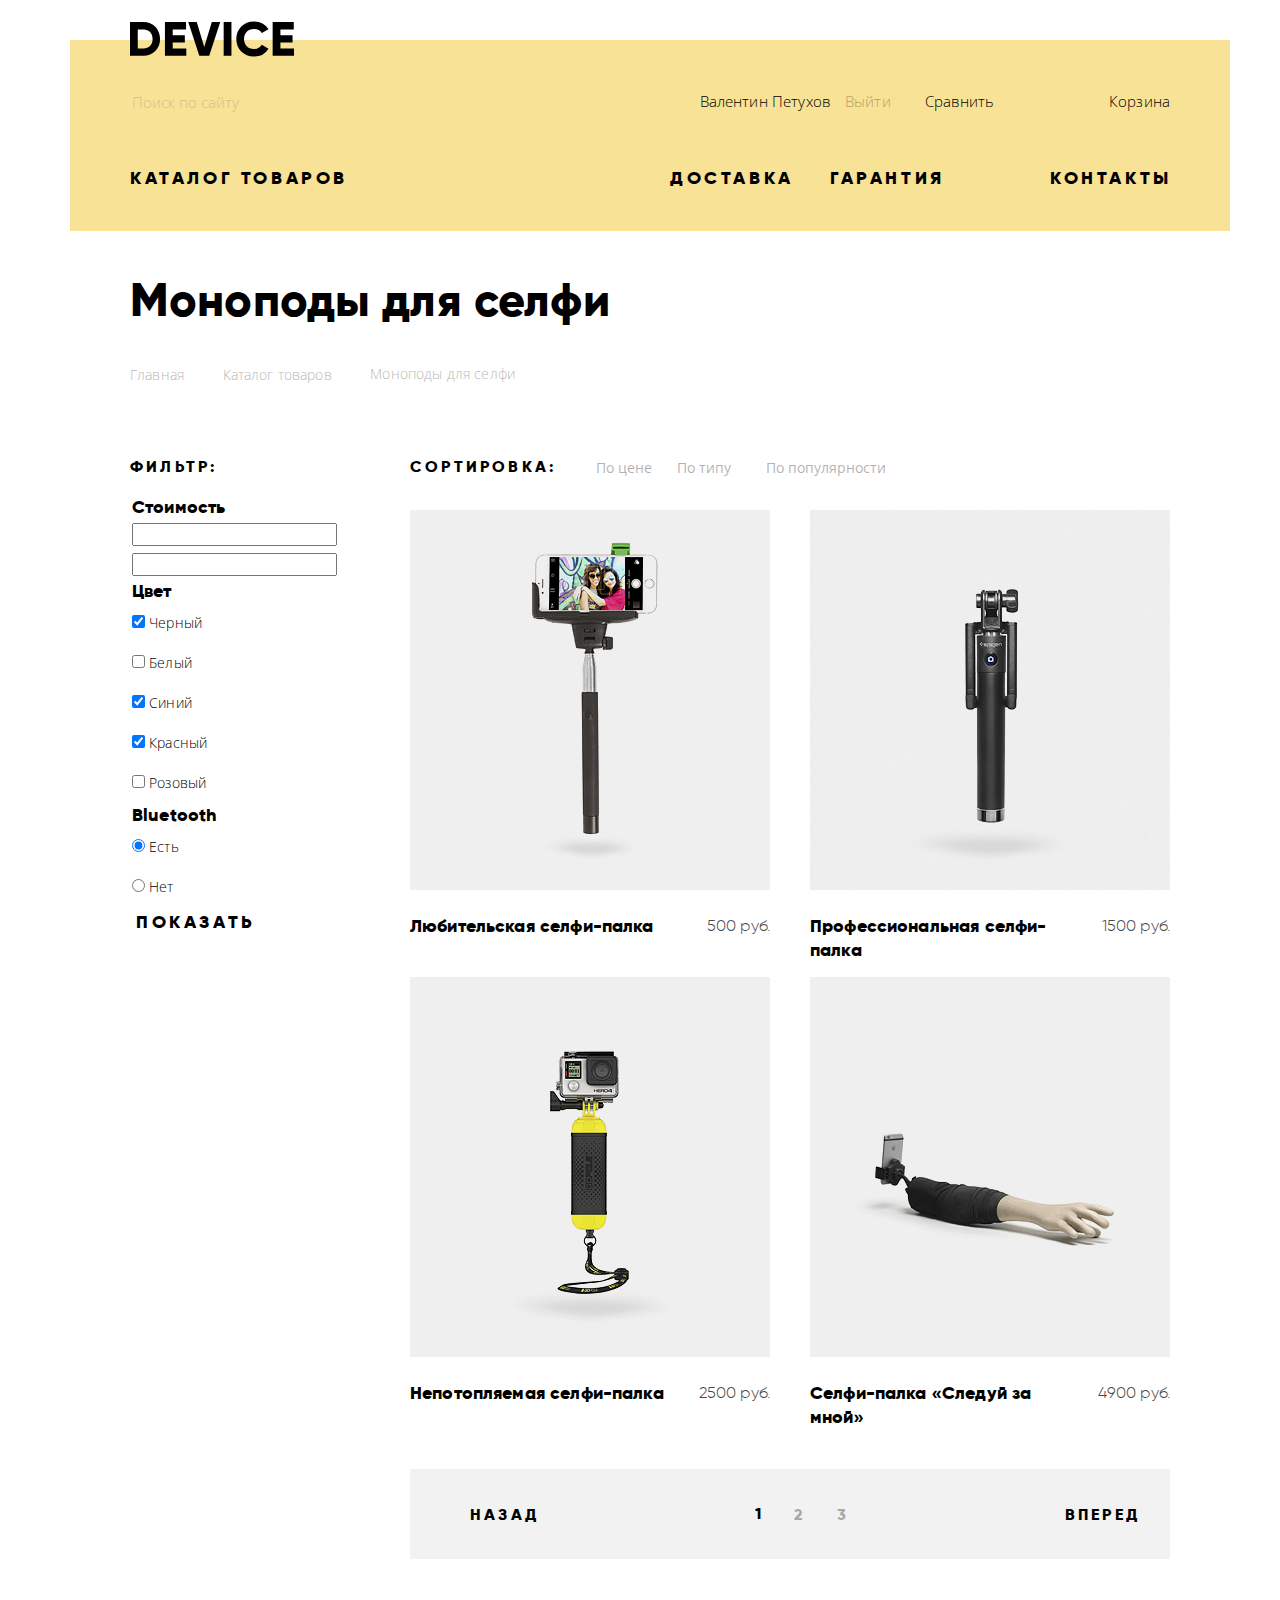
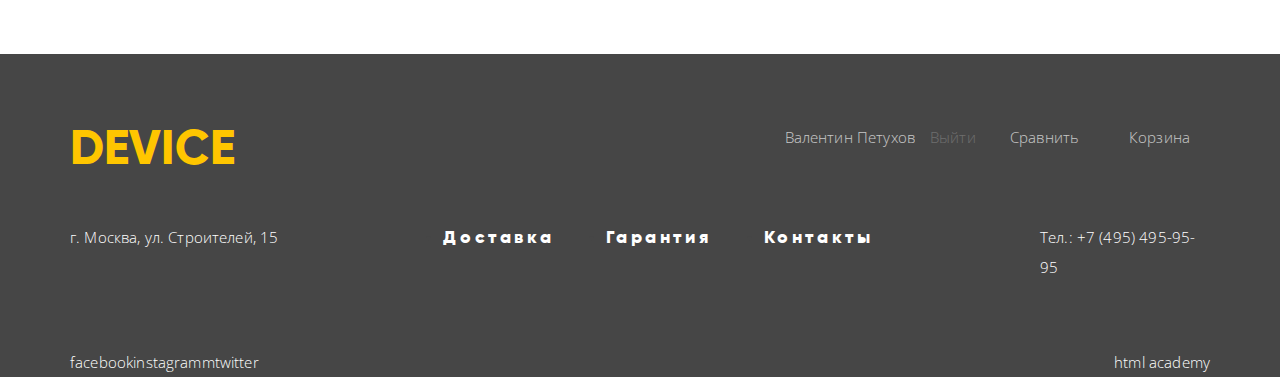
==== catalog.html @ 7621d81c "Сетка на флексах" ====
<!DOCTYPE html>
<html lang="en">
  <head>
    <meta charset="UTF-8">
    <title>Каталог</title>
    <link href="https://fonts.googleapis.com/css?family=Open+Sans:300,400" rel="stylesheet">
    <link rel="stylesheet" href="css/normalize.css">
    <link rel="stylesheet" href="css/style.css">  
  </head>

  <body>
      <div class="container">
        <header class="main-header catalog-header">
      <a href="index.html"><img src="img/logo.svg" width="164" height="36" class="logo-device" alt="Логотип интернет-магазина «Device»"></a>
      <ul class="user-navigation">
        <li class="search-form">
          <form method="GET" action="/echo">
            <input type="search" id="search" placeholder="Поиск по сайту">
            <label class="visually-hidden" for="search"></label>
            <button type="submit">Найти</button>
          </form>
        </li>
        <li class="header-username"><a href="#.html">Валентин Петухов</a></li>
        <li class="catalog-logout-link"><a href="#.html">Выйти</a></li>
        <li class="catalog-comparison-goods"><a href="#.html">Сравнить</a></li>
        <li class="cart"><a href="#.html" >Корзина</a></li>
      </ul>
      <nav class="main-navigation">
          <ul class="site-navigation">
            <li class="site-navigation-item navigation-item-catalog"><a href="catalog.html">Каталог товаров</a>
              <ul class="catalog">
                <li><a href="catalog.html">Виртуальная реальность</a></li>
                <li><a href="catalog.html">Фитнес-браслеты</a></li>
                <li><a href="catalog.html">Квадракоптеры</a></li>
                <li><a href="catalog.html">Моноподы для селфи</a></li>
                <li><a href="catalog.html">Умные часы</a></li>
                <li><a href="catalog.html">Экшн-камеры</a></li>
              </ul>
            </li>
            <li class="site-navigation-item navigation-item-delivery"><a href="#.html">Доставка</a></li>
            <li class="site-navigation-item navigation-item-warranty"><a href="#.html">Гарантия</a></li>
            <li class="site-navigation-item navigation-item-contacts"><a href="#.html">Контакты</a></li>
          </ul>
          </nav>  
    </header>
    </div>
  
    <main class="container">
      <h1>Моноподы для селфи</h1>

      <ul class="breadcrumbs">
        <li class="breadcrumbs-item"><a href="index.html">Главная</a></li>
        <li class="breadcrumbs-item"><a href="catalog.html">Каталог товаров</a></li>
        <li class="breadcrumbs-item-current">Моноподы для селфи</li>
      </ul>

      <div class="catalog-columns">
      <section class="filters">
        <h2 class="visually-hidden">Фильтр товаров</h2>
        <h3>Фильтр:</h3>
        <form method="GET" action="/echo" class="filter-form">
          <fieldset class="filter-fieldset">
            <legend>Стоимость</legend>
          <!--рендж-->
            <input type="number" id="min-price">
            <input type="number" id="max-price">
          </fieldset>

          <fieldset class="filter-fieldset">
            <legend>Цвет</legend>
            <ul class="color-list">
              <li class="color-option">
                <input type="checkbox" name="black" id="black-color" checked>
                <label for="black-color">Черный</label>
              </li>
              <li class="color-option">
                <input type="checkbox" name="white" id="white-color">
                <label for="white-color">Белый</label>
              </li>
              <li class="color-option">
                <input type="checkbox" name="blue" id="blue-color" checked>
                <label for="blue-color">Синий</label>
              </li>
              <li class="color-option">
                <input type="checkbox" name="red" id="red-color" checked>
                <label for="red-color">Красный</label>
              </li>
              <li class="color-option">
                <input type="checkbox" name="pink" id="pink-color">
                <label for="pink-color">Розовый</label>
              </li>
            </ul>
          </fieldset>

          <fieldset class="filter-fieldset">
            <legend>Bluetooth</legend>
            <ul class="blutooth-option-list">
              <li class="blutooth-option-item">
                <input type="radio" id="bluetooth-yes" name="toggle-bluetooth-option" checked>
                <label for="bluetooth-yes">Есть</label>
              </li>
              <li class="blutooth-option-item">
                <input type="radio" id="bluetooth-no" name="toggle-bluetooth-option">
                <label for="bluetooth-no">Нет</label>
              </li>
            </ul>
          </fieldset>
          <button type="submit" class="button">Показать</button>
        </form>
      </section>

      <div class="sorting-column">
      <section class="sorting">
        <h2 class="visually-hidden">Сортировка товаров</h2>

        <h3>Сортировка:</h3>
        <ul class="sorting-list">
          <li class="sorting-item sorting-item-price"><a href="#.html">По цене</a></li>
          <li class="sorting-item sorting-item-type"><a href="#.html">По типу</a></li>
          <li class="sorting-item sorting-item-popular"><a href="#.html">По популярности</a></li>
        </ul>
        <ul class="sorting-arrows">
          <li><a href="#.html"></a></li>
          <li><a href="#.html"></a></li>
        </ul>
      </section>

      <section class="selfie-sticks">
        <h2 class="visually-hidden">Список моноподов для селфи</h2>
     
        <ul class="selfie-sticks-list">
          <li class="selfie-sticks-item">
              <p class="selfie-sticks-image">
                <img src="img/amateur-stick.png" width="360" height="380" alt="Любительская селфи-палка">
              </p>
              <div class="selfie-stick-info-line">
                <h3>Любительская селфи-палка</h3>
                <p class="selfie-sticks-price">500 руб.</p>
              </div>
              <a href="#.html" class="button add-to-cart"><b>В корзину</b></a>
              <a href="#.html" class="add-to-comparsion">Добавить к сравнению</a>
          </li>
          <li class="selfie-sticks-item">
              <p class="selfie-sticks-image">
                <img src="img/professional-stick.png" width="360" height="380" alt="Профессиональная селфи-палка">
              </p>
              <div class="selfie-stick-info-line">
                <h3>Профессиональная селфи-палка</h3>
                <p class="selfie-sticks-price">1500 руб.</p>
               </div>
              <a href="#.html" class="button add-to-cart"><b>В корзину</b></a>
              <a href="#.html" class="add-to-comparsion">Добавить к сравнению</a>
          </li>
          <li class="selfie-sticks-item">
              <p class="selfie-sticks-image">
                <img src="img/unsinkable-stick.png" width="360" height="380" alt="Непотопляемая селфи-палка">
              </p>
              <div class="selfie-stick-info-line">
                <h3>Непотопляемая селфи-палка</h3>
                <p class="selfie-sticks-price">2500 руб.</p>
              </div>
              <a href="#.html" class="button add-to-cart"><b>В корзину</b></a>
              <a href="#.html" class="add-to-comparsion">Добавить к сравнению</a>
          </li>
          <li class="selfie-sticks-item">
              <p class="selfie-sticks-image">
                <img src="img/follow-me-stick.png" width="360" height="380" alt="Селфи-палка «Следуй за мной»">
              </p>
              <div class="selfie-stick-info-line">
                <h3>Селфи-палка «Следуй за мной»</h3>
                <p class="selfie-sticks-price">4900 руб.</p>
              </div>
              <a href="#.html" class="button add-to-cart"><b>В корзину</b></a>
              <a href="#.html" class="add-to-comparsion">Добавить к сравнению</a>
          </li>
        </ul>
      </section>

      <ul class="pagination-list">
        <li class="pagination-item pagination-item-previous"><a href="#.html">Назад</a></li>
        <li class="pagination-item pagination-item-current">1</li>
        <li class="pagination-item"><a href="#.html">2</a></li>
        <li class="pagination-item"><a href="#.html">3</a></li>
        <li class="pagination-item pagination-item-next"><a href="#.html">Вперед</a></li>
      </ul>
    </div>
      </div>
    </main>

    <footer class="main-footer">
      <div class="container">
      <div class="footer-top">
        <p class="logo-footer">Device</p>
        <ul class="footer-user-navigation">
          <li class="footer-username"><a href="#.html">Валентин Петухов</a></li>
          <li class="catalog-logout-link"><a href="#.html">Выйти</a></li>
          <li class="catalog-comparison-goods"><a href="#.html">Сравнить</a></li>
          <li class="cart"><a href="#.html">Корзина</a></li>
          </ul>
        </div>

      <div class="footer-middle">
        <p>г. Москва, ул. Строителей, 15</p>
        <ul class="footer-services">
          <li><a href="#.html">Доставка</a></li>
          <li><a href="#.html">Гарантия</a></li>
          <li><a href="#.html">Контакты</a></li>
        </ul>
        <p class="footer-phone">Тел.: +7 (495) 495-95-95</p>
      </div>

      <div class="footer-bottom">
        <ul class="footer-social">
          <li><a href="#.html" class="social-facebook" aria-label="Подписывайтесь на наш Facebook">facebook</a></li>
          <li><a href="#.html" class="social-instagram" aria-label="Подписывайтесь на наш Instagram">instagramm</a></li>
          <li><a href="#.html" class="social-twitter" aria-label="Подписывайтесь на наш Twitter">twitter</a></li>
        </ul>
        <p class="copyright">
          <a href="https://htmlacademy.ru/intensive/htmlcss" class="html-icon" aria-label="HTML Academy">html academy</a>
        </p>
      </div>
    </div>
    </footer>
    
</body>
</html>
---- css/style.css ----
@font-face {
  font-family: 'Gilroy';
  src: url('../fonts/gilroylight.woff2') format('woff2'),
       url('../fonts/gilroylight.woff') format('woff');
  font-weight: 300;
  font-style: normal;
}

@font-face {
  font-family: 'Gilroy';
  src: url('../fonts/gilroyextrabold.woff2') format('woff2'),
       url('../fonts/gilroyextrabold.woff') format('woff');
  font-weight: 800;
  font-style: normal;
}

body {
  margin: 0;
  padding: 0;
  
  font-family: "Open Sans", Arial, sans-serif;
  font-size: 15px;
  line-height: 30px;
  font-weight: 300;
  letter-spacing: 0.01em;
  color: #464646;
  background-color: #fff;
}

a {
  text-decoration: none;
}

.visually-hidden {
  position: absolute;
  clip: rect(0 0 0 0);
  width: 1px;
  height: 1px;
  margin: -1px;
}

.main-header {
  background-color: #f7e296;
}

.user-navigation {
  list-style: none;
}
       
.search-form input[type="search"] {
  font: inherit;
  background-color: #f7e296;
  opacity: 0.3;

  border: none;
}

.search-form input[type="search"]:hover {
  opacity: 0.6;
}

.search-form input[type="search"]:focus {
  opacity: 1;
}

.search-form button {
  color: #000;
  background-color: #f7e296;

  border: none;
}

.search-form button:hover,
.search-form button:focus {
  color: #fff;
  background-color: #000;
}

.search-form button:active {
  color: rgba(255, 255, 255, 0.3);
  background-color: #000;
}

.user-navigation a {
  color: #000;
}

.user-navigation a:hover,
.user-navigation a:focus {
  opacity: 0.6;
}

.user-navigation a:active{
  opacity: 0.3;
}

.site-navigation {
  list-style: none;
}

.site-navigation-item > a {
  font-family: "Gilroy", Arial, sans-serif;
  font-size: 18px;
  line-height: 24px;
  font-weight: 800;
  text-transform: uppercase;
  letter-spacing: 0.2em;
  color: #000;
}

.site-navigation-item > a:hover,
.site-navigation-item > a:focus {
  opacity: 0.6;
}

.site-navigation-item > a:active {
  opacity: 0.3;
}

.catalog  {
  list-style: none;
}

.catalog a {
  line-height: 36px;
  color: #000;
}

.catalog a:hover,
.catalog a:focus {
  opacity: 0.6;
}

.catalog a:active {
  opacity: 0.3;
}

.main-slider-controls {
  list-style: none;
}

.goods-list {
  list-style: none;
}

.slogan b {
  font-family: "Gilroy", Arial, sans-serif;
  font-size: 47px;
  line-height: 56px;
  font-weight: 800;
  color: #000;
}

.table th {
  font: inherit;
  font-size: 13px;
  line-height: 20px;
}

.table td {
  font-family: "Gilroy", Arial, sans-serif;
  font-size: 36px;
  line-height: 48px;
  font-weight: 300;
  color: #000;
}

.button {
  font-family: "Gilroy", Arial, sans-serif;
  font-size: 18px;
  line-height: 24px;
  letter-spacing: 0.2em;
  font-weight: 800;
  text-transform: uppercase;
  color: #000;
}

.button:hover {
  background-color: #f7e296;;
}

.button:active {
  color: rgba(0, 0, 0, 0.3);
}

.category-list {
  list-style: none;
}

.category-item h3 {
  font-family: "Gilroy", Arial, sans-serif;
  font-size: 18px;
  line-height: 24px;
  font-weight: 800;
  color: #000;
}

.category-item h3:active {
  opacity: 0.3;
}

.services-slider-controls {
  list-style: none;
}

.services-description {
  list-style: none;
}

.button-service:active {
  background-color: #000;
  color: #f7e184;
}

.services-description h3 {
  font-family: "Gilroy", Arial, sans-serif;
  font-size: 47px;
  line-height: 48px;
  font-weight: 800;
  color: #000;
}

.store-info h3 {
  font-family: "Gilroy", Arial, sans-serif;
  font-size: 47px;
  line-height: 48px;
  font-weight: 800;
  color: #000;
}

.transport-company-item {
  font-family: "Gilroy", Arial, sans-serif;
  font-size: 16px;
  line-height: 40px;
  font-weight: 800;
  color: #000;
}

.main-footer {
  background-color: #464646;
}

.logo-footer {
  font-family: "Gilroy", Arial, sans-serif;
  font-size: 48px;
  line-height: 120%;
  font-weight: 800;
  text-transform: uppercase;
  color: #ffc600;
}

.logo-footer:hover,
.logo-footer:focus {
  opacity: 0.6;
}

.logo-footer:active{
  opacity: 0.3;
}

.footer-user-navigation {
  list-style: none;
}

.footer-user-navigation a {
  line-height: 36px;
  color:#fff;
  opacity: 0.7;
}

.footer-user-navigation a:hover,
.footer-user-navigation a:focus {
  opacity: 1;
}

.footer-user-navigation a:active {
  opacity: 0.3;
}

.footer-middle p {
  color: #fff;
}

.footer-services a {
  font-family: "Gilroy", Arial, sans-serif;
  font-size: 18px;
  line-height: 24px;
  letter-spacing: 0.2em;
  font-weight: 800;
  color: #fff;
}

.footer-services a:hover,
.footer-services a:focus {
  opacity: 0.6;
}

.footer-services a:active {
  opacity: 0.3;
}

.footer-social {
  list-style: none;
}

.write-us-list {
  list-style: none;
}

.write-us-item label {
  font-family: "Gilroy", Arial, sans-serif;
  font-size: 18px;
  line-height: 24px;
  font-weight: 800;
  color: #000;
}

.write-us-item input,
.write-us-item textarea {
  font-family: "Open Sans", Arial, sans-serif;
  font-size: 14px;
  line-height: 28px;
  font-weight: 400;
  color: #464646;
  background-color: #f2f2f2;
  
  border: none;
}

.write-us button {
  background-color: #fff;
  border: none;
}

.logo-device:hover,
.logo-device:hover {
  opacity: 0.6;
}

.logo-device:active{
  opacity: 0.3;
}

.logout-link {
  opacity: 0.3; 
}

.container h1 {
  font-family: "Gilroy", Arial, sans-serif;
  font-size: 47px;
  line-height: 48px;
  font-weight: 800;
  color: #000;
}

.breadcrumbs {
  list-style: none;
}

.breadcrumbs-item a,
.breadcrumbs-item-current {
  font-size: 14px;
  line-height: 24px;
  opacity: 0.3;
  color: #000;
}

.breadcrumbs a:hover,
.breadcrumbs a:focus {
  opacity: 1;
}

 .breadcrumbs a:active {
  opacity: 0.1;
}

.filters h3 {
  font-family: "Gilroy", Arial, sans-serif;
  font-size: 16px;
  line-height: 24px;
  font-weight: 800;
  letter-spacing: 0.2em;
  text-transform: uppercase;
  color: #000;
}  

.filters fieldset {
  border: none;
}

.filter-fieldset legend  {
  font-family: "Gilroy", Arial, sans-serif;
  font-size: 18px;
  line-height: 24px;
  font-weight: 800;
  color: #000;
}

.filter-fieldset ul {
  list-style: none;
}

.color-option label {
  font-size: 14px;
  line-height: 40px;
  color: #000;
}

.blutooth-option-item label {
  font-size: 14px;
  line-height: 40px;
  color: #000;
}

.filters button {
  background-color: #fff;
  border: none;
}

.sorting h3 {
  font-family: "Gilroy", Arial, sans-serif;
  font-size: 16px;
  line-height: 24px;
  font-weight: 800;
  letter-spacing: 0.2em;
  text-transform: uppercase;
  color: #000;
}

.sorting-list {
  list-style: none;
}

.sorting-arrows {
  list-style: none;
}

.sorting-item a{
  font-family: "Open Sans", Arial, sans-serif;
  font-size: 14px;
  line-height: 18px;
  font-weight: 400;
  letter-spacing: 0;
  color: #000;
  opacity: 0.3;
}

.sorting-item a:hover,
.sorting-item a:focus {
  opacity: 0.6;

}
 .sorting-item a:active {
  opacity: 1;
}

.selfie-sticks-list {
  list-style: none;
}

.selfie-sticks-item h3 {
  font-family: "Gilroy", Arial, sans-serif;
  font-size: 18px;
  line-height: 24px;
  font-weight: 800;
  color: #000;
}

.selfie-sticks-price {
  font-family: "Gilroy", Arial, sans-serif;
  font-size: 16px;
  line-height: 24px;
  font-weight: 300; 
}

.add-to-comparsion {
  font-size: 13px;
  line-height: 20px;
  font-weight: 300;
  color: #000;
  opacity: 0.5;
}

.add-to-comparsion:hover,
.add-to-comparsion:focus {
  opacity:1;

}
.add-to-comparsion:active {
  opacity: 0.2;
}

.pagination-list {
  list-style: none;
  background-color: #f2f2f2;
}

.pagination-item a,
.pagination-item-current {
  font-family: "Gilroy", Arial, sans-serif;
  font-size: 16px;
  line-height: 24px;
  font-weight: 800;
  letter-spacing: 0.2em;
  color: #000;
  opacity: 0.3;

}
.pagination-item a:hover,
.pagination-item a:focus {
  opacity: 0.6;

}
 .pagination-item a:active {
  opacity: 1;
}

 .pagination-item-current,
 .pagination-item-previous a,
 .pagination-item-next a {
  opacity: 1;
} 

.pagination-item-previous a:hover,
.pagination-item-previous a:focus,
.pagination-item-next a:hover,
.pagination-item-next a:focus {
  background-color: #d9d9d9;
}

.pagination-item-previous a:active,
.pagination-item-next a:active {
  color: rgba(0, 0, 0, 0.3);
}

/* -------------Сетки----------------- */

html, body {
  min-width: 1200px;
 
}

.container {
  width: 1140px;
  margin: 0 auto;
  padding: 0 20px; 
}

.main-header {
  position: relative;

  width: 1040px;
  min-height: 300px;
  margin: 40px auto 0;
  padding: 0 60px;

  border-top: 1px solid transparent;
}

.logo-device {
  position: absolute;

  top: -20px;
  width: 164px;
  height: 36px;
}

.user-navigation {
  display: flex;

  width: 1040px;
  margin: 45px 0 0;
  padding: 0;
}

.search-form {
  width: 440px;
}

.search-form button {
  display: none;
}

.login-link {
  width: 260px;
  margin-left: 100px;
}

.comparison-goods {
  width:100px;
  margin-left: 25px;
}

.cart {
  width: 100px;
  margin-left: auto;

  text-align: right;
}

.site-navigation {
  display: flex;

  width: 1040px;
  margin: 45px 0 0;
  padding: 0;
}

.navigation-item-catalog {
  width: 300px;
}

.navigation-item-delivery {
  width: 160px;
  margin-left: 240px;
}

.navigation-item-warranty {
  width: 140px;
}

.navigation-item-contacts {
  width: 120px;
  margin-left: auto;
}

.catalog {
  display: none;
  margin: 0;
  padding: 0;
}

.goods-list {
  margin: 0;
  padding: 0;
}

.main-slider {
  position: relative;
  display: flex; 
  width: 1080px;
  margin: 0 auto;
}

.main-slider-controls button{
  display: none;
}

.image-block {
  position: relative;
  top:-105px;
  width: 530px;
  
  text-align: center;
}

.description-column {
  position: relative;
  top:-75px;
  width: 495px;
  margin-left: 40px;
}

.description-column p {
  margin-top: 30px;
  padding: 0;
}

.description-column .button {
  display: inline-block;
  margin-top: 50px;
  padding: 0;
}

.table {
  font-family: "Open Sans", Arial, sans-serif;
  font-size: 13px;
  line-height: 20px;
  font-weight: 300;
  letter-spacing: 0.01em;
  color: #464646;
  margin-top: 65px;
} 

.table-width {
  width: 180px;
}

.table-cell {
  padding-top: 15px;
}

.bracelet-slider {
  display: none;
}

.quadrupter-slider {
  display: none;
}

.category-list {
  display:flex;
  justify-content: space-between;
  width: 100%;
  margin: 115px 0 0;
  padding: 0;
}

.category-item {
  width: 160px;
}

.services {
  width: 100%;
  margin-top: 190px;

  background-color: #e5e5e5;
}

.services-container {
  display: flex;
 
  width: 1160px;
  min-height: 290px;
  margin: 0 auto;
}

.services-slider-controls {
  position: relative;
  top: -55px;
  width: 300px;
  margin: 0;
  padding: 0;
}

.services-description {
  width: 500px;
  margin: 0;
  margin-left: 100px;
  padding: 0;
}

.button-service {
  display: inline-block;

  width: 160px;
  text-align: center;
  margin-top: 45px;
}

.services-description h3 {
  position: relative;
  top: -25px;
  margin: 0;
  padding: 0;
}

.warranty-description {
  display:none
}

.credit-description {
  display:none
}

.brand-list {
  display: flex;
  justify-content: space-between;

  width: 100%;
  margin: 100px 0 0;
  padding: 0;

  list-style: none;
}

.store-info {
  display: flex;
  justify-content: space-between;

  margin-top: 100px;
}

.about-us {
  width: 530px;
}

.about-us p {
  margin: 0;
  padding: 0;
}

.about-us p:first-of-type {
  margin-top: 55px;
}

.about-us p:nth-of-type(2) {
  margin-top: 35px;
}

.contacts {
  width: 560px;
}

.contacts p {
  margin: 0;
  padding: 0;
}

.contacts p:first-of-type {
  margin-top: 55px;
}

.contacts img {
  margin-top: 45px;
}

.transport-company-list {
  margin: 70px 0 0;
  padding: 0;
  padding-left: 15px;
}

.store-info-button {
  display: block;

  width: 260px;
  margin-top: 80px;
  
  text-align: center;
}

.main-footer {
  margin-top: 95px;
  padding-top: 65px;
}

.footer-top {
  display: flex;
 
  vertical-align: middle;
}

.logo-footer {
  width: 200px;
  margin: 0;
  padding: 0;
}

.footer-user-navigation {
  display: flex;
  margin: 0;
  padding: 0;
}

.footer-user-navigation .login-link {
  width: 240px;
  margin-left: 460px;
}

.footer-user-navigation .comparison-goods {
  width: 100px;
  margin-left: 70px;
}

.footer-user-navigation .cart {
  width: 80px;
  margin-left: auto;
}

.footer-middle {
  display: flex;
  margin-top: 45px;
}

.footer-middle p {
  margin: 0;
  padding: 0;
}

.footer-services {
  display: flex;
  justify-content: space-between;

  width: 430px;
  margin: 0;
  margin-left: 165px;
  padding: 0;
}

.footer-middle .footer-phone {
  width: 170px;
  margin-left: auto;
}

.footer-bottom {
  display: flex;
  margin: 65px 0 0;
  padding: 0;
}

.footer-bottom a { /* временно*/
  color: white; 
}

.footer-bottom p {
  margin: 0;
  padding: 0;
}

.footer-social {
  display: flex;
  margin: 0;
  padding: 0;
}

.footer-bottom .copyright {
  margin-left: auto;
}

/* форма */

.write-us {
  width: 960px;
  min-height: 555px;
  margin: 0 auto;
  box-shadow: -10px 20px 20px 0 rgba(0, 0, 0, 0.2);
  border-top: 1px solid transparent;
}

.form-container {
  display: flex;
  width: 760px;
  margin: 100px auto 0;
}

.write-us-list {
  display: flex;
  justify-content: space-between;
  flex-wrap: wrap;
  margin: 0;
  padding: 0;
}

.write-us-item p {
  margin: 0;
  padding: 0;
}

.write-us-item input[type="text"] {
  width: 340px;
  height: 50px;
  padding-left: 20px;
  margin-bottom: 35px;

  font-family: "Open Sans", Arial, sans-serif;
  font-size: 14px;
  line-height: 18px;
  font-weight: 400;
  vertical-align: middle;
}

.write-us-item textarea {
  width: 740px;
  min-height: 160px;
  padding-top: 15px;
  padding-left: 20px;

  resize: none;
}

.write-us-item input,
.write-us-item text-area {
  display: block;
}

.text-area-item {
  margin-top: 10px;

}
.write-us button {
  display: block;

  width: 140px;
  margin-left: 100px;
  margin-top: 30px;
}

.modal {
  display: none;
}

/* Каталог */


.catalog-header {
  min-height: 190px;
}

.header-username {
  width: 260px;
  text-align: right;
}

.logout-link {
  width: 80px;
  margin-left: 20px;
}

.container h1 {
  padding-left: 60px;
  margin-top: 45px;
}

.breadcrumbs {
  display: flex;
  justify-content: space-between;
  align-items: center;
  width: 385px;
  margin: 0;
  margin-top: 35px;
  margin-bottom: 50px;
  padding: 0;
  padding-left: 60px;
}

.filter-form {
  width: 280px;
}

.color-list {
  margin: 0;
  padding: 0;
}

.blutooth-option-list {
  margin: 0;
  padding: 0;
}

.filters {
  padding-left: 60px;
}

.filter-fieldset {
  padding: 0;
}

.blutooth-option-list {
  margin: 0;
  padding: 0;
}

.sorting-list {
  margin: 0;
  
  padding: 0;
}

.catalog-columns {
  display: flex;
}

.sorting{
  display: flex;
  align-items: center;
}

.sorting-list {
  display: flex;
}

.selfie-sticks-list{
  display: flex;
  justify-content: space-between;
  flex-wrap: wrap;

  width: 760px;
  margin: 0;
  padding: 0;
}

.selfie-sticks-price {
  margin: 0;
  margin-left: auto;
  padding: 0;
}

.selfie-stick-info-line {
  display: flex;
  align-items: flex-start;
}

.selfie-sticks-image {
  width: 360px;
}

.selfie-stick-info-line h3 {
  width: 260px;
  margin: 0;
  padding: 0;
}

.add-to-comparsion {
  display: none;
}

.add-to-cart {
  display: none;
}

.sorting-item-price {
  margin-left: 40px;
}

.sorting-item-type {
  margin-left: 25px;
}

.sorting-item-popular {
  margin-left: 35px;
}

.pagination-list {
  display: flex;
  align-items: center;
  

  width: 700px;
  margin: 0;
  margin-top: 40px;
  padding: 30px;

  text-transform: uppercase;
}

.pagination-item {
  margin-left: 30px;
}

.pagination-item-previous {
  margin-right: auto;
}

.pagination-item-next {
  margin-left: auto;
}

.pagination-item-current {
  margin-left: 0;
}

.footer-username {
  width: 245px;
  margin-left: 400px;

  text-align: right;
}

.catalog-logout-link {
  width: 45px;
  margin-left: 15px;
  opacity: 0.3; 
}

.catalog-comparison-goods {
  width: 100px;
  margin-left: 35px;
}
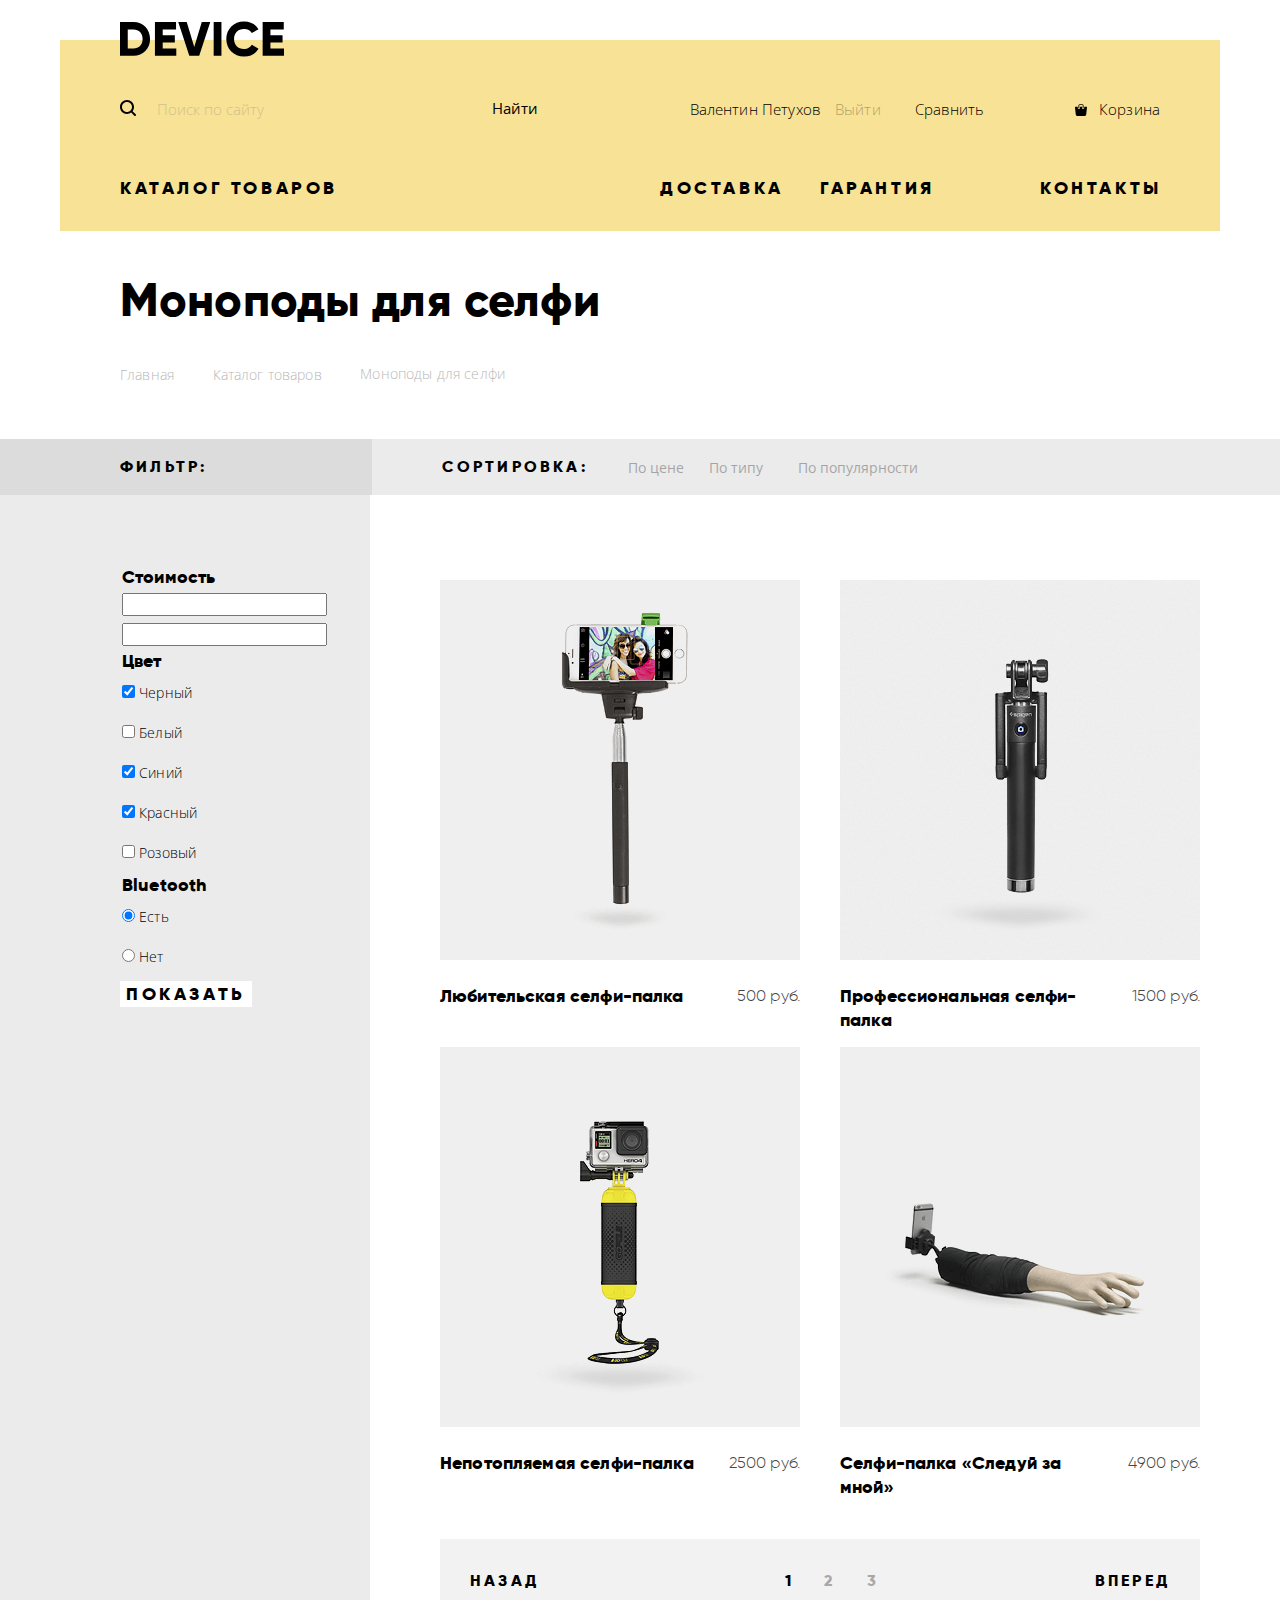
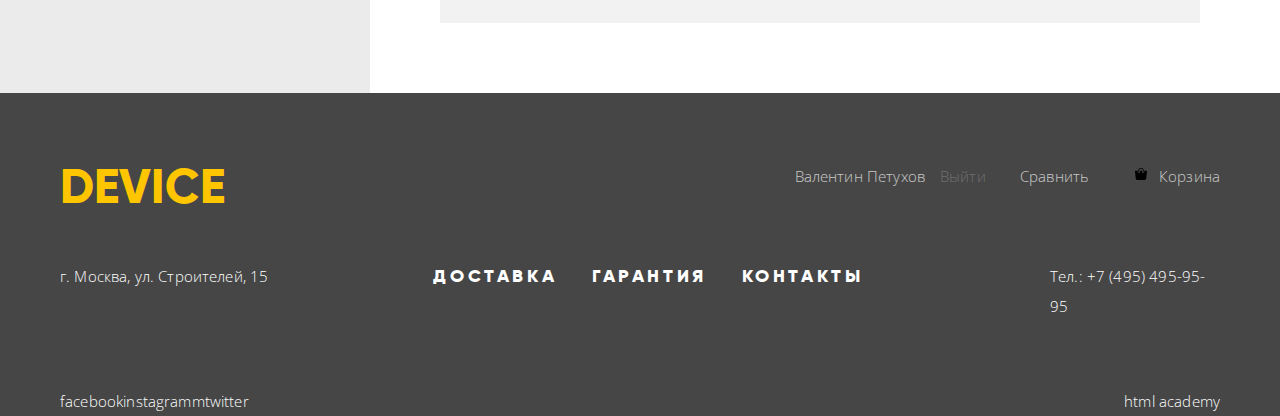
==== commit 5a3ac7ff: "Правка сетки на флексах" ====
--- a/catalog.html
+++ b/catalog.html
@@ -45,7 +45,9 @@
     </header>
     </div>
   
-    <main class="container">
+    <main>
+
+    <div class="container">
       <h1>Моноподы для селфи</h1>
 
       <ul class="breadcrumbs">
@@ -53,138 +55,156 @@
         <li class="breadcrumbs-item"><a href="catalog.html">Каталог товаров</a></li>
         <li class="breadcrumbs-item-current">Моноподы для селфи</li>
       </ul>
-
-      <div class="catalog-columns">
+    </div>
+      
       <section class="filters">
         <h2 class="visually-hidden">Фильтр товаров</h2>
-        <h3>Фильтр:</h3>
-        <form method="GET" action="/echo" class="filter-form">
-          <fieldset class="filter-fieldset">
-            <legend>Стоимость</legend>
-          <!--рендж-->
-            <input type="number" id="min-price">
-            <input type="number" id="max-price">
-          </fieldset>
-
-          <fieldset class="filter-fieldset">
-            <legend>Цвет</legend>
-            <ul class="color-list">
-              <li class="color-option">
-                <input type="checkbox" name="black" id="black-color" checked>
-                <label for="black-color">Черный</label>
-              </li>
-              <li class="color-option">
-                <input type="checkbox" name="white" id="white-color">
-                <label for="white-color">Белый</label>
-              </li>
-              <li class="color-option">
-                <input type="checkbox" name="blue" id="blue-color" checked>
-                <label for="blue-color">Синий</label>
-              </li>
-              <li class="color-option">
-                <input type="checkbox" name="red" id="red-color" checked>
-                <label for="red-color">Красный</label>
-              </li>
-              <li class="color-option">
-                <input type="checkbox" name="pink" id="pink-color">
-                <label for="pink-color">Розовый</label>
-              </li>
-            </ul>
-          </fieldset>
-
-          <fieldset class="filter-fieldset">
-            <legend>Bluetooth</legend>
-            <ul class="blutooth-option-list">
-              <li class="blutooth-option-item">
-                <input type="radio" id="bluetooth-yes" name="toggle-bluetooth-option" checked>
-                <label for="bluetooth-yes">Есть</label>
-              </li>
-              <li class="blutooth-option-item">
-                <input type="radio" id="bluetooth-no" name="toggle-bluetooth-option">
-                <label for="bluetooth-no">Нет</label>
-              </li>
-            </ul>
-          </fieldset>
-          <button type="submit" class="button">Показать</button>
-        </form>
-      </section>
-
-      <div class="sorting-column">
-      <section class="sorting">
-        <h2 class="visually-hidden">Сортировка товаров</h2>
-
-        <h3>Сортировка:</h3>
-        <ul class="sorting-list">
-          <li class="sorting-item sorting-item-price"><a href="#.html">По цене</a></li>
-          <li class="sorting-item sorting-item-type"><a href="#.html">По типу</a></li>
-          <li class="sorting-item sorting-item-popular"><a href="#.html">По популярности</a></li>
-        </ul>
-        <ul class="sorting-arrows">
-          <li><a href="#.html"></a></li>
-          <li><a href="#.html"></a></li>
-        </ul>
-      </section>
-
-      <section class="selfie-sticks">
-        <h2 class="visually-hidden">Список моноподов для селфи</h2>
-     
-        <ul class="selfie-sticks-list">
-          <li class="selfie-sticks-item">
-              <p class="selfie-sticks-image">
-                <img src="img/amateur-stick.png" width="360" height="380" alt="Любительская селфи-палка">
-              </p>
-              <div class="selfie-stick-info-line">
-                <h3>Любительская селфи-палка</h3>
-                <p class="selfie-sticks-price">500 руб.</p>
+
+          <div class="color-filter-container">
+            <div class="container">
+              <div class="filter-container">
+                <div class="header-filter-container">
+                   <h3>Фильтр:</h3>
+                </div>
+              
+              <section class="sorting">
+                <h2 class="visually-hidden">Сортировка товаров</h2>
+        
+                <h3>Сортировка:</h3>
+                <ul class="sorting-list">
+                  <li class="sorting-item sorting-item-price"><a href="#.html">По цене</a></li>
+                  <li class="sorting-item sorting-item-type"><a href="#.html">По типу</a></li>
+                  <li class="sorting-item sorting-item-popular"><a href="#.html">По популярности</a></li>
+                </ul>
+                <ul class="sorting-arrows">
+                  <li><a href="#.html"></a></li>
+                  <li><a href="#.html"></a></li>
+                </ul>
+              </section>
+
               </div>
-              <a href="#.html" class="button add-to-cart"><b>В корзину</b></a>
-              <a href="#.html" class="add-to-comparsion">Добавить к сравнению</a>
-          </li>
-          <li class="selfie-sticks-item">
-              <p class="selfie-sticks-image">
-                <img src="img/professional-stick.png" width="360" height="380" alt="Профессиональная селфи-палка">
-              </p>
-              <div class="selfie-stick-info-line">
-                <h3>Профессиональная селфи-палка</h3>
-                <p class="selfie-sticks-price">1500 руб.</p>
-               </div>
-              <a href="#.html" class="button add-to-cart"><b>В корзину</b></a>
-              <a href="#.html" class="add-to-comparsion">Добавить к сравнению</a>
-          </li>
-          <li class="selfie-sticks-item">
-              <p class="selfie-sticks-image">
-                <img src="img/unsinkable-stick.png" width="360" height="380" alt="Непотопляемая селфи-палка">
-              </p>
-              <div class="selfie-stick-info-line">
-                <h3>Непотопляемая селфи-палка</h3>
-                <p class="selfie-sticks-price">2500 руб.</p>
+            </div>
+          </div>
+        
+
+        <div class="color-catalog-container">
+          <div class="container catalog-columns">
+      
+            <form method="GET" action="/echo" class="filter-form">
+              <fieldset class="filter-fieldset">
+                <legend>Стоимость</legend>
+                <!--рендж-->
+                <input type="number" id="min-price">
+                <input type="number" id="max-price">
+              </fieldset>
+
+              <fieldset class="filter-fieldset">
+                <legend>Цвет</legend>
+                <ul class="color-list">
+                  <li class="color-option">
+                    <input type="checkbox" name="black" id="black-color" checked>
+                    <label for="black-color">Черный</label>
+                  </li>
+                  <li class="color-option">
+                    <input type="checkbox" name="white" id="white-color">
+                    <label for="white-color">Белый</label>
+                  </li>
+                  <li class="color-option">
+                    <input type="checkbox" name="blue" id="blue-color" checked>
+                    <label for="blue-color">Синий</label>
+                  </li>
+                  <li class="color-option">
+                    <input type="checkbox" name="red" id="red-color" checked>
+                    <label for="red-color">Красный</label>
+                  </li>
+                  <li class="color-option">
+                    <input type="checkbox" name="pink" id="pink-color">
+                    <label for="pink-color">Розовый</label>
+                  </li>
+                </ul>
+              </fieldset>
+
+              <fieldset class="filter-fieldset">
+                <legend>Bluetooth</legend>
+                <ul class="blutooth-option-list">
+                  <li class="blutooth-option-item">
+                    <input type="radio" id="bluetooth-yes" name="toggle-bluetooth-option" checked>
+                    <label for="bluetooth-yes">Есть</label>
+                  </li>
+                  <li class="blutooth-option-item">
+                    <input type="radio" id="bluetooth-no" name="toggle-bluetooth-option">
+                    <label for="bluetooth-no">Нет</label>
+                  </li>
+                </ul>
+              </fieldset>
+              <button type="submit" class="button">Показать</button>
+            </form>
+          
+
+            <div class="goods-info-column">
+              
+              <ul class="selfie-sticks-list">
+                <li class="selfie-sticks-item">
+                    <p class="selfie-sticks-image">
+                      <img src="img/amateur-stick.png" width="360" height="380" alt="Любительская селфи-палка">
+                    </p>
+                    <div class="selfie-stick-info-line">
+                      <h3>Любительская селфи-палка</h3>
+                      <p class="selfie-sticks-price">500 руб.</p>
+                    </div>
+                    <a href="#.html" class="button add-to-cart"><b>В корзину</b></a>
+                    <a href="#.html" class="add-to-comparsion">Добавить к сравнению</a>
+                </li>
+                <li class="selfie-sticks-item">
+                    <p class="selfie-sticks-image">
+                      <img src="img/professional-stick.png" width="360" height="380" alt="Профессиональная селфи-палка">
+                    </p>
+                    <div class="selfie-stick-info-line">
+                      <h3>Профессиональная селфи-палка</h3>
+                      <p class="selfie-sticks-price">1500 руб.</p>
+                    </div>
+                    <a href="#.html" class="button add-to-cart"><b>В корзину</b></a>
+                    <a href="#.html" class="add-to-comparsion">Добавить к сравнению</a>
+                </li>
+                <li class="selfie-sticks-item">
+                    <p class="selfie-sticks-image">
+                      <img src="img/unsinkable-stick.png" width="360" height="380" alt="Непотопляемая селфи-палка">
+                    </p>
+                    <div class="selfie-stick-info-line">
+                      <h3>Непотопляемая селфи-палка</h3>
+                      <p class="selfie-sticks-price">2500 руб.</p>
+                    </div>
+                    <a href="#.html" class="button add-to-cart"><b>В корзину</b></a>
+                    <a href="#.html" class="add-to-comparsion">Добавить к сравнению</a>
+                </li>
+                <li class="selfie-sticks-item">
+                    <p class="selfie-sticks-image">
+                      <img src="img/follow-me-stick.png" width="360" height="380" alt="Селфи-палка «Следуй за мной»">
+                    </p>
+                    <div class="selfie-stick-info-line">
+                      <h3>Селфи-палка «Следуй за мной»</h3>
+                      <p class="selfie-sticks-price">4900 руб.</p>
+                    </div>
+                    <a href="#.html" class="button add-to-cart"><b>В корзину</b></a>
+                    <a href="#.html" class="add-to-comparsion">Добавить к сравнению</a>
+                </li>
+              </ul>
+
+                    <ul class="pagination-list">
+                      <li class="pagination-item pagination-item-previous"><a href="#.html">Назад</a></li>
+                      <li class="pagination-item pagination-item-current"><a>1</a></li>
+                      <li class="pagination-item"><a href="#.html">2</a></li>
+                      <li class="pagination-item"><a href="#.html">3</a></li>
+                      <li class="pagination-item pagination-item-next"><a href="#.html">Вперед</a></li>
+                    </ul>
               </div>
-              <a href="#.html" class="button add-to-cart"><b>В корзину</b></a>
-              <a href="#.html" class="add-to-comparsion">Добавить к сравнению</a>
-          </li>
-          <li class="selfie-sticks-item">
-              <p class="selfie-sticks-image">
-                <img src="img/follow-me-stick.png" width="360" height="380" alt="Селфи-палка «Следуй за мной»">
-              </p>
-              <div class="selfie-stick-info-line">
-                <h3>Селфи-палка «Следуй за мной»</h3>
-                <p class="selfie-sticks-price">4900 руб.</p>
-              </div>
-              <a href="#.html" class="button add-to-cart"><b>В корзину</b></a>
-              <a href="#.html" class="add-to-comparsion">Добавить к сравнению</a>
-          </li>
-        </ul>
-      </section>
-
-      <ul class="pagination-list">
-        <li class="pagination-item pagination-item-previous"><a href="#.html">Назад</a></li>
-        <li class="pagination-item pagination-item-current">1</li>
-        <li class="pagination-item"><a href="#.html">2</a></li>
-        <li class="pagination-item"><a href="#.html">3</a></li>
-        <li class="pagination-item pagination-item-next"><a href="#.html">Вперед</a></li>
-      </ul>
-    </div>
-      </div>
+          </div>
+        </div>
+    
+
+      
+      
+    </section>
     </main>
 
     <footer class="main-footer">
--- a/css/style.css
+++ b/css/style.css
@@ -32,12 +32,27 @@
   text-decoration: none;
 }
 
-.visually-hidden {
+img {
+  max-width: 100%;
+  height: auto;
+}
+
+.visually-hidden:not(:focus):not(:active),
+ input[type="checkbox"].visually-hidden,
+ input[type="radio"].visually-hidden {
   position: absolute;
-  clip: rect(0 0 0 0);
+
   width: 1px;
   height: 1px;
   margin: -1px;
+  border: 0;
+  padding: 0;
+
+  white-space: nowrap;
+
+  clip-path: inset(100%);
+  clip: rect(0 0 0 0);
+  overflow: hidden;
 }
 
 .main-header {
@@ -46,14 +61,33 @@
 
 .user-navigation {
   list-style: none;
+
+}
+
+.search-form form {
+  display: flex;
 }
        
 .search-form input[type="search"] {
   font: inherit;
   background-color: #f7e296;
   opacity: 0.3;
-
+  margin-left: 35px;
   border: none;
+}
+
+.user-navigation::before {
+  content: "";
+  
+  position: absolute;
+  top: 59px;
+
+  width: 16px;
+  height: 16px;
+
+  background-image: url("../img/search.svg");
+  background-repeat: no-repeat;
+  background-position: 0 0;
 }
 
 .search-form input[type="search"]:hover {
@@ -61,25 +95,118 @@
 }
 
 .search-form input[type="search"]:focus {
+  outline: none;
+  color: #000;
   opacity: 1;
 }
 
-.search-form button {
-  color: #000;
+input[type="search"]:focus ~ button {
+  color: #000;
+  border: 2px solid #000;
   background-color: #f7e296;
-
-  border: none;
-}
-
-.search-form button:hover,
-.search-form button:focus {
+}
+
+input[type="search"]:focus ~ button:hover {
   color: #fff;
   background-color: #000;
+}
+
+.search-form button {
+  display: block;
+
+  margin-left: auto;  
+  padding: 12px 20px;
+  color: #000;
+  background-color: #f7e296;
+
+  border: 2px solid transparent;
+}
+
+.search-form button:focus {
+  outline: none;
 }
 
 .search-form button:active {
   color: rgba(255, 255, 255, 0.3);
   background-color: #000;
+}
+
+
+
+.user-navigation a,
+.site-navigation a {
+  display: block;
+}
+
+.login-link {
+  position: relative;
+
+  padding-left: 30px;
+}
+
+.login-link::before{
+  content: "";
+  
+  position: absolute;
+  left: 0;
+  top: 9px;
+  
+  width: 13px;
+  height: 12px;
+
+  background-image: url("../img/user.svg");
+  background-repeat: no-repeat;
+  background-position: 0 0;
+}
+
+.login-link:active::before {
+  opacity: 0.3;
+}
+
+.comparison-goods {
+  position: relative;
+}
+
+.comparison-goods::before {
+  content: "";
+  
+  position: absolute;
+  left: 5px;
+  top: 10px;
+  
+  width: 10px;
+  height: 10px;
+
+  background-image: url("../img/compare.svg");
+  background-repeat: no-repeat;
+  background-position: 0 0;
+}
+
+.comparison-goods:active::before {
+  opacity: 0.3;
+}
+
+.cart {
+  position: relative;
+}
+
+.cart::before {
+  content: "";
+  
+  position: absolute;
+  left: 15px;
+  top: 10px;
+  
+  width: 12px;
+  height: 12px;
+
+  background-image: url("../img/cart.svg");
+  background-repeat: no-repeat;
+  background-position: 0 0;
+}
+
+.cart:active::before {
+  opacity: 0.3;
 }
 
 .user-navigation a {
@@ -174,6 +301,8 @@
   font-weight: 800;
   text-transform: uppercase;
   color: #000;
+  text-align: center;
+  vertical-align: middle;
 }
 
 .button:hover {
@@ -375,7 +504,7 @@
   opacity: 0.1;
 }
 
-.filters h3 {
+.filter-container h3 {
   font-family: "Gilroy", Arial, sans-serif;
   font-size: 16px;
   line-height: 24px;
@@ -385,7 +514,7 @@
   color: #000;
 }  
 
-.filters fieldset {
+.filter-fieldset {
   border: none;
 }
 
@@ -399,6 +528,10 @@
 
 .filter-fieldset ul {
   list-style: none;
+}
+
+.color-catalog-container {
+  background-color: #ff0000;
 }
 
 .color-option label {
@@ -416,16 +549,6 @@
 .filters button {
   background-color: #fff;
   border: none;
-}
-
-.sorting h3 {
-  font-family: "Gilroy", Arial, sans-serif;
-  font-size: 16px;
-  line-height: 24px;
-  font-weight: 800;
-  letter-spacing: 0.2em;
-  text-transform: uppercase;
-  color: #000;
 }
 
 .sorting-list {
@@ -459,7 +582,7 @@
   list-style: none;
 }
 
-.selfie-sticks-item h3 {
+.selfie-stick-info-line h3 {
   font-family: "Gilroy", Arial, sans-serif;
   font-size: 18px;
   line-height: 24px;
@@ -538,11 +661,10 @@
 
 html, body {
   min-width: 1200px;
- 
 }
 
 .container {
-  width: 1140px;
+  width: 1160px;
   margin: 0 auto;
   padding: 0 20px; 
 }
@@ -568,8 +690,9 @@
 
 .user-navigation {
   display: flex;
-
-  width: 1040px;
+  flex-wrap: wrap;
+  align-items: center;
+
   margin: 45px 0 0;
   padding: 0;
 }
@@ -578,31 +701,29 @@
   width: 440px;
 }
 
-.search-form button {
-  display: none;
-}
-
 .login-link {
-  width: 260px;
+  width: 230px;
   margin-left: 100px;
 }
 
 .comparison-goods {
-  width:100px;
+  width: 70px;
   margin-left: 25px;
+  padding-left: 30px;
 }
 
 .cart {
-  width: 100px;
+  width: 70px;
   margin-left: auto;
+  padding-left: 30px;
 
   text-align: right;
 }
 
 .site-navigation {
   display: flex;
-
-  width: 1040px;
+  flex-wrap: wrap;
+
   margin: 45px 0 0;
   padding: 0;
 }
@@ -627,6 +748,7 @@
 
 .catalog {
   display: none;
+
   margin: 0;
   padding: 0;
 }
@@ -639,8 +761,9 @@
 .main-slider {
   position: relative;
   display: flex; 
-  width: 1080px;
+ 
   margin: 0 auto;
+  
 }
 
 .main-slider-controls button{
@@ -668,7 +791,7 @@
 }
 
 .description-column .button {
-  display: inline-block;
+  display: block;
   margin-top: 50px;
   padding: 0;
 }
@@ -702,7 +825,7 @@
 .category-list {
   display:flex;
   justify-content: space-between;
-  width: 100%;
+  
   margin: 115px 0 0;
   padding: 0;
 }
@@ -712,7 +835,6 @@
 }
 
 .services {
-  width: 100%;
   margin-top: 190px;
 
   background-color: #e5e5e5;
@@ -720,33 +842,33 @@
 
 .services-container {
   display: flex;
+  flex-wrap: wrap;
  
-  width: 1160px;
   min-height: 290px;
-  margin: 0 auto;
 }
 
 .services-slider-controls {
   position: relative;
-  top: -55px;
+  top: -15px;
+
   width: 300px;
   margin: 0;
   padding: 0;
 }
 
+.services-slider-item {
+  margin-bottom: 15px;  
+}
+
+.services-slider-item label {
+  cursor: pointer;
+}
+
 .services-description {
-  width: 500px;
-  margin: 0;
-  margin-left: 100px;
-  padding: 0;
-}
-
-.button-service {
-  display: inline-block;
-
-  width: 160px;
-  text-align: center;
-  margin-top: 45px;
+  width: 600px;
+  margin: 0;
+  
+  padding-left: 100px;
 }
 
 .services-description h3 {
@@ -766,9 +888,10 @@
 
 .brand-list {
   display: flex;
+  flex-wrap: wrap;
   justify-content: space-between;
 
-  width: 100%;
+
   margin: 100px 0 0;
   padding: 0;
 
@@ -777,9 +900,11 @@
 
 .store-info {
   display: flex;
+  flex-wrap: wrap;
   justify-content: space-between;
 
   margin-top: 100px;
+  margin-bottom: 70px;
 }
 
 .about-us {
@@ -827,50 +952,53 @@
 
   width: 260px;
   margin-top: 80px;
-  
-  text-align: center;
 }
 
 .main-footer {
-  margin-top: 95px;
+  
   padding-top: 65px;
 }
 
 .footer-top {
   display: flex;
+  flex-wrap: wrap;
  
   vertical-align: middle;
 }
 
 .logo-footer {
   width: 200px;
-  margin: 0;
+  margin: 0; 
   padding: 0;
 }
 
 .footer-user-navigation {
   display: flex;
-  margin: 0;
-  padding: 0;
-}
-
-.footer-user-navigation .login-link {
-  width: 240px;
-  margin-left: 460px;
-}
-
-.footer-user-navigation .comparison-goods {
+  flex-wrap: wrap;
+
+  margin: 0;
+  margin-left: auto;
+  padding: 0;
+}
+
+.footer-login-link {
+  width: 210px;
+}
+
+.footer-comparison-goods {
   width: 100px;
   margin-left: 70px;
 }
 
-.footer-user-navigation .cart {
+.footer-cart {
   width: 80px;
   margin-left: auto;
 }
 
 .footer-middle {
   display: flex;
+  flex-wrap: wrap;
+
   margin-top: 45px;
 }
 
@@ -881,12 +1009,15 @@
 
 .footer-services {
   display: flex;
+  flex-wrap: wrap;
   justify-content: space-between;
 
   width: 430px;
   margin: 0;
   margin-left: 165px;
   padding: 0;
+
+  text-transform: uppercase;
 }
 
 .footer-middle .footer-phone {
@@ -896,6 +1027,8 @@
 
 .footer-bottom {
   display: flex;
+  flex-wrap: wrap;
+
   margin: 65px 0 0;
   padding: 0;
 }
@@ -911,6 +1044,8 @@
 
 .footer-social {
   display: flex;
+  flex-wrap: wrap;
+
   margin: 0;
   padding: 0;
 }
@@ -931,14 +1066,17 @@
 
 .form-container {
   display: flex;
+  flex-wrap: wrap;
+
   width: 760px;
   margin: 100px auto 0;
 }
 
 .write-us-list {
   display: flex;
+  flex-wrap: wrap;
   justify-content: space-between;
-  flex-wrap: wrap;
+ 
   margin: 0;
   padding: 0;
 }
@@ -1015,8 +1153,10 @@
 
 .breadcrumbs {
   display: flex;
+  flex-wrap: wrap;
   justify-content: space-between;
   align-items: center;
+
   width: 385px;
   margin: 0;
   margin-top: 35px;
@@ -1025,12 +1165,58 @@
   padding-left: 60px;
 }
 
+.color-list {
+  margin: 0;
+  padding: 0;
+}
+
+.blutooth-option-list {
+  margin: 0;
+  padding: 0;
+}
+
+.filter-container {
+  display: flex;
+  align-items: center;
+ 
+  
+}
+
+.color-filter-container {
+  background-image: linear-gradient(to right, #dcdcdc 50%, #ebebeb 50%)
+}
+
+.header-filter-container {
+  width: 270px;
+  padding-left: 60px;
+  background-color: #dcdcdc;
+}
+
+.catalog-columns {
+  display: flex;
+  
+}
+
+.color-catalog-container {
+  background-image: linear-gradient(to right,#ebebeb 50%, #fff 50%);
+}
+
 .filter-form {
-  width: 280px;
-}
-
-.color-list {
-  margin: 0;
+  width: 250px;
+  padding-top: 70px;
+  padding-left: 60px;
+}
+
+.goods-info-column {
+  width: 770px;
+  padding-left: 70px;
+  padding-top: 70px;
+  padding-bottom: 70px;
+  background-color: #fff;
+}
+
+
+.filter-fieldset {
   padding: 0;
 }
 
@@ -1039,36 +1225,25 @@
   padding: 0;
 }
 
-.filters {
-  padding-left: 60px;
-}
-
-.filter-fieldset {
-  padding: 0;
-}
-
-.blutooth-option-list {
-  margin: 0;
-  padding: 0;
-}
-
 .sorting-list {
   margin: 0;
-  
-  padding: 0;
-}
-
-.catalog-columns {
-  display: flex;
-}
-
-.sorting{
-  display: flex;
+  padding: 0;
+}
+
+.sorting {
+  display: flex;
+  flex-wrap: wrap;
   align-items: center;
+
+  width: 835px;
+  padding-left: 70px;
+ 
+  background-color: #ebebeb;
 }
 
 .sorting-list {
   display: flex;
+  flex-wrap: wrap;
 }
 
 .selfie-sticks-list{
@@ -1089,6 +1264,7 @@
 
 .selfie-stick-info-line {
   display: flex;
+  flex-wrap: wrap;
   align-items: flex-start;
 }
 
@@ -1124,8 +1300,7 @@
 
 .pagination-list {
   display: flex;
-  align-items: center;
-  
+  flex-wrap: wrap;
 
   width: 700px;
   margin: 0;
@@ -1136,19 +1311,25 @@
 }
 
 .pagination-item {
+  display: flex;
+  flex-wrap: wrap;
+
   margin-left: 30px;
 }
 
 .pagination-item-previous {
   margin-right: auto;
+  margin-left: 0;
 }
 
 .pagination-item-next {
   margin-left: auto;
 }
 
-.pagination-item-current {
-  margin-left: 0;
+.pagination-item-current a,
+.pagination-item-current a:hover{
+  color: #000;
+  opacity: 1;
 }
 
 .footer-username {
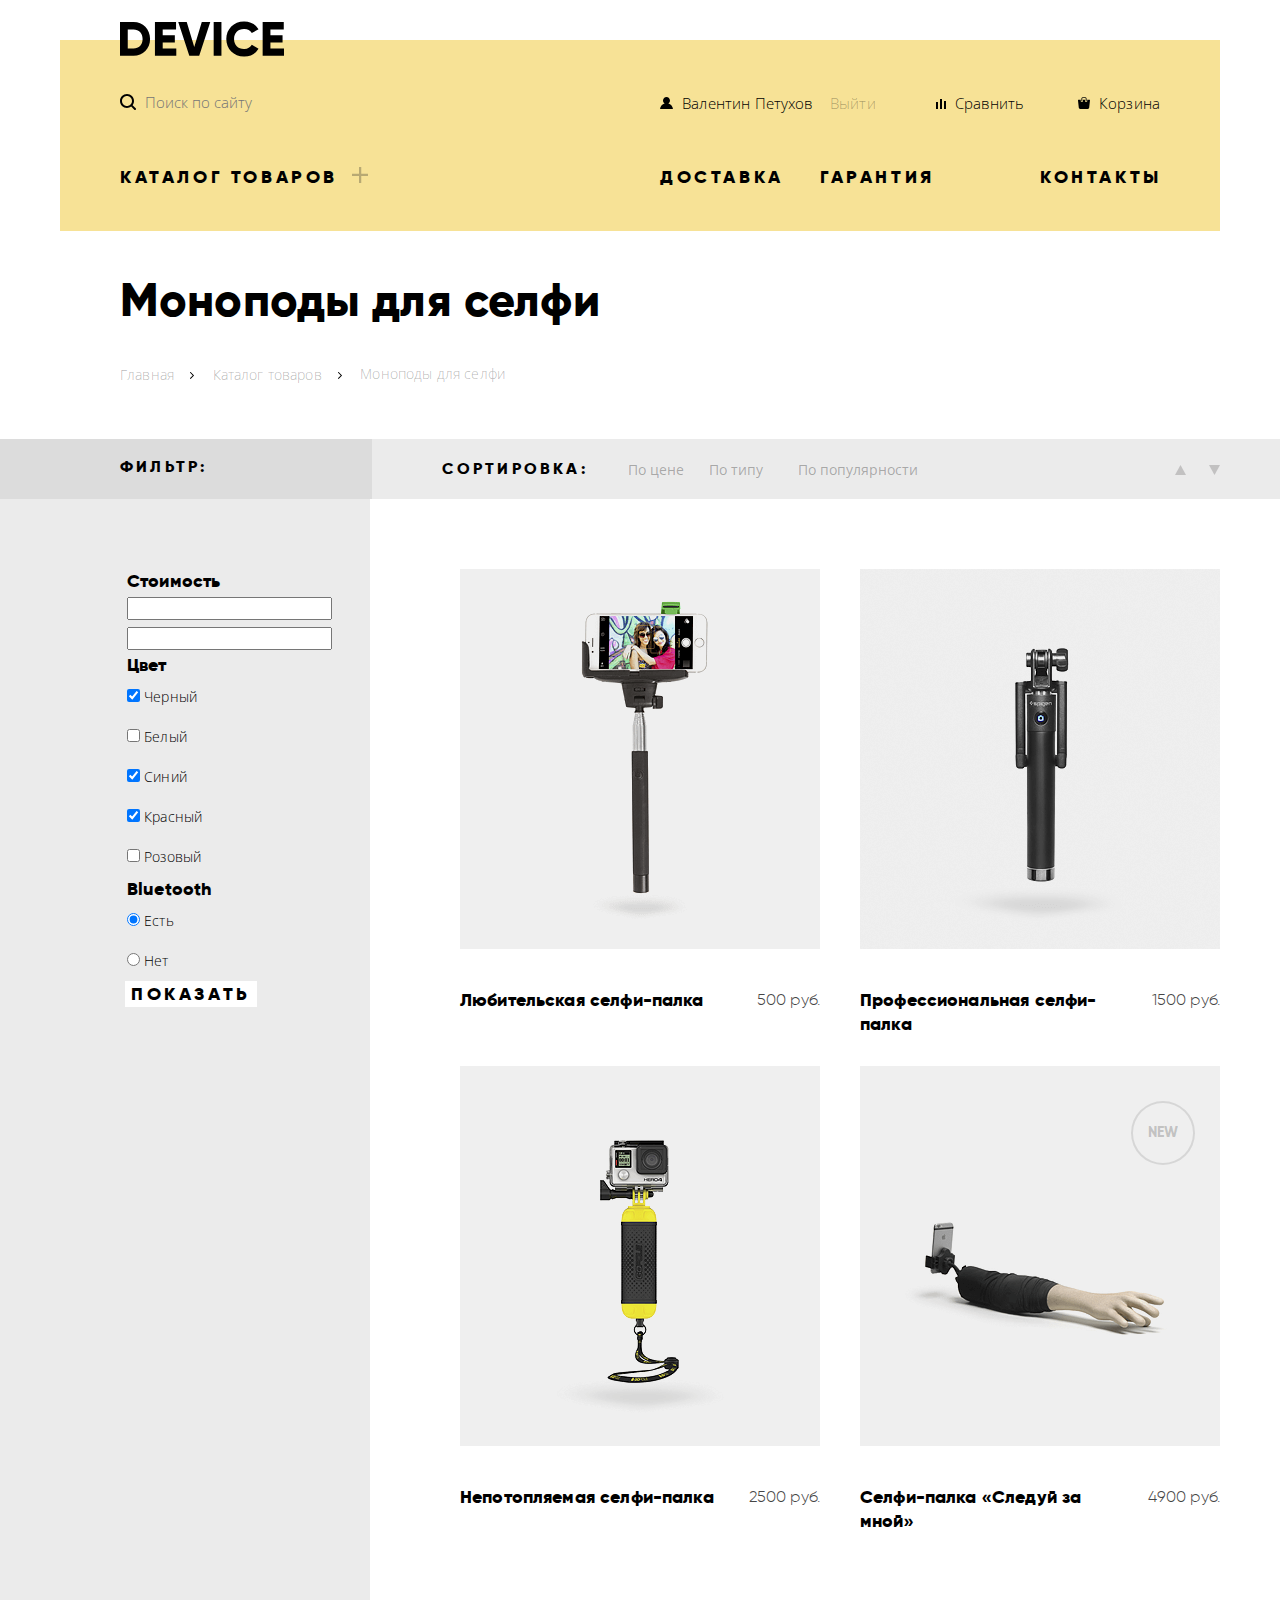
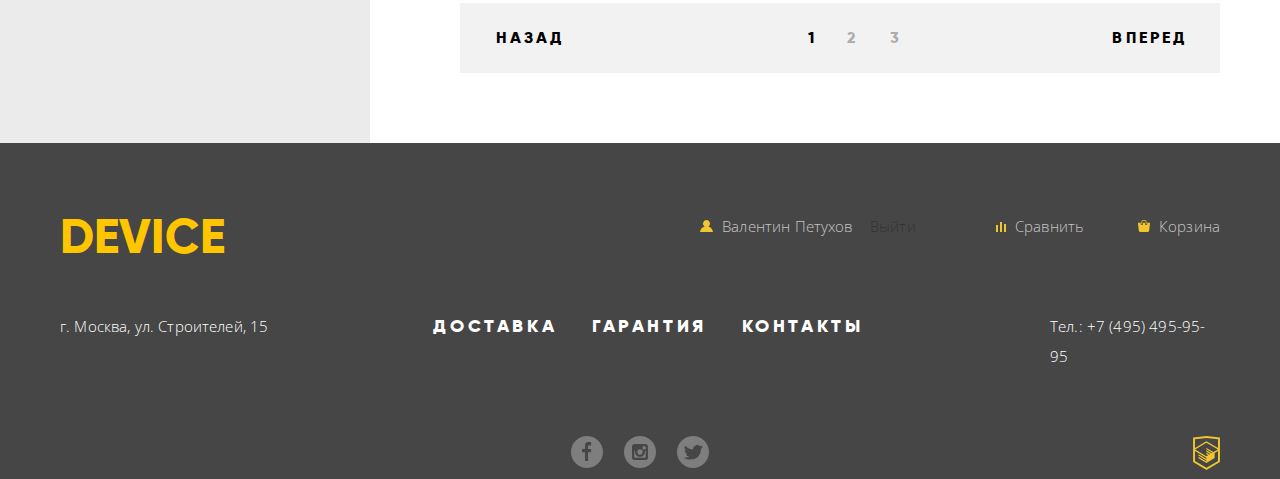
==== commit 0ce3fe5b: "Оформил декоратив" ====
--- a/catalog.html
+++ b/catalog.html
@@ -10,31 +10,78 @@
 
   <body>
       <div class="container">
-        <header class="main-header catalog-header">
+      <header class="main-header catalog-header">
       <a href="index.html"><img src="img/logo.svg" width="164" height="36" class="logo-device" alt="Логотип интернет-магазина «Device»"></a>
       <ul class="user-navigation">
         <li class="search-form">
           <form method="GET" action="/echo">
             <input type="search" id="search" placeholder="Поиск по сайту">
             <label class="visually-hidden" for="search"></label>
-            <button type="submit">Найти</button>
+            <button type="submit" class="search-form-button">Найти</button>
           </form>
         </li>
-        <li class="header-username"><a href="#.html">Валентин Петухов</a></li>
-        <li class="catalog-logout-link"><a href="#.html">Выйти</a></li>
-        <li class="catalog-comparison-goods"><a href="#.html">Сравнить</a></li>
-        <li class="cart"><a href="#.html" >Корзина</a></li>
+        <li class="user-item user-name header-user-name">
+            <a href="#.html">
+              <svg width="13px" height="12px" viewBox="0 0 13 12" class="user-icon">
+                <path d="M0.032,12h12.937c-0.163-2.643-2.074-4.837-4.671-5.543C9.306,5.846,9.985,4.75,9.985,3.485
+                C9.985,1.561,8.425,0,6.5,0S3.015,1.561,3.015,3.485c0,1.264,0.68,2.361,1.688,2.972C2.106,7.163,0.194,9.357,0.032,12z"/>
+              </svg>
+              <span class="user-text">Валентин Петухов</span>
+            </a>
+          </li>
+        <li class="user-item logout-item">
+          <a href="#.html">
+            <span class="logout-text">Выйти</span>
+          </a></li>
+        <li class=" user-item catalog-comparison-goods">
+            <a href="#.html">
+              <svg width="10px" height="10px" viewBox="0 0 10 10" class="user-icon">
+                <rect x="8" y="2" width="1.984" height="8"/>
+                <rect y="3" width="1.984" height="7"/>
+                <rect x="4" width="2" height="10"/>
+              </svg>
+              <span class="user-text">Сравнить</span>
+            </a>
+          </li>
+          <li class="user-item cart header-cart">
+            <a href="#.html">
+              <svg width="12px" height="12px" viewBox="0 0 12 12" class="user-icon">
+                <g>
+                  <path d="M11.864,3.017c-0.082-0.098-0.203-0.154-0.327-0.154H9.225V4.09c0,0.563-0.484,1.022-1.08,1.022
+                  c-0.594,0-1.078-0.458-1.078-1.022V2.863H4.909V4.09c0,0.563-0.485,1.022-1.08,1.022c-0.595,0-1.078-0.458-1.078-1.022V2.863H0.438
+                  c-0.125,0-0.243,0.056-0.327,0.154C0.028,3.115-0.012,3.245,0.003,3.375l0.776,7.134c0.015,0.806,0.642,1.455,1.411,1.455h7.595
+                  c0.77,0,1.396-0.649,1.411-1.455l0.776-7.134C11.987,3.245,11.946,3.115,11.864,3.017z"/>
+                  <path d="M3.829,4.499c0.239,0,0.433-0.184,0.433-0.409V1.84c0-0.632,0.672-1.022,1.295-1.022h1.079
+                  c0.655,0,1.078,0.401,1.078,1.022v2.25c0,0.225,0.194,0.409,0.431,0.409c0.239,0,0.433-0.184,0.433-0.409V1.84
+                  C8.577,0.773,7.761,0,6.636,0H5.557C4.367,0,3.398,0.826,3.398,1.84v2.25C3.398,4.315,3.592,4.499,3.829,4.499z"/>
+                </g>
+              </svg>
+              <span class="user-text">Корзина</span>
+            </a>
+          </li>
       </ul>
       <nav class="main-navigation">
           <ul class="site-navigation">
             <li class="site-navigation-item navigation-item-catalog"><a href="catalog.html">Каталог товаров</a>
               <ul class="catalog">
-                <li><a href="catalog.html">Виртуальная реальность</a></li>
-                <li><a href="catalog.html">Фитнес-браслеты</a></li>
-                <li><a href="catalog.html">Квадракоптеры</a></li>
-                <li><a href="catalog.html">Моноподы для селфи</a></li>
-                <li><a href="catalog.html">Умные часы</a></li>
-                <li><a href="catalog.html">Экшн-камеры</a></li>
+                <li>
+                  <ul class="catalog-list">
+                    <li><a href="catalog.html">Виртуальная реальность</a></li>  
+                    <li><a href="catalog.html">Моноподы для селфи</a></li>
+                    <li><a href="catalog.html">Экшн-камеры</a></li>
+                  </ul>
+                </li>
+                <li>
+                  <ul class="catalog-list catalog-list-wrist">
+                    <li><a href="catalog.html">Фитнес-браслеты</a></li>
+                    <li><a href="catalog.html">Умные часы</a></li>
+                  </ul> 
+                </li>
+                <li>
+                  <ul class="catalog-list">
+                    <li><a href="catalog.html">Квадракоптеры</a></li>
+                  </ul>
+                </li>
               </ul>
             </li>
             <li class="site-navigation-item navigation-item-delivery"><a href="#.html">Доставка</a></li>
@@ -77,8 +124,20 @@
                   <li class="sorting-item sorting-item-popular"><a href="#.html">По популярности</a></li>
                 </ul>
                 <ul class="sorting-arrows">
-                  <li><a href="#.html"></a></li>
-                  <li><a href="#.html"></a></li>
+                  <li>
+                    <a href="#.html">
+                      <svg width="11px" height="10px" viewBox="0 0 11 10" class="arrow-icon">
+                      <polygon fill="#231F20" points="5.5,0 0,10 11,10 "/>
+                     </svg>
+                    </a>
+                  </li>
+                  <li>
+                    <a href="#.html">
+                      <svg width="11px" height="10px" viewBox="0 0 11 10" class="arrow-icon">
+                        <polyline fill="#231F20" points="5.5,10 0,0 11,0 "/>
+                      </svg>
+                    </a>
+                  </li>
                 </ul>
               </section>
 
@@ -86,9 +145,8 @@
             </div>
           </div>
         
-
-        <div class="color-catalog-container">
-          <div class="container catalog-columns">
+          <div class="color-catalog-container">
+            <div class="container catalog-columns">
       
             <form method="GET" action="/echo" class="filter-form">
               <fieldset class="filter-fieldset">
@@ -145,65 +203,80 @@
               
               <ul class="selfie-sticks-list">
                 <li class="selfie-sticks-item">
-                    <p class="selfie-sticks-image">
-                      <img src="img/amateur-stick.png" width="360" height="380" alt="Любительская селфи-палка">
-                    </p>
+                    <img src="img/amateur-stick.png" width="360" height="380" class="goods-image" alt="Любительская селфи-палка">
+                    <div class="user-action-block">
+                      <div class="user-link-block">
+                        <a href="#.html" class="button add-to-cart"><b>В корзину</b></a>
+                        <a href="#.html" class="add-to-comparsion">Добавить к сравнению</a>
+                      </div>
+                    </div>
+
                     <div class="selfie-stick-info-line">
-                      <h3>Любительская селфи-палка</h3>
+                      <a href="#.html" class="goods-page"><h3>Любительская селфи-палка</h3></a>
                       <p class="selfie-sticks-price">500 руб.</p>
                     </div>
-                    <a href="#.html" class="button add-to-cart"><b>В корзину</b></a>
-                    <a href="#.html" class="add-to-comparsion">Добавить к сравнению</a>
-                </li>
+                    
+                </li>
+
                 <li class="selfie-sticks-item">
-                    <p class="selfie-sticks-image">
-                      <img src="img/professional-stick.png" width="360" height="380" alt="Профессиональная селфи-палка">
-                    </p>
+                      <img src="img/professional-stick.png" width="360" height="380" class="goods-image" alt="Профессиональная селфи-палка">
+                   
+                      <div class="user-action-block">
+                        <div class="user-link-block">
+                          <a href="#.html" class="button add-to-cart"><b>В корзину</b></a>
+                          <a href="#.html" class="add-to-comparsion">Добавить к сравнению</a>
+                        </div>
+                      </div>
+
                     <div class="selfie-stick-info-line">
-                      <h3>Профессиональная селфи-палка</h3>
+                      <a href="#.html" class="goods-page"><h3>Профессиональная селфи-палка</h3></a>
                       <p class="selfie-sticks-price">1500 руб.</p>
                     </div>
-                    <a href="#.html" class="button add-to-cart"><b>В корзину</b></a>
-                    <a href="#.html" class="add-to-comparsion">Добавить к сравнению</a>
-                </li>
+                </li>
+
                 <li class="selfie-sticks-item">
-                    <p class="selfie-sticks-image">
-                      <img src="img/unsinkable-stick.png" width="360" height="380" alt="Непотопляемая селфи-палка">
-                    </p>
+                      <img src="img/unsinkable-stick.png" width="360" height="380" class="goods-image" alt="Непотопляемая селфи-палка">
+                   
+                    <div class="user-action-block">
+                        <div class="user-link-block">
+                          <a href="#.html" class="button add-to-cart"><b>В корзину</b></a>
+                          <a href="#.html" class="add-to-comparsion">Добавить к сравнению</a>
+                        </div>
+                    </div>
+
                     <div class="selfie-stick-info-line">
-                      <h3>Непотопляемая селфи-палка</h3>
+                      <a href="#.html" class="goods-page"><h3>Непотопляемая селфи-палка</h3></a>
                       <p class="selfie-sticks-price">2500 руб.</p>
                     </div>
-                    <a href="#.html" class="button add-to-cart"><b>В корзину</b></a>
-                    <a href="#.html" class="add-to-comparsion">Добавить к сравнению</a>
-                </li>
-                <li class="selfie-sticks-item">
-                    <p class="selfie-sticks-image">
-                      <img src="img/follow-me-stick.png" width="360" height="380" alt="Селфи-палка «Следуй за мной»">
-                    </p>
+                </li>
+
+                <li class="selfie-sticks-item follow-me-stick">
+                    
+                    <img src="img/follow-me-stick.png" width="360" height="380" class="goods-image" alt="Селфи-палка «Следуй за мной»">
+                    
+                    <div class="user-action-block">
+                      <div class="user-link-block">
+                        <a href="#.html" class="button add-to-cart"><b>В корзину</b></a>
+                        <a href="#.html" class="add-to-comparsion">Добавить к сравнению</a>
+                      </div>
+                    </div>
                     <div class="selfie-stick-info-line">
-                      <h3>Селфи-палка «Следуй за мной»</h3>
+                      <a href="#.html" class="goods-page"><h3>Селфи-палка «Следуй за мной»</h3></a>
                       <p class="selfie-sticks-price">4900 руб.</p>
                     </div>
-                    <a href="#.html" class="button add-to-cart"><b>В корзину</b></a>
-                    <a href="#.html" class="add-to-comparsion">Добавить к сравнению</a>
                 </li>
               </ul>
 
                     <ul class="pagination-list">
                       <li class="pagination-item pagination-item-previous"><a href="#.html">Назад</a></li>
                       <li class="pagination-item pagination-item-current"><a>1</a></li>
-                      <li class="pagination-item"><a href="#.html">2</a></li>
-                      <li class="pagination-item"><a href="#.html">3</a></li>
+                      <li class="pagination-item pagination-item"><a href="#.html">2</a></li>
+                      <li class="pagination-item pagination-item"><a href="#.html">3</a></li>
                       <li class="pagination-item pagination-item-next"><a href="#.html">Вперед</a></li>
                     </ul>
               </div>
           </div>
         </div>
-    
-
-      
-      
     </section>
     </main>
 
@@ -211,12 +284,48 @@
       <div class="container">
       <div class="footer-top">
         <p class="logo-footer">Device</p>
-        <ul class="footer-user-navigation">
-          <li class="footer-username"><a href="#.html">Валентин Петухов</a></li>
-          <li class="catalog-logout-link"><a href="#.html">Выйти</a></li>
-          <li class="catalog-comparison-goods"><a href="#.html">Сравнить</a></li>
-          <li class="cart"><a href="#.html">Корзина</a></li>
-          </ul>
+        <ul class="catalog-footer-user-navigation ">
+            <li class="user-item user-name">
+                <a href="#.html" class="footer-user-link">
+                  <svg width="13px" height="12px" viewBox="0 0 13 12" class="user-icon" fill="#f0c52e">
+                    <path d="M0.032,12h12.937c-0.163-2.643-2.074-4.837-4.671-5.543C9.306,5.846,9.985,4.75,9.985,3.485
+                    C9.985,1.561,8.425,0,6.5,0S3.015,1.561,3.015,3.485c0,1.264,0.68,2.361,1.688,2.972C2.106,7.163,0.194,9.357,0.032,12z"/>
+                  </svg>
+                  <span class="user-text footer-user-text">Валентин Петухов</span>
+                </a>
+              </li>
+            <li class="user-item logout-item">
+              <a href="#.html" >
+                <span class="footer-user-text logout-text">Выйти</span>
+              </a>
+            </li>
+            <li class=" user-item catalog-footer-comparison-goods">
+                <a href="#.html" class="footer-user-link">
+                  <svg width="10px" height="10px" viewBox="0 0 10 10" class="user-icon" fill="#f0c52e">
+                    <rect x="8" y="2" width="1.984" height="8"/>
+                    <rect y="3" width="1.984" height="7"/>
+                    <rect x="4" width="2" height="10"/>
+                  </svg>
+                  <span class="user-text footer-user-text">Сравнить</span>
+                </a>
+              </li>
+              <li class="user-item cart">
+                <a href="#.html" class="footer-user-link">
+                  <svg width="12px" height="12px" viewBox="0 0 12 12" class="user-icon" fill="#f0c52e">
+                    <g>
+                      <path d="M11.864,3.017c-0.082-0.098-0.203-0.154-0.327-0.154H9.225V4.09c0,0.563-0.484,1.022-1.08,1.022
+                      c-0.594,0-1.078-0.458-1.078-1.022V2.863H4.909V4.09c0,0.563-0.485,1.022-1.08,1.022c-0.595,0-1.078-0.458-1.078-1.022V2.863H0.438
+                      c-0.125,0-0.243,0.056-0.327,0.154C0.028,3.115-0.012,3.245,0.003,3.375l0.776,7.134c0.015,0.806,0.642,1.455,1.411,1.455h7.595
+                      c0.77,0,1.396-0.649,1.411-1.455l0.776-7.134C11.987,3.245,11.946,3.115,11.864,3.017z"/>
+                      <path d="M3.829,4.499c0.239,0,0.433-0.184,0.433-0.409V1.84c0-0.632,0.672-1.022,1.295-1.022h1.079
+                      c0.655,0,1.078,0.401,1.078,1.022v2.25c0,0.225,0.194,0.409,0.431,0.409c0.239,0,0.433-0.184,0.433-0.409V1.84
+                      C8.577,0.773,7.761,0,6.636,0H5.557C4.367,0,3.398,0.826,3.398,1.84v2.25C3.398,4.315,3.592,4.499,3.829,4.499z"/>
+                    </g>
+                  </svg>
+                  <span class="user-text footer-user-text">Корзина</span>
+                </a>
+              </li>
+        </ul>
         </div>
 
       <div class="footer-middle">
@@ -230,16 +339,57 @@
       </div>
 
       <div class="footer-bottom">
-        <ul class="footer-social">
-          <li><a href="#.html" class="social-facebook" aria-label="Подписывайтесь на наш Facebook">facebook</a></li>
-          <li><a href="#.html" class="social-instagram" aria-label="Подписывайтесь на наш Instagram">instagramm</a></li>
-          <li><a href="#.html" class="social-twitter" aria-label="Подписывайтесь на наш Twitter">twitter</a></li>
-        </ul>
-        <p class="copyright">
-          <a href="https://htmlacademy.ru/intensive/htmlcss" class="html-icon" aria-label="HTML Academy">html academy</a>
-        </p>
+          <ul class="footer-social">
+            <li>
+              <a href="#.html" class="social-link" aria-label="Подписывайтесь на наш Facebook">
+                <svg width="32px" height="32px" viewBox="0 0 32 32" >
+                <path fill="#FFFFFF" d="M16,0C7.164,0,0,7.163,0,16s7.164,16,16,16c8.837,0,16-7.164,16-16S24.837,0,16,0z M20.062,9.455h-3.021
+                 v3.444h3.021v3.445h-3.021v8.61h-3.021v-8.61H11v-3.445h3.021V9.455c0-1.902,1.353-3.445,3.021-3.445h3.021V9.455z"/>
+               </svg>
+              </a>
+            </li>
+            <li>
+              <a href="#.html" class="social-link" aria-label="Подписывайтесь на наш Instagram">
+                <svg width="32px" height="32px" viewBox="0 0 32 32">
+                <g>
+                 <path fill="#FFFFFF" d="M20.916,16c0,2.728-2.211,4.938-4.938,4.938S11.039,18.728,11.039,16c0-0.394,0.051-0.773,0.138-1.14
+                  h-0.897v6.838h11.396V14.86h-0.897C20.865,15.227,20.916,15.606,20.916,16z"/>
+                 <path fill="#FFFFFF" d="M15.978,18.659c1.466,0,2.659-1.193,2.659-2.659s-1.193-2.659-2.659-2.659
+                  c-1.466,0-2.659,1.193-2.659,2.659S14.511,18.659,15.978,18.659z"/>
+                 <rect x="18.637" y="10.302" fill="#FFFFFF" width="3.039" height="3.039"/>
+                 <path fill="#FFFFFF" d="M16,0C7.164,0,0,7.164,0,16c0,8.837,7.164,16,16,16c8.837,0,16-7.163,16-16C32,7.164,24.837,0,16,0z
+                  M23.955,21.698c0,1.254-1.025,2.279-2.279,2.279H10.279C9.026,23.978,8,22.952,8,21.698V10.302c0-1.253,1.026-2.279,2.279-2.279
+                  h11.396c1.254,0,2.279,1.026,2.279,2.279V21.698z"/>
+                </g>
+                </svg>
+              </a>
+            </li>
+            <li>
+              <a href="#.html" class="social-link" aria-label="Подписывайтесь на наш Twitter">
+                <svg height="32px" viewBox="0 0 32 32">
+                <path fill="#FFFFFF" d="M16,0C7.164,0,0,7.164,0,16c0,8.837,7.164,16,16,16c8.837,0,16-7.163,16-16C32,7.164,24.837,0,16,0z
+                 M23.944,12.809c-0.251,6.516-3.463,10.832-10.992,10.702c-0.14,0-0.205,0-0.233,0c-0.015,0-0.021,0-0.021,0
+                c-0.029,0-0.094,0-0.232,0c-0.447,0-4.543-0.443-5.344-1.823c2.479,0.19,4.247-0.406,5.12-1.136
+                c-1.048-0.289-2.923-0.461-3.251-2.848c0.384,0.104,0.618,0.221,1.299,0.113c-1.307-0.824-2.758-1.519-2.679-3.643
+                c0.311,0.317,1.164,0.518,1.46,0.457c-0.768-0.233-2.149-3.244-0.974-4.781c1.984,1.79,4.075,3.482,7.804,3.643
+                c0.227-2.214,1.24-3.699,3.168-4.325c1.84-0.479,3.255,0.26,3.901,1.138c0.737-0.224,1.453-0.466,2.193-0.685
+                c-0.004,0.833-0.569,1.463-0.935,1.709c0.747,0.165,1.423-0.475,1.423-0.475C25.467,11.818,24.557,12.58,23.944,12.809z"/>
+               </svg>
+              </a>
+            </li>
+          </ul>
+          <p class="copyright">
+            <a href="https://htmlacademy.ru/intensive/htmlcss" aria-label="HTML Academy">
+              <svg width="27px" height="34px" viewBox="0 0 26.943 34.09" class="html-icon" fill="#f0c52e">
+                <path d="M13.62,0.017L13.472,0L0,1.412v24.661l13.473,8.017l13.43-7.99l0.042-0.025V1.412L13.62,0.017z M25.019,12.127L13.495,5.334 L13.494,5.23l-0.087,0.05l-0.088-0.056v0.109L1.925,12.118V3.147l11.548-1.212l11.547,1.212V12.127z 
+                M13.405,6.787L24.923,13.5 l-4.479,2.64l-7.093-4.221l-0.014,1.415l5.904,3.513l-0.86,0.507l-5.03-2.992l-0.014,1.415l3.827,2.275l-0.782,0.523l-3.031-1.787 l-0.014,1.413l1.853,1.091l-1.8,1.081L2.034,13.622L13.405,6.787z 
+                M1.925,15.127l11.411,6.791l0.016,1.044L5.41,18.234L5.395,19.65 l7.979,4.795l0.018,1.076l-7.973-4.74l-0.013,1.414l8.021,4.822l0.046,0.025l8.143-4.872l-0.011-5.177l3.415-2.036v10.021 L13.472,31.85L1.925,24.979V15.127z"/>
+              </svg> 
+            </a>
+          </p>
+        </div>
       </div>
-    </div>
+      </footer>
     </footer>
     
 </body>
--- a/css/style.css
+++ b/css/style.css
@@ -16,6 +16,7 @@
 }
 
 body {
+  min-width: 1200px;
   margin: 0;
   padding: 0;
   
@@ -55,614 +56,6 @@
   overflow: hidden;
 }
 
-.main-header {
-  background-color: #f7e296;
-}
-
-.user-navigation {
-  list-style: none;
-
-}
-
-.search-form form {
-  display: flex;
-}
-       
-.search-form input[type="search"] {
-  font: inherit;
-  background-color: #f7e296;
-  opacity: 0.3;
-  margin-left: 35px;
-  border: none;
-}
-
-.user-navigation::before {
-  content: "";
-  
-  position: absolute;
-  top: 59px;
-
-  width: 16px;
-  height: 16px;
-
-  background-image: url("../img/search.svg");
-  background-repeat: no-repeat;
-  background-position: 0 0;
-}
-
-.search-form input[type="search"]:hover {
-  opacity: 0.6;
-}
-
-.search-form input[type="search"]:focus {
-  outline: none;
-  color: #000;
-  opacity: 1;
-}
-
-input[type="search"]:focus ~ button {
-  color: #000;
-  border: 2px solid #000;
-  background-color: #f7e296;
-}
-
-input[type="search"]:focus ~ button:hover {
-  color: #fff;
-  background-color: #000;
-}
-
-.search-form button {
-  display: block;
-
-  margin-left: auto;  
-  padding: 12px 20px;
-  color: #000;
-  background-color: #f7e296;
-
-  border: 2px solid transparent;
-}
-
-.search-form button:focus {
-  outline: none;
-}
-
-.search-form button:active {
-  color: rgba(255, 255, 255, 0.3);
-  background-color: #000;
-}
-
-
-
-.user-navigation a,
-.site-navigation a {
-  display: block;
-}
-
-.login-link {
-  position: relative;
-
-  padding-left: 30px;
-}
-
-.login-link::before{
-  content: "";
-  
-  position: absolute;
-  left: 0;
-  top: 9px;
-  
-  width: 13px;
-  height: 12px;
-
-  background-image: url("../img/user.svg");
-  background-repeat: no-repeat;
-  background-position: 0 0;
-}
-
-.login-link:active::before {
-  opacity: 0.3;
-}
-
-.comparison-goods {
-  position: relative;
-}
-
-.comparison-goods::before {
-  content: "";
-  
-  position: absolute;
-  left: 5px;
-  top: 10px;
-  
-  width: 10px;
-  height: 10px;
-
-  background-image: url("../img/compare.svg");
-  background-repeat: no-repeat;
-  background-position: 0 0;
-}
-
-.comparison-goods:active::before {
-  opacity: 0.3;
-}
-
-.cart {
-  position: relative;
-}
-
-.cart::before {
-  content: "";
-  
-  position: absolute;
-  left: 15px;
-  top: 10px;
-  
-  width: 12px;
-  height: 12px;
-
-  background-image: url("../img/cart.svg");
-  background-repeat: no-repeat;
-  background-position: 0 0;
-}
-
-.cart:active::before {
-  opacity: 0.3;
-}
-
-.user-navigation a {
-  color: #000;
-}
-
-.user-navigation a:hover,
-.user-navigation a:focus {
-  opacity: 0.6;
-}
-
-.user-navigation a:active{
-  opacity: 0.3;
-}
-
-.site-navigation {
-  list-style: none;
-}
-
-.site-navigation-item > a {
-  font-family: "Gilroy", Arial, sans-serif;
-  font-size: 18px;
-  line-height: 24px;
-  font-weight: 800;
-  text-transform: uppercase;
-  letter-spacing: 0.2em;
-  color: #000;
-}
-
-.site-navigation-item > a:hover,
-.site-navigation-item > a:focus {
-  opacity: 0.6;
-}
-
-.site-navigation-item > a:active {
-  opacity: 0.3;
-}
-
-.catalog  {
-  list-style: none;
-}
-
-.catalog a {
-  line-height: 36px;
-  color: #000;
-}
-
-.catalog a:hover,
-.catalog a:focus {
-  opacity: 0.6;
-}
-
-.catalog a:active {
-  opacity: 0.3;
-}
-
-.main-slider-controls {
-  list-style: none;
-}
-
-.goods-list {
-  list-style: none;
-}
-
-.slogan b {
-  font-family: "Gilroy", Arial, sans-serif;
-  font-size: 47px;
-  line-height: 56px;
-  font-weight: 800;
-  color: #000;
-}
-
-.table th {
-  font: inherit;
-  font-size: 13px;
-  line-height: 20px;
-}
-
-.table td {
-  font-family: "Gilroy", Arial, sans-serif;
-  font-size: 36px;
-  line-height: 48px;
-  font-weight: 300;
-  color: #000;
-}
-
-.button {
-  font-family: "Gilroy", Arial, sans-serif;
-  font-size: 18px;
-  line-height: 24px;
-  letter-spacing: 0.2em;
-  font-weight: 800;
-  text-transform: uppercase;
-  color: #000;
-  text-align: center;
-  vertical-align: middle;
-}
-
-.button:hover {
-  background-color: #f7e296;;
-}
-
-.button:active {
-  color: rgba(0, 0, 0, 0.3);
-}
-
-.category-list {
-  list-style: none;
-}
-
-.category-item h3 {
-  font-family: "Gilroy", Arial, sans-serif;
-  font-size: 18px;
-  line-height: 24px;
-  font-weight: 800;
-  color: #000;
-}
-
-.category-item h3:active {
-  opacity: 0.3;
-}
-
-.services-slider-controls {
-  list-style: none;
-}
-
-.services-description {
-  list-style: none;
-}
-
-.button-service:active {
-  background-color: #000;
-  color: #f7e184;
-}
-
-.services-description h3 {
-  font-family: "Gilroy", Arial, sans-serif;
-  font-size: 47px;
-  line-height: 48px;
-  font-weight: 800;
-  color: #000;
-}
-
-.store-info h3 {
-  font-family: "Gilroy", Arial, sans-serif;
-  font-size: 47px;
-  line-height: 48px;
-  font-weight: 800;
-  color: #000;
-}
-
-.transport-company-item {
-  font-family: "Gilroy", Arial, sans-serif;
-  font-size: 16px;
-  line-height: 40px;
-  font-weight: 800;
-  color: #000;
-}
-
-.main-footer {
-  background-color: #464646;
-}
-
-.logo-footer {
-  font-family: "Gilroy", Arial, sans-serif;
-  font-size: 48px;
-  line-height: 120%;
-  font-weight: 800;
-  text-transform: uppercase;
-  color: #ffc600;
-}
-
-.logo-footer:hover,
-.logo-footer:focus {
-  opacity: 0.6;
-}
-
-.logo-footer:active{
-  opacity: 0.3;
-}
-
-.footer-user-navigation {
-  list-style: none;
-}
-
-.footer-user-navigation a {
-  line-height: 36px;
-  color:#fff;
-  opacity: 0.7;
-}
-
-.footer-user-navigation a:hover,
-.footer-user-navigation a:focus {
-  opacity: 1;
-}
-
-.footer-user-navigation a:active {
-  opacity: 0.3;
-}
-
-.footer-middle p {
-  color: #fff;
-}
-
-.footer-services a {
-  font-family: "Gilroy", Arial, sans-serif;
-  font-size: 18px;
-  line-height: 24px;
-  letter-spacing: 0.2em;
-  font-weight: 800;
-  color: #fff;
-}
-
-.footer-services a:hover,
-.footer-services a:focus {
-  opacity: 0.6;
-}
-
-.footer-services a:active {
-  opacity: 0.3;
-}
-
-.footer-social {
-  list-style: none;
-}
-
-.write-us-list {
-  list-style: none;
-}
-
-.write-us-item label {
-  font-family: "Gilroy", Arial, sans-serif;
-  font-size: 18px;
-  line-height: 24px;
-  font-weight: 800;
-  color: #000;
-}
-
-.write-us-item input,
-.write-us-item textarea {
-  font-family: "Open Sans", Arial, sans-serif;
-  font-size: 14px;
-  line-height: 28px;
-  font-weight: 400;
-  color: #464646;
-  background-color: #f2f2f2;
-  
-  border: none;
-}
-
-.write-us button {
-  background-color: #fff;
-  border: none;
-}
-
-.logo-device:hover,
-.logo-device:hover {
-  opacity: 0.6;
-}
-
-.logo-device:active{
-  opacity: 0.3;
-}
-
-.logout-link {
-  opacity: 0.3; 
-}
-
-.container h1 {
-  font-family: "Gilroy", Arial, sans-serif;
-  font-size: 47px;
-  line-height: 48px;
-  font-weight: 800;
-  color: #000;
-}
-
-.breadcrumbs {
-  list-style: none;
-}
-
-.breadcrumbs-item a,
-.breadcrumbs-item-current {
-  font-size: 14px;
-  line-height: 24px;
-  opacity: 0.3;
-  color: #000;
-}
-
-.breadcrumbs a:hover,
-.breadcrumbs a:focus {
-  opacity: 1;
-}
-
- .breadcrumbs a:active {
-  opacity: 0.1;
-}
-
-.filter-container h3 {
-  font-family: "Gilroy", Arial, sans-serif;
-  font-size: 16px;
-  line-height: 24px;
-  font-weight: 800;
-  letter-spacing: 0.2em;
-  text-transform: uppercase;
-  color: #000;
-}  
-
-.filter-fieldset {
-  border: none;
-}
-
-.filter-fieldset legend  {
-  font-family: "Gilroy", Arial, sans-serif;
-  font-size: 18px;
-  line-height: 24px;
-  font-weight: 800;
-  color: #000;
-}
-
-.filter-fieldset ul {
-  list-style: none;
-}
-
-.color-catalog-container {
-  background-color: #ff0000;
-}
-
-.color-option label {
-  font-size: 14px;
-  line-height: 40px;
-  color: #000;
-}
-
-.blutooth-option-item label {
-  font-size: 14px;
-  line-height: 40px;
-  color: #000;
-}
-
-.filters button {
-  background-color: #fff;
-  border: none;
-}
-
-.sorting-list {
-  list-style: none;
-}
-
-.sorting-arrows {
-  list-style: none;
-}
-
-.sorting-item a{
-  font-family: "Open Sans", Arial, sans-serif;
-  font-size: 14px;
-  line-height: 18px;
-  font-weight: 400;
-  letter-spacing: 0;
-  color: #000;
-  opacity: 0.3;
-}
-
-.sorting-item a:hover,
-.sorting-item a:focus {
-  opacity: 0.6;
-
-}
- .sorting-item a:active {
-  opacity: 1;
-}
-
-.selfie-sticks-list {
-  list-style: none;
-}
-
-.selfie-stick-info-line h3 {
-  font-family: "Gilroy", Arial, sans-serif;
-  font-size: 18px;
-  line-height: 24px;
-  font-weight: 800;
-  color: #000;
-}
-
-.selfie-sticks-price {
-  font-family: "Gilroy", Arial, sans-serif;
-  font-size: 16px;
-  line-height: 24px;
-  font-weight: 300; 
-}
-
-.add-to-comparsion {
-  font-size: 13px;
-  line-height: 20px;
-  font-weight: 300;
-  color: #000;
-  opacity: 0.5;
-}
-
-.add-to-comparsion:hover,
-.add-to-comparsion:focus {
-  opacity:1;
-
-}
-.add-to-comparsion:active {
-  opacity: 0.2;
-}
-
-.pagination-list {
-  list-style: none;
-  background-color: #f2f2f2;
-}
-
-.pagination-item a,
-.pagination-item-current {
-  font-family: "Gilroy", Arial, sans-serif;
-  font-size: 16px;
-  line-height: 24px;
-  font-weight: 800;
-  letter-spacing: 0.2em;
-  color: #000;
-  opacity: 0.3;
-
-}
-.pagination-item a:hover,
-.pagination-item a:focus {
-  opacity: 0.6;
-
-}
- .pagination-item a:active {
-  opacity: 1;
-}
-
- .pagination-item-current,
- .pagination-item-previous a,
- .pagination-item-next a {
-  opacity: 1;
-} 
-
-.pagination-item-previous a:hover,
-.pagination-item-previous a:focus,
-.pagination-item-next a:hover,
-.pagination-item-next a:focus {
-  background-color: #d9d9d9;
-}
-
-.pagination-item-previous a:active,
-.pagination-item-next a:active {
-  color: rgba(0, 0, 0, 0.3);
-}
-
-/* -------------Сетки----------------- */
-
-html, body {
-  min-width: 1200px;
-}
-
 .container {
   width: 1160px;
   margin: 0 auto;
@@ -677,6 +70,7 @@
   margin: 40px auto 0;
   padding: 0 60px;
 
+  background-color: #f7e296;
   border-top: 1px solid transparent;
 }
 
@@ -688,6 +82,15 @@
   height: 36px;
 }
 
+.logo-device:hover,
+.logo-device:focus{
+  opacity: 0.6;
+}
+
+.logo-device:active{
+  opacity: 0.3;
+}
+
 .user-navigation {
   display: flex;
   flex-wrap: wrap;
@@ -695,27 +98,148 @@
 
   margin: 45px 0 0;
   padding: 0;
+
+  list-style: none;
 }
 
 .search-form {
+  position: relative;
+
   width: 440px;
 }
 
+.search-form form {
+  display: flex; 
+}
+     
+.search-form input[type="search"] {
+  width: 80%;
+
+  padding-left: 25px;
+
+  font: inherit;
+  color: rgba(0, 0, 0 , 0.3);
+  background-color: transparent;
+  border: none;
+  border-bottom: 2px solid transparent;
+}
+
+.search-form input[type="search"]:hover {
+  color: rgba(0, 0, 0 , 0.6);
+}
+
+.search-form input[type="search"]:focus {
+  outline: none;
+  color: rgba(0, 0, 0 , 0.6);
+
+  border-bottom-color: #000;
+}
+
+.search-form-button {
+  position: absolute;
+
+  right: 0;
+  bottom: 0;
+
+  visibility: hidden;
+
+}
+
+input[type="search"]:focus ~ .search-form-button {
+  color: #000;
+  border: 2px solid #000;
+  background-color: transparent;
+
+  visibility: visible
+}
+
+input[type="search"]:focus ~ .search-form-button:hover {
+  color: #fff;
+  background-color: #000;
+
+  visibility: visible;
+}
+
+.search-form-button {
+  display: block;
+
+  margin-left: auto;  
+  padding: 12px 20px;
+
+  color: #000;
+  background-color: transparent;
+
+  border: 2px solid #000; 
+}
+
+.search-form .search-form-button:focus {
+  outline: none;
+}
+
+.search-form .search-form-button:active {
+  color: rgba(255, 255, 255, 0.3);
+  background-color: #000;
+
+  /* z-index: 0; */
+  visibility: visible
+}
+
+.user-navigation::before { /* Иконка поиска */
+  content: "";
+  
+  position: absolute;
+  top: 53px;
+
+  width: 16px;
+  height: 16px;
+
+  background-image: url("../img/search.svg");
+  background-repeat: no-repeat;
+  background-position: 0 0;
+
+  z-index: 2;
+}
+
+.user-navigation a,
+.site-navigation a {
+  display: block;
+}
+
+.user-navigation a {
+  color: #000;
+}
+
+.user-navigation a:hover,
+.user-navigation a:focus {
+  color: rgba(0, 0, 0 , 0.6);
+}
+
+.user-navigation a:active{
+  color: rgba(0, 0, 0 , 0.3);
+}
+
+.user-icon {
+  padding-right: 5px;
+}
+
 .login-link {
-  width: 230px;
+  width: 200px;
   margin-left: 100px;
 }
 
+.user-item:active .user-icon {
+  opacity: 0.3;
+}
+
 .comparison-goods {
-  width: 70px;
-  margin-left: 25px;
-  padding-left: 30px;
+  width: 100px;
+  padding-left: 65px;
 }
 
 .cart {
-  width: 70px;
+  width: 100px;
   margin-left: auto;
-  padding-left: 30px;
+  padding-left: 20px;
 
   text-align: right;
 }
@@ -726,57 +250,181 @@
 
   margin: 45px 0 0;
   padding: 0;
+
+  list-style: none;
+}
+
+.site-navigation-item > a {
+  font-family: "Gilroy", Arial, sans-serif;
+  font-size: 18px;
+  line-height: 24px;
+  font-weight: 800;
+  text-transform: uppercase;
+  letter-spacing: 0.2em;
+  color: #000;
+}
+
+.site-navigation-item > a:hover,
+.site-navigation-item > a:focus {
+  color: rgba(0, 0, 0, 0.6);
+}
+
+.site-navigation-item > a:active {
+  color: rgba(0, 0, 0, 0.3);
+}
+
+.catalog {
+  
+  position: absolute;
+
+  display: flex;
+  
+  width: 1160px;
+  left:-60px;
+  
+  box-sizing: border-box;
+  margin: 0;
+  padding: 0;
+  padding-left: 60px;
+  padding-bottom: 24px;
+  padding-top: 20px;
+
+  background-color: #f7e296;
+ 
+  list-style: none;
+  
+  visibility: hidden;
+
+  z-index: 2;
+}
+
+.catalog:hover {
+  visibility: visible;
+}
+
+.catalog a {
+  line-height: 36px;
+  color: #000;
+}
+
+.catalog a:hover{
+  color: rgba(0, 0, 0 , 0.6);
+}
+
+.catalog a:focus {
+  color: rgba(0, 0, 0 , 0.6);
+}
+
+.catalog a:active {
+  color: rgba(0, 0, 0 , 0.3);
+}
+
+.catalog-list {
+  display: flex;
+  flex-direction: column;
+  
+  width: 200px;
+  margin: 0;
+  padding: 0;
+
+  list-style: none;
+}
+
+.catalog-list-wrist {
+  width: 160px;
+  margin-left: 40px;
+}
+
+.catalog-list-machine {
+  margin-left: 30px;
 }
 
 .navigation-item-catalog {
+  position: relative;
   width: 300px;
 }
 
+.navigation-item-catalog a:hover ~ .catalog {
+  visibility: visible;
+}
+
+.navigation-item-catalog > a::after {
+  content: "";
+  
+  position: absolute;
+  right: 52px;
+  top: 2px;
+  width: 16px;
+  height: 16px;
+
+  background-image: url("../img/plus.png");
+  background-repeat: no-repeat;
+  background-position: 0 0;
+
+  color: rgba(0, 0, 0 , 0.3);
+}
+
 .navigation-item-delivery {
+  position: relative;
   width: 160px;
   margin-left: 240px;
 }
 
+.navigation-item-delivery > a::after {
+  content: "";
+
+  position: absolute;
+  left: 0;
+  top: 115px;
+
+  width: 100px;
+  height: 7px;
+
+  background-color: #fff;
+}
+
 .navigation-item-warranty {
   width: 140px;
 }
 
 .navigation-item-contacts {
+  position: relative;
+
   width: 120px;
   margin-left: auto;
 }
 
-.catalog {
-  display: none;
-
-  margin: 0;
-  padding: 0;
-}
-
-.goods-list {
-  margin: 0;
-  padding: 0;
-}
-
 .main-slider {
   position: relative;
-  display: flex; 
+
+  display: flex;
+  justify-content: center; 
  
-  margin: 0 auto;
-  
-}
-
-.main-slider-controls button{
-  display: none;
+}
+
+.main-slider::before {
+  content: "01";
+
+  position: absolute;
+
+  top: -140px;
+  right: 50px;
+  
+
+  font-family: "Gilroy", Arial, sans-serif;
+  font-size: 179px;
+  line-height: 100%;
+  font-weight: 800;
+  letter-spacing: 0.01em;
+
+  color: #fff;
 }
 
 .image-block {
   position: relative;
-  top:-105px;
-  width: 530px;
-  
-  text-align: center;
-}
+  top: -100px;
+}
+
 
 .description-column {
   position: relative;
@@ -790,10 +438,60 @@
   padding: 0;
 }
 
-.description-column .button {
-  display: block;
+.slider-button {
+  
+  position: relative;
+
+  width: 225px;
   margin-top: 50px;
-  padding: 0;
+  padding: 20px 40px;
+  
+}
+
+.slider-button::after {
+  content: "";
+
+  position: absolute;
+  top: 18px;
+  left: 0;
+
+  width: 220px;
+  height: 8px;
+
+  background-color: #f0c52e;
+
+  z-index: -1;
+}
+
+.bracelet-slider {
+  display: none;
+}
+
+.quadrupter-slider {
+  display: none;
+}
+
+.main-slider-controls {
+  list-style: none;
+}
+
+.main-slider-controls button{
+  display: none;
+}
+
+.goods-list {
+  margin: 0;
+  padding: 0;
+
+  list-style: none;
+}
+
+.slogan b {
+  font-family: "Gilroy", Arial, sans-serif;
+  font-size: 47px;
+  line-height: 56px;
+  font-weight: 800;
+  color: #000;
 }
 
 .table {
@@ -806,6 +504,20 @@
   margin-top: 65px;
 } 
 
+.table th {
+  font: inherit;
+  font-size: 13px;
+  line-height: 20px;
+}
+
+.table td {
+  font-family: "Gilroy", Arial, sans-serif;
+  font-size: 36px;
+  line-height: 48px;
+  font-weight: 300;
+  color: #000;
+}
+
 .table-width {
   width: 180px;
 }
@@ -814,26 +526,75 @@
   padding-top: 15px;
 }
 
-.bracelet-slider {
-  display: none;
-}
-
-.quadrupter-slider {
-  display: none;
+.button {
+  position: relative;
+
+  display: block;
+  box-sizing: border-box;
+
+  font-family: "Gilroy", Arial, sans-serif;
+  font-size: 18px;
+  line-height: 24px;
+  letter-spacing: 0.2em;
+  font-weight: 800;
+  text-transform: uppercase;
+  color: #000;
+  
+}
+
+.button:hover {
+  background-color: #f0c52e;
+}
+
+.button:active {
+  color: rgba(0, 0, 0, 0.3);
 }
 
 .category-list {
   display:flex;
   justify-content: space-between;
-  
-  margin: 115px 0 0;
-  padding: 0;
+  align-items: start;
+  
+  margin: 0;
+  padding: 0;
+
+  list-style: none;  
 }
 
 .category-item {
   width: 160px;
 }
 
+.category-item a {
+  display: block;
+}
+
+.category-item h3 {
+  font-family: "Gilroy", Arial, sans-serif;
+  font-size: 18px;
+  line-height: 24px;
+  font-weight: 800;
+  color: #000;
+}
+
+.popular-icon {
+  margin-bottom: 27px;
+
+  background-color: #f7e296;
+}
+
+.category-item:hover .popular-icon{
+  background-color: #f0c52e;
+}
+
+.category-item:active path {
+  fill: rgba(0, 0, 0 , 0.3);
+}
+
+.category-item:active h3 {
+  color: rgba(0, 0, 0 , 0.3);
+}
+
 .services {
   margin-top: 190px;
 
@@ -846,14 +607,41 @@
  
   min-height: 290px;
 }
+
 
 .services-slider-controls {
   position: relative;
   top: -15px;
 
-  width: 300px;
-  margin: 0;
-  padding: 0;
+  width: 280px;
+  margin: 0;
+  padding: 0;
+
+  list-style: none;
+}
+
+.services-description {
+  position: relative;
+  
+  top: -25px;
+  width: 695px;
+
+  margin: 0;
+  
+  padding-left: 120px;
+
+  list-style: none;
+}
+
+.services-description h3 {
+  margin: 0;
+  margin-bottom: 40px;
+
+  font-family: "Gilroy", Arial, sans-serif;
+  font-size: 47px;
+  line-height: 48px;
+  font-weight: 800;
+  color: #000;
 }
 
 .services-slider-item {
@@ -864,20 +652,6 @@
   cursor: pointer;
 }
 
-.services-description {
-  width: 600px;
-  margin: 0;
-  
-  padding-left: 100px;
-}
-
-.services-description h3 {
-  position: relative;
-  top: -25px;
-  margin: 0;
-  padding: 0;
-}
-
 .warranty-description {
   display:none
 }
@@ -886,16 +660,75 @@
   display:none
 }
 
+.button-service {
+  
+  width: 160px;
+  padding: 10px 20px;
+  margin-bottom: 25px;
+}
+
+.button-service:active {
+  width: 280px;
+  padding-right: 100px;
+  background-color: #000;
+  color: #f7e184;
+}
+
+.slider-button::after {
+  content: "";
+
+  position: absolute;
+  top: 26px;
+  left: 0;
+
+  width: 220px;
+  height: 8px;
+
+  background-color: #f0c52e;
+
+  z-index: -1;
+}
+
+.services-slider-controls::after {
+  content: "";
+
+  position: absolute;
+  top: -48px;
+  right: 0;
+
+  width: 7px;
+  height: 319px;
+
+  background-color: #000;
+}
+
+.delivery-description {
+  display: flex;
+
+  justify-content: space-between;
+}
+
+.delivery-container {
+  width: 430px;
+}
+
 .brand-list {
   display: flex;
   flex-wrap: wrap;
   justify-content: space-between;
 
-
   margin: 100px 0 0;
   padding: 0;
 
   list-style: none;
+}
+
+.brand-item img {
+  filter: grayscale(1);
+}
+
+.brand-item img:hover {
+  filter: none;
 }
 
 .store-info {
@@ -907,13 +740,20 @@
   margin-bottom: 70px;
 }
 
+.store-info h3 {
+  font-family: "Gilroy", Arial, sans-serif;
+  font-size: 47px;
+  line-height: 48px;
+  font-weight: 800;
+  color: #000;
+}
+
 .about-us {
   width: 530px;
 }
 
 .about-us p {
   margin: 0;
-  padding: 0;
 }
 
 .about-us p:first-of-type {
@@ -924,6 +764,46 @@
   margin-top: 35px;
 }
 
+.about-us h3,
+.contacts h3 {
+  position: relative;
+}
+
+.about-us h3::before,
+.contacts h3::before {
+  content: "";
+
+  position: absolute;
+  top: -55px;
+
+  width: 80px;
+  height: 7px;
+
+  background-color: #000;
+}
+
+.transport-company-list {
+  margin: 70px 0 0;
+  padding: 0;
+  padding-left: 15px;
+
+  list-style: circle;
+}
+
+.transport-company-item {
+  padding-left: 25px; 
+
+  font-family: "Gilroy", Arial, sans-serif;
+  font-size: 16px;
+  line-height: 40px;
+  font-weight: 800;
+  color: #e5e5e5;
+}
+
+.transport-company-item b{
+  color: #000;
+}
+
 .contacts {
   width: 560px;
 }
@@ -941,58 +821,112 @@
   margin-top: 45px;
 }
 
-.transport-company-list {
-  margin: 70px 0 0;
-  padding: 0;
-  padding-left: 15px;
-}
-
 .store-info-button {
-  display: block;
-
-  width: 260px;
-  margin-top: 80px;
+  width: 265px;
+  margin-top: 140px;
+  padding: 10px 20px;
+}
+
+.store-info-button::before {
+    content: "";
+  
+    position: absolute;
+    top: 16px;
+    left: 0;
+  
+    width: 260px;
+    height: 8px;
+  
+    background-color: #f0c52e;
+  
+    z-index: -1;
+}
+
+.contacts .store-info-button {
+  padding-left: 40px;
+  padding-right: 40px;
 }
 
 .main-footer {
-  
   padding-top: 65px;
-}
-
-.footer-top {
-  display: flex;
-  flex-wrap: wrap;
- 
-  vertical-align: middle;
+
+  background-color: #464646;
 }
 
 .logo-footer {
   width: 200px;
   margin: 0; 
   padding: 0;
+  
+  font-family: "Gilroy", Arial, sans-serif;
+  font-size: 48px;
+  line-height: 120%;
+  font-weight: 800;
+  text-transform: uppercase;
+  color: #ffc600;
+}
+
+.logo-footer:hover,
+.logo-footer:focus {
+  opacity: 0.6;
+}
+
+.logo-footer:active{
+  opacity: 0.3;
+}
+
+.footer-top {
+  display: flex;
+  flex-wrap: wrap; 
 }
 
 .footer-user-navigation {
   display: flex;
   flex-wrap: wrap;
-
+  justify-content: space-between;
+
+  width: 320px;
   margin: 0;
   margin-left: auto;
   padding: 0;
-}
-
-.footer-login-link {
-  width: 210px;
-}
+
+  list-style: none; 
+  
+}
+
+.footer-user-text{
+  line-height: 36px;
+  color: rgba(255, 255, 255 , 0.7);
+}
+
+.footer-user-link:hover .footer-user-text,
+.footer-user-link:focus .footer-user-text{
+  color: rgba(255, 255, 255 , 1);
+}
+
+.footer-user-link:active .footer-user-text {
+  color: rgba(255, 255, 255 , 0.3);
+}
+
+.footer-user-link:hover .user-icon {
+  opacity: 0.6;
+}
+
+.footer-user-link:active .user-icon {
+  opacity: 0.3;
+}
+
+.footer-login-item {
+  width: 100px;
+} 
 
 .footer-comparison-goods {
   width: 100px;
-  margin-left: 70px;
 }
 
 .footer-cart {
-  width: 80px;
-  margin-left: auto;
+  width: 100px;  
+  text-align: right;
 }
 
 .footer-middle {
@@ -1004,7 +938,8 @@
 
 .footer-middle p {
   margin: 0;
-  padding: 0;
+
+  color: #fff;
 }
 
 .footer-services {
@@ -1018,6 +953,24 @@
   padding: 0;
 
   text-transform: uppercase;
+}
+
+.footer-services a {
+  font-family: "Gilroy", Arial, sans-serif;
+  font-size: 18px;
+  line-height: 24px;
+  letter-spacing: 0.2em;
+  font-weight: 800;
+  color: #fff;
+}
+
+.footer-services a:hover,
+.footer-services a:focus {
+  color: rgba(255, 255, 255 , 0.6);
+}
+
+.footer-services a:active {
+  color: rgba(255, 255, 255 , 0.3);
 }
 
 .footer-middle .footer-phone {
@@ -1026,8 +979,7 @@
 }
 
 .footer-bottom {
-  display: flex;
-  flex-wrap: wrap;
+  display:flex;
 
   margin: 65px 0 0;
   padding: 0;
@@ -1039,22 +991,52 @@
 
 .footer-bottom p {
   margin: 0;
-  padding: 0;
-}
-
-.footer-social {
-  display: flex;
-  flex-wrap: wrap;
-
-  margin: 0;
-  padding: 0;
 }
 
 .footer-bottom .copyright {
   margin-left: auto;
 }
 
-/* форма */
+.footer-social {
+  display: flex;
+  flex-wrap: wrap;
+  justify-content: space-around;
+  
+  width: 160px;
+  margin: 0;
+  margin-left: 500px;
+  padding: 0;
+
+  list-style: none;
+}
+
+.social-link {
+  opacity: 0.3;
+}
+
+.social-link:hover {
+  opacity: 0.6;
+}
+
+.social-link:active {
+  opacity: 0.1;
+}
+
+.html-icon:hover {
+  opacity: 0.6;
+}
+
+.html-icon:active {
+  opacity: 0.3;
+}
+
+.form-container {
+  display: flex;
+  flex-wrap: wrap;
+
+  width: 760px;
+  margin: 100px auto 0;
+}
 
 .write-us {
   width: 960px;
@@ -1064,26 +1046,40 @@
   border-top: 1px solid transparent;
 }
 
-.form-container {
-  display: flex;
-  flex-wrap: wrap;
-
-  width: 760px;
-  margin: 100px auto 0;
-}
-
-.write-us-list {
+.write-us-list  {
   display: flex;
   flex-wrap: wrap;
   justify-content: space-between;
  
   margin: 0;
   padding: 0;
+  list-style: none;
 }
 
 .write-us-item p {
   margin: 0;
-  padding: 0;
+}
+
+.write-us-item label {
+  font-family: "Gilroy", Arial, sans-serif;
+  font-size: 18px;
+  line-height: 24px;
+  font-weight: 800;
+  color: #000;
+}
+
+.write-us-item input,
+.write-us-item textarea {
+  display: block;
+
+  font-family: "Open Sans", Arial, sans-serif;
+  font-size: 14px;
+  line-height: 28px;
+  font-weight: 400;
+  color: #464646;
+  background-color: #f2f2f2;
+  
+  border: none;
 }
 
 .write-us-item input[type="text"] {
@@ -1108,47 +1104,49 @@
   resize: none;
 }
 
-.write-us-item input,
-.write-us-item text-area {
-  display: block;
-}
-
 .text-area-item {
   margin-top: 10px;
-
-}
+}
+
 .write-us button {
   display: block;
 
   width: 140px;
   margin-left: 100px;
   margin-top: 30px;
+
+  background-color: #fff;
+  border: none;
 }
 
 .modal {
   display: none;
 }
 
-/* Каталог */
-
+/* Catalog */
 
 .catalog-header {
   min-height: 190px;
-}
-
-.header-username {
-  width: 260px;
-  text-align: right;
-}
-
-.logout-link {
-  width: 80px;
-  margin-left: 20px;
 }
 
 .container h1 {
   padding-left: 60px;
   margin-top: 45px;
+
+  font-family: "Gilroy", Arial, sans-serif;
+  font-size: 47px;
+  line-height: 48px;
+  font-weight: 800;
+  color: #000;
+}
+
+.logout-text {
+  color: rgba(0, 0, 0 , 0.3); 
+  padding-left: 10px;
+}
+
+.user-name {
+  width: 160px;
 }
 
 .breadcrumbs {
@@ -1158,11 +1156,47 @@
   align-items: center;
 
   width: 385px;
-  margin: 0;
-  margin-top: 35px;
-  margin-bottom: 50px;
+  margin: 35px 0 50px;
   padding: 0;
   padding-left: 60px;
+
+  list-style: none;
+}
+
+.breadcrumbs-item a,
+.breadcrumbs-item-current {
+  font-size: 14px;
+  line-height: 24px;
+ 
+  color: rgba(0, 0, 0 , 0.3);
+}
+
+.breadcrumbs-item a:hover,
+.breadcrumbs-item a:focus {
+  color: rgba(0, 0, 0 , 1);
+}
+
+.breadcrumbs-item a:active {
+  color: rgba(0, 0, 0 , 0.1);
+}
+
+.breadcrumbs-item a{
+  position: relative;
+}
+
+.breadcrumbs-item a::after {
+  content: "";
+
+  position: absolute;
+  top: 7px;
+  right: -20px;
+
+  width: 4px;
+  height: 7px;
+
+  background-image: url("../img/nav-arrow.svg");
+
+  z-index: 2;
 }
 
 .color-list {
@@ -1175,15 +1209,14 @@
   padding: 0;
 }
 
+.filter-form {
+  width: 250px;
+  padding-top: 70px;
+  padding-left: 65px;
+}
+
 .filter-container {
   display: flex;
-  align-items: center;
- 
-  
-}
-
-.color-filter-container {
-  background-image: linear-gradient(to right, #dcdcdc 50%, #ebebeb 50%)
 }
 
 .header-filter-container {
@@ -1192,42 +1225,71 @@
   background-color: #dcdcdc;
 }
 
-.catalog-columns {
-  display: flex;
-  
-}
+.color-filter-container {
+  background-image: linear-gradient(to right, #dcdcdc 50%, #ebebeb 50%)
+}
+
+.filter-container h3 {
+  font-family: "Gilroy", Arial, sans-serif;
+  font-size: 16px;
+  line-height: 24px;
+  font-weight: 800;
+  letter-spacing: 0.2em;
+  text-transform: uppercase;
+  color: #000;
+}  
 
 .color-catalog-container {
   background-image: linear-gradient(to right,#ebebeb 50%, #fff 50%);
 }
 
-.filter-form {
-  width: 250px;
-  padding-top: 70px;
-  padding-left: 60px;
-}
-
-.goods-info-column {
-  width: 770px;
-  padding-left: 70px;
-  padding-top: 70px;
-  padding-bottom: 70px;
+.catalog-columns {
+  display: flex; 
+}
+
+.sorting-list {
+  margin: 0;
+  padding: 0;
+}
+
+.filter-fieldset {
+  padding: 0;
+
+  border: none;
+}
+
+.filter-fieldset legend  {
+  font-family: "Gilroy", Arial, sans-serif;
+  font-size: 18px;
+  line-height: 24px;
+  font-weight: 800;
+  color: #000;
+}
+
+.filter-fieldset ul {
+  list-style: none;
+}
+
+.color-option label {
+  font-size: 14px;
+  line-height: 40px;
+  color: #000;
+}
+
+.blutooth-option-list {
+  margin: 0;
+  padding: 0;
+}
+
+.blutooth-option-item label {
+  font-size: 14px;
+  line-height: 40px;
+  color: #000;
+}
+
+.filters button {
   background-color: #fff;
-}
-
-
-.filter-fieldset {
-  padding: 0;
-}
-
-.blutooth-option-list {
-  margin: 0;
-  padding: 0;
-}
-
-.sorting-list {
-  margin: 0;
-  padding: 0;
+  border: none;
 }
 
 .sorting {
@@ -1244,46 +1306,48 @@
 .sorting-list {
   display: flex;
   flex-wrap: wrap;
-}
-
-.selfie-sticks-list{
+
+  list-style: none;
+}
+
+.sorting-arrows {
   display: flex;
   justify-content: space-between;
-  flex-wrap: wrap;
-
-  width: 760px;
-  margin: 0;
-  padding: 0;
-}
-
-.selfie-sticks-price {
-  margin: 0;
+
+  width: 45px;
   margin-left: auto;
-  padding: 0;
-}
-
-.selfie-stick-info-line {
-  display: flex;
-  flex-wrap: wrap;
-  align-items: flex-start;
-}
-
-.selfie-sticks-image {
-  width: 360px;
-}
-
-.selfie-stick-info-line h3 {
-  width: 260px;
-  margin: 0;
-  padding: 0;
-}
-
-.add-to-comparsion {
-  display: none;
-}
-
-.add-to-cart {
-  display: none;
+
+  list-style: none;
+}
+
+.arrow-icon {
+  opacity: 0.2;
+}
+
+.arrow-icon:hover {
+  opacity: 0.4;
+}
+
+.arrow-icon:active {
+  opacity: 1;
+}
+
+.sorting-item a {
+  font-family: "Open Sans", Arial, sans-serif;
+  font-size: 14px;
+  line-height: 18px;
+  font-weight: 400;
+  letter-spacing: 0;
+  color: rgba(0, 0, 0 , 0.3);
+}
+
+.sorting-item a:hover,
+.sorting-item a:focus {
+  color: rgba(0, 0, 0 , 0.6);
+}
+
+.sorting-item a:active {
+  color: rgba(0, 0, 0 , 1);
 }
 
 .sorting-item-price {
@@ -1298,21 +1362,178 @@
   margin-left: 35px;
 }
 
+.goods-info-column {
+  width: 770px;
+  padding-left: 90px;
+  padding-top: 70px;
+  padding-bottom: 70px;
+  background-color: #fff;
+}
+
+.selfie-sticks-list{
+  display: flex;
+  justify-content: space-between;
+  flex-wrap: wrap;
+
+  width: 760px;
+  margin: 0;
+  padding: 0;
+
+  list-style: none;
+}
+
+.selfie-sticks-price {
+  margin: 0;
+  margin-left: auto;
+  padding: 0;
+}
+
+.selfie-stick-info-line {
+  display: flex;
+  flex-wrap: wrap;
+  align-items: flex-start;
+  
+}
+
+.selfie-sticks-item {
+  position: relative;
+}
+
+.goods-image {
+  margin-bottom: 30px;
+}
+
+.user-action-block {
+  display: none;
+
+  position: absolute;
+  top: 0;
+  left: 0;
+
+  background-color: rgba(238, 238, 238, 0.7);
+
+  width: 360px;
+  height: 380px;
+  
+}
+
+.selfie-sticks-item:hover .user-action-block {
+  display: block;
+}
+
+.user-link-block {
+  width: 200px;
+  margin: 150px auto;
+}
+
+.add-to-comparsion {
+  padding-top: 10px;
+  padding-left: 30px;
+}
+
+.button.add-to-cart b {
+  position: relative;
+  z-index: 4;
+}
+
+.button.add-to-cart::after {
+  content: "";
+
+  position: absolute;
+  left: 0;
+  top: 40%;
+  
+  width: 200px;
+  height: 8px;
+
+  background-color: #f0c52e;
+}
+
+.goods-page h3 {
+  width: 260px;
+  margin: 0;
+  margin-bottom: 30px;
+
+  font-family: "Gilroy", Arial, sans-serif;
+  font-size: 18px;
+  line-height: 24px;
+  font-weight: 800;
+  color: #000;
+}
+
+.selfie-sticks-price {
+  font-family: "Gilroy", Arial, sans-serif;
+  font-size: 16px;
+  line-height: 24px;
+  font-weight: 300; 
+}
+
+.add-to-cart {
+  width: 210px;
+  padding: 15px 40px;
+}
+
+.add-to-comparsion {
+  font-size: 13px;
+  line-height: 20px;
+  font-weight: 300;
+  color: rgba(0, 0, 0 , 0.5);
+}
+
+.add-to-comparsion:hover,
+.add-to-comparsion:focus {
+  color: rgba(0, 0, 0 , 1);
+
+}
+
+.add-to-comparsion:active {
+  color: rgba(0, 0, 0 , 0.2);
+}
+
+.follow-me-stick {
+  position: relative;
+}
+
+.follow-me-stick::before {
+  content:"new";
+
+  position: absolute;
+  right: 25px;
+  top: 35px;
+
+  padding: 15px;
+
+  font-family: "Gilroy", Arial, sans-serif;
+  font-size: 14px;
+  flex-shrink: 24px;
+  font-weight: 800;
+  text-transform: uppercase;
+  color: rgba(0, 0, 0 , 0.2);
+
+  border: 2px solid rgba(0, 0, 0 , 0.1);
+  border-radius: 50%;
+}
+
 .pagination-list {
   display: flex;
   flex-wrap: wrap;
 
-  width: 700px;
+  width: 760px;
   margin: 0;
   margin-top: 40px;
-  padding: 30px;
+  padding: 0;
+
+  background-color: #f2f2f2;
 
   text-transform: uppercase;
+
+  list-style: none;
 }
 
 .pagination-item {
   display: flex;
   flex-wrap: wrap;
+  align-items: center;
 
   margin-left: 30px;
 }
@@ -1328,25 +1549,83 @@
 
 .pagination-item-current a,
 .pagination-item-current a:hover{
-  color: #000;
-  opacity: 1;
-}
-
-.footer-username {
-  width: 245px;
-  margin-left: 400px;
-
-  text-align: right;
-}
-
-.catalog-logout-link {
-  width: 45px;
-  margin-left: 15px;
-  opacity: 0.3; 
+  color: rgba(0, 0, 0 , 1);
+}
+
+.pagination-item a,
+.pagination-item-current {
+  
+  font-family: "Gilroy", Arial, sans-serif;
+  font-size: 16px;
+  line-height: 24px;
+  font-weight: 800;
+  letter-spacing: 0.2em;
+  color: rgba(0, 0, 0 , 0.3);
+}
+
+.pagination-item a:hover,
+.pagination-item a:focus {
+  color: rgba(0, 0, 0 , 0.6);
+}
+
+ .pagination-item a:active {
+  color: rgba(0, 0, 0 , 1);
+}
+
+.pagination-item-previous a,
+.pagination-item-next a {
+  display: flex;
+  justify-content: center;
+  align-items: center;
+  
+  box-sizing: border-box;
+
+  width: 140px;
+  height: 70px;
+}
+
+.pagination-item-previous a:hover,
+.pagination-item-previous a:focus,
+.pagination-item-next a:hover,
+.pagination-item-next a:focus {
+  background-color: #d9d9d9; 
+}
+
+.pagination-item-previous a:active,
+.pagination-item-next a:active {
+  color: rgba(0, 0, 0, 0.3);
+}
+
+.pagination-item-current a,
+.pagination-item-previous a,
+.pagination-item-next a {
+  color: rgba(0, 0, 0 , 1);
+} 
+
+.header-user-name {
+  margin-left: 100px;
 }
 
 .catalog-comparison-goods {
   width: 100px;
-  margin-left: 35px;
-}
-
+  margin-left: 60px;
+}
+
+.catalog-footer-user-navigation {
+  display: flex;
+  flex-wrap: wrap;
+
+  padding: 0;
+  margin: 0;
+  width: 520px;
+  margin-left: auto;
+
+  list-style: none;
+}
+
+.catalog-footer-comparison-goods {
+  width: 100px;
+  margin-left: 80px;
+}
+
+
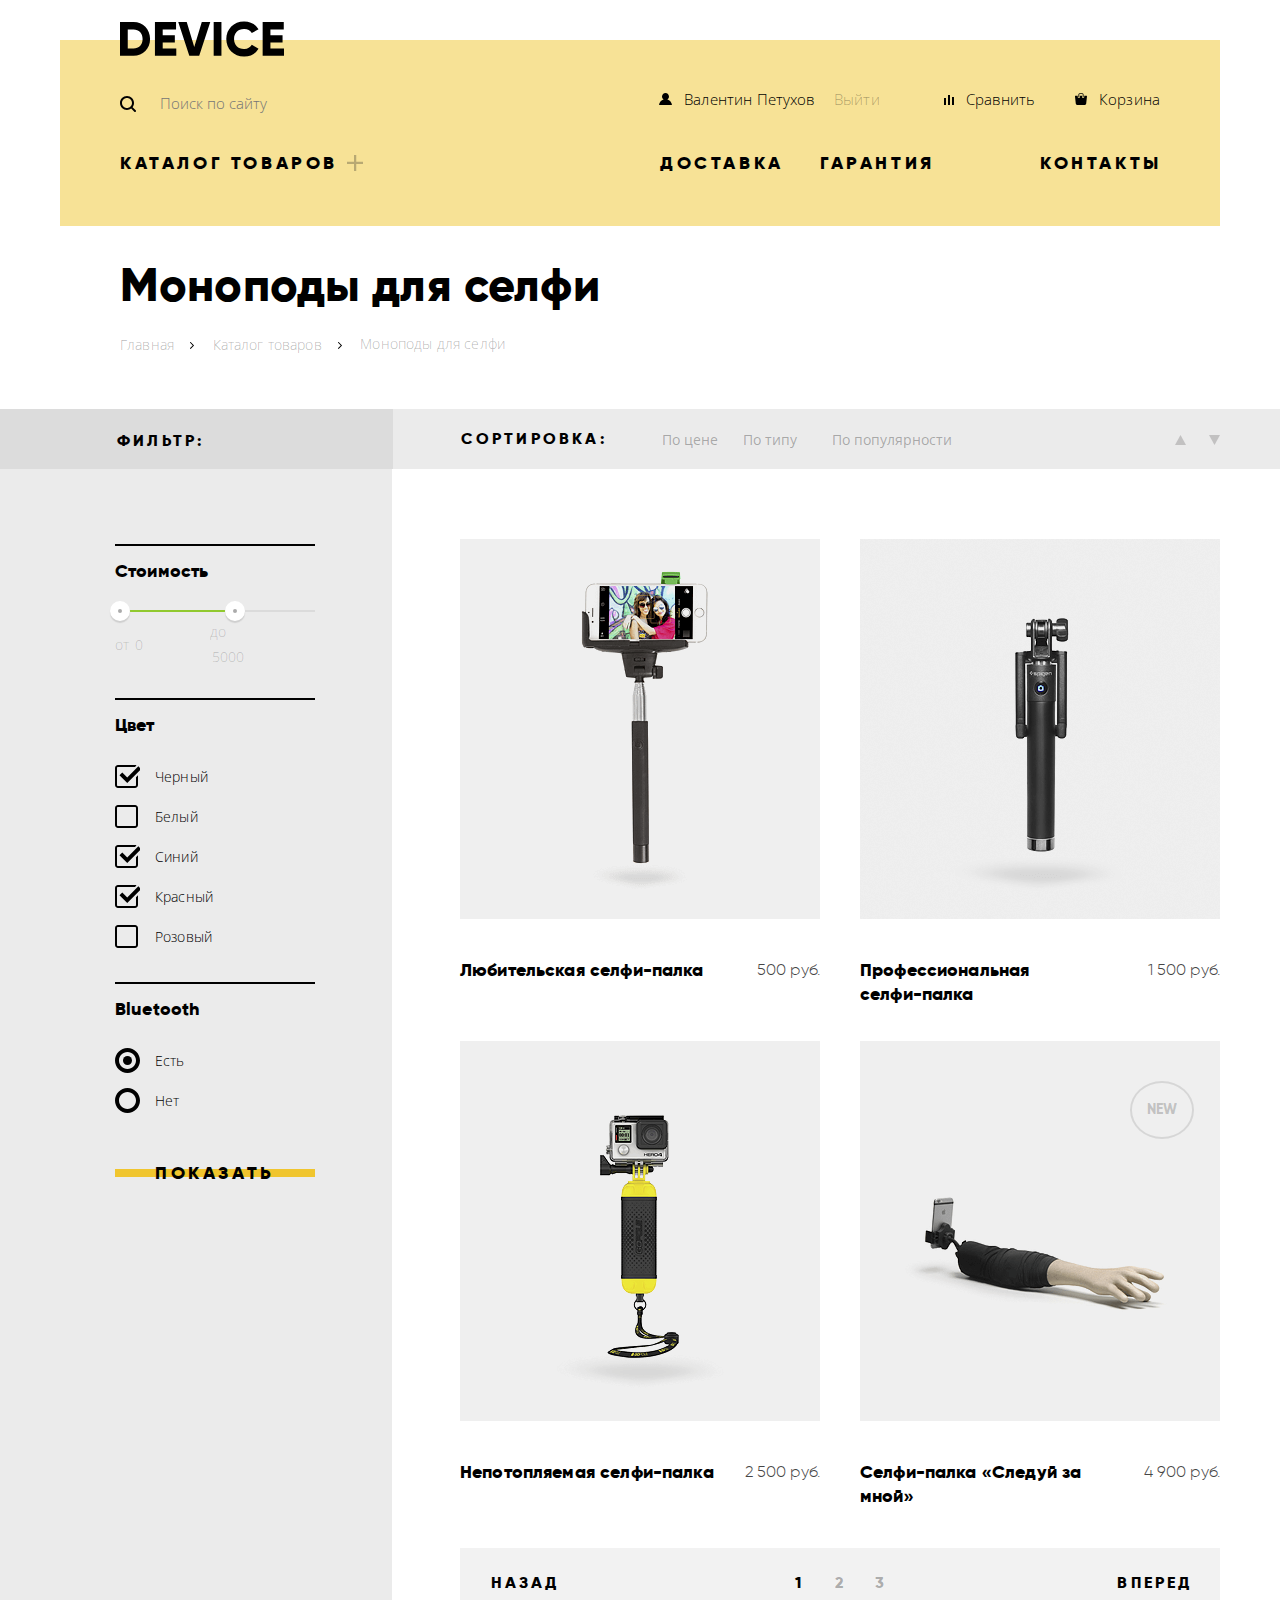
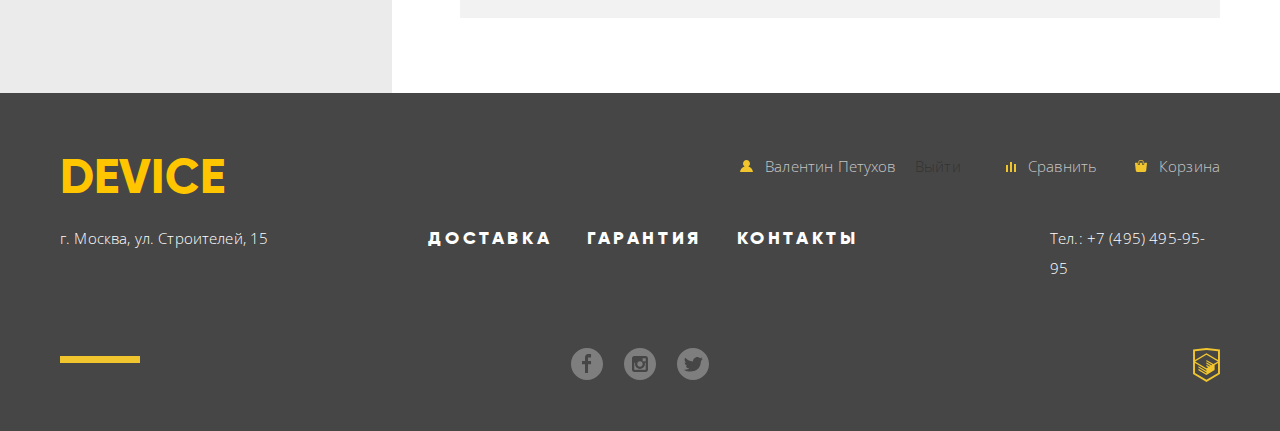
==== commit ba9c5fc1: "Завершил верстку" ====
--- a/catalog.html
+++ b/catalog.html
@@ -3,45 +3,46 @@
   <head>
     <meta charset="UTF-8">
     <title>Каталог</title>
-    <link href="https://fonts.googleapis.com/css?family=Open+Sans:300,400" rel="stylesheet">
+    <link href="https://fonts.googleapis.com/css?family=Open+Sans:300,400&subset=cyrillic" rel="stylesheet">
     <link rel="stylesheet" href="css/normalize.css">
     <link rel="stylesheet" href="css/style.css">  
   </head>
 
   <body>
-      <div class="container">
+    <div class="container">
       <header class="main-header catalog-header">
       <a href="index.html"><img src="img/logo.svg" width="164" height="36" class="logo-device" alt="Логотип интернет-магазина «Device»"></a>
       <ul class="user-navigation">
         <li class="search-form">
-          <form method="GET" action="/echo">
+          <form method="GET" action="https://echo.htmlacademy.ru">
             <input type="search" id="search" placeholder="Поиск по сайту">
             <label class="visually-hidden" for="search"></label>
             <button type="submit" class="search-form-button">Найти</button>
           </form>
         </li>
         <li class="user-item user-name header-user-name">
-            <a href="#.html">
-              <svg width="13px" height="12px" viewBox="0 0 13 12" class="user-icon">
-                <path d="M0.032,12h12.937c-0.163-2.643-2.074-4.837-4.671-5.543C9.306,5.846,9.985,4.75,9.985,3.485
-                C9.985,1.561,8.425,0,6.5,0S3.015,1.561,3.015,3.485c0,1.264,0.68,2.361,1.688,2.972C2.106,7.163,0.194,9.357,0.032,12z"/>
-              </svg>
-              <span class="user-text">Валентин Петухов</span>
-            </a>
-          </li>
+          <a href="#.html">
+            <svg width="13px" height="12px" viewBox="0 0 13 12" class="user-icon">
+              <path d="M0.032,12h12.937c-0.163-2.643-2.074-4.837-4.671-5.543C9.306,5.846,9.985,4.75,9.985,3.485
+              C9.985,1.561,8.425,0,6.5,0S3.015,1.561,3.015,3.485c0,1.264,0.68,2.361,1.688,2.972C2.106,7.163,0.194,9.357,0.032,12z"/>
+            </svg>
+            <span class="user-text">Валентин Петухов</span>
+          </a>
+        </li>
         <li class="user-item logout-item">
           <a href="#.html">
             <span class="logout-text">Выйти</span>
-          </a></li>
+          </a>
+        </li>
         <li class=" user-item catalog-comparison-goods">
-            <a href="#.html">
-              <svg width="10px" height="10px" viewBox="0 0 10 10" class="user-icon">
-                <rect x="8" y="2" width="1.984" height="8"/>
-                <rect y="3" width="1.984" height="7"/>
-                <rect x="4" width="2" height="10"/>
-              </svg>
-              <span class="user-text">Сравнить</span>
-            </a>
+          <a href="#.html">
+            <svg width="10px" height="10px" viewBox="0 0 10 10" class="user-icon">
+              <rect x="8" y="2" width="1.984" height="8"/>
+              <rect y="3" width="1.984" height="7"/>
+              <rect x="4" width="2" height="10"/>
+            </svg>
+            <span class="user-text">Сравнить</span>
+          </a>
           </li>
           <li class="user-item cart header-cart">
             <a href="#.html">
@@ -59,8 +60,8 @@
               <span class="user-text">Корзина</span>
             </a>
           </li>
-      </ul>
-      <nav class="main-navigation">
+        </ul>
+        <nav class="main-navigation">
           <ul class="site-navigation">
             <li class="site-navigation-item navigation-item-catalog"><a href="catalog.html">Каталог товаров</a>
               <ul class="catalog">
@@ -89,20 +90,20 @@
             <li class="site-navigation-item navigation-item-contacts"><a href="#.html">Контакты</a></li>
           </ul>
           </nav>  
-    </header>
-    </div>
+        </header>
+      </div>
   
     <main>
 
-    <div class="container">
-      <h1>Моноподы для селфи</h1>
-
-      <ul class="breadcrumbs">
-        <li class="breadcrumbs-item"><a href="index.html">Главная</a></li>
-        <li class="breadcrumbs-item"><a href="catalog.html">Каталог товаров</a></li>
-        <li class="breadcrumbs-item-current">Моноподы для селфи</li>
-      </ul>
-    </div>
+      <div class="container">
+        <h1>Моноподы для селфи</h1>
+
+        <ul class="breadcrumbs">
+          <li class="breadcrumbs-item"><a href="index.html">Главная</a></li>
+          <li class="breadcrumbs-item"><a href="catalog.html">Каталог товаров</a></li>
+          <li class="breadcrumbs-item-current">Моноподы для селфи</li>
+        </ul>
+      </div>
       
       <section class="filters">
         <h2 class="visually-hidden">Фильтр товаров</h2>
@@ -114,32 +115,32 @@
                    <h3>Фильтр:</h3>
                 </div>
               
-              <section class="sorting">
-                <h2 class="visually-hidden">Сортировка товаров</h2>
-        
-                <h3>Сортировка:</h3>
-                <ul class="sorting-list">
-                  <li class="sorting-item sorting-item-price"><a href="#.html">По цене</a></li>
-                  <li class="sorting-item sorting-item-type"><a href="#.html">По типу</a></li>
-                  <li class="sorting-item sorting-item-popular"><a href="#.html">По популярности</a></li>
-                </ul>
-                <ul class="sorting-arrows">
-                  <li>
-                    <a href="#.html">
-                      <svg width="11px" height="10px" viewBox="0 0 11 10" class="arrow-icon">
-                      <polygon fill="#231F20" points="5.5,0 0,10 11,10 "/>
-                     </svg>
-                    </a>
-                  </li>
-                  <li>
-                    <a href="#.html">
-                      <svg width="11px" height="10px" viewBox="0 0 11 10" class="arrow-icon">
-                        <polyline fill="#231F20" points="5.5,10 0,0 11,0 "/>
+                <section class="sorting">
+                  <h2 class="visually-hidden">Сортировка товаров</h2>
+          
+                  <h3>Сортировка:</h3>
+                  <ul class="sorting-list">
+                    <li class="sorting-item sorting-item-price"><a href="#.html">По цене</a></li>
+                    <li class="sorting-item sorting-item-type"><a href="#.html">По типу</a></li>
+                    <li class="sorting-item sorting-item-popular"><a href="#.html">По популярности</a></li>
+                  </ul>
+                  <ul class="sorting-arrows">
+                    <li>
+                      <a href="#.html">
+                        <svg width="11px" height="10px" viewBox="0 0 11 10" class="arrow-icon">
+                        <polygon fill="#231F20" points="5.5,0 0,10 11,10 "/>
                       </svg>
-                    </a>
-                  </li>
-                </ul>
-              </section>
+                      </a>
+                    </li>
+                    <li>
+                      <a href="#.html">
+                        <svg width="11px" height="10px" viewBox="0 0 11 10" class="arrow-icon">
+                          <polyline fill="#231F20" points="5.5,10 0,0 11,0 "/>
+                        </svg>
+                      </a>
+                    </li>
+                  </ul>
+                </section>
 
               </div>
             </div>
@@ -148,35 +149,46 @@
           <div class="color-catalog-container">
             <div class="container catalog-columns">
       
-            <form method="GET" action="/echo" class="filter-form">
+            <form method="GET" action="https://echo.htmlacademy.ru" class="filter-form">
               <fieldset class="filter-fieldset">
                 <legend>Стоимость</legend>
-                <!--рендж-->
-                <input type="number" id="min-price">
-                <input type="number" id="max-price">
+                <div class="range-filter">
+                  <div class="range-controls">
+                    <div class="scale">
+                      <div class="bar"></div>
+                    </div>
+                    <div class="toggle toggle-min"></div>
+                    <div class="toggle toggle-max"></div>
+                  </div>
+
+                  <div class="price-controls">
+                    <label class="min-price">от <input type="text" name="min-price" value="0"></label>
+                    <label class="max-price">до <input type="text" name="max-price" value="5000"></label>
+                  </div>
+                </div>
               </fieldset>
 
               <fieldset class="filter-fieldset">
                 <legend>Цвет</legend>
                 <ul class="color-list">
                   <li class="color-option">
-                    <input type="checkbox" name="black" id="black-color" checked>
+                    <input type="checkbox" name="black" id="black-color" class="visually-hidden" checked>
                     <label for="black-color">Черный</label>
                   </li>
                   <li class="color-option">
-                    <input type="checkbox" name="white" id="white-color">
+                    <input type="checkbox" name="white" id="white-color" class="visually-hidden" >
                     <label for="white-color">Белый</label>
                   </li>
                   <li class="color-option">
-                    <input type="checkbox" name="blue" id="blue-color" checked>
+                    <input type="checkbox" name="blue" id="blue-color" class="visually-hidden"  checked>
                     <label for="blue-color">Синий</label>
                   </li>
                   <li class="color-option">
-                    <input type="checkbox" name="red" id="red-color" checked>
+                    <input type="checkbox" name="red" id="red-color" class="visually-hidden" checked>
                     <label for="red-color">Красный</label>
                   </li>
                   <li class="color-option">
-                    <input type="checkbox" name="pink" id="pink-color">
+                    <input type="checkbox" name="pink" id="pink-color" class="visually-hidden">
                     <label for="pink-color">Розовый</label>
                   </li>
                 </ul>
@@ -186,16 +198,16 @@
                 <legend>Bluetooth</legend>
                 <ul class="blutooth-option-list">
                   <li class="blutooth-option-item">
-                    <input type="radio" id="bluetooth-yes" name="toggle-bluetooth-option" checked>
+                    <input type="radio" id="bluetooth-yes" name="toggle-bluetooth-option" class="visually-hidden" checked>
                     <label for="bluetooth-yes">Есть</label>
                   </li>
                   <li class="blutooth-option-item">
-                    <input type="radio" id="bluetooth-no" name="toggle-bluetooth-option">
+                    <input type="radio" id="bluetooth-no" name="toggle-bluetooth-option" class="visually-hidden">
                     <label for="bluetooth-no">Нет</label>
                   </li>
                 </ul>
               </fieldset>
-              <button type="submit" class="button">Показать</button>
+              <button type="submit" class="button filter-button">Показать</button>
             </form>
           
 
@@ -203,81 +215,75 @@
               
               <ul class="selfie-sticks-list">
                 <li class="selfie-sticks-item">
-                    <img src="img/amateur-stick.png" width="360" height="380" class="goods-image" alt="Любительская селфи-палка">
-                    <div class="user-action-block">
-                      <div class="user-link-block">
-                        <a href="#.html" class="button add-to-cart"><b>В корзину</b></a>
-                        <a href="#.html" class="add-to-comparsion">Добавить к сравнению</a>
-                      </div>
+                  <img src="img/amateur-stick.png" width="360" height="380" class="goods-image" alt="Любительская селфи-палка">
+                  <div class="user-action-block">
+                    <div class="user-link-block">
+                      <a href="#.html" class="button add-to-cart"><b>В корзину</b></a>
+                      <a href="#.html" class="add-to-comparsion">Добавить к сравнению</a>
                     </div>
-
-                    <div class="selfie-stick-info-line">
-                      <a href="#.html" class="goods-page"><h3>Любительская селфи-палка</h3></a>
-                      <p class="selfie-sticks-price">500 руб.</p>
+                  </div>
+
+                  <div class="selfie-stick-info-line">
+                    <a href="#.html" class="goods-page"><h3>Любительская селфи-палка</h3></a>
+                    <p class="selfie-sticks-price">500 руб.</p>
+                  </div>  
+                </li>
+
+                <li class="selfie-sticks-item">
+                  <img src="img/professional-stick.png" width="360" height="380" class="goods-image" alt="Профессиональная селфи-палка">
+                  <div class="user-action-block">
+                    <div class="user-link-block">
+                      <a href="#.html" class="button add-to-cart"><b>В корзину</b></a>
+                      <a href="#.html" class="add-to-comparsion">Добавить к сравнению</a>
                     </div>
-                    
+                  </div>
+                  <div class="selfie-stick-info-line">
+                    <a href="#.html" class="goods-page professional-stick"><h3>Профессиональная селфи-палка</h3></a>
+                    <p class="selfie-sticks-price">1 500 руб.</p>
+                  </div>
                 </li>
 
                 <li class="selfie-sticks-item">
-                      <img src="img/professional-stick.png" width="360" height="380" class="goods-image" alt="Профессиональная селфи-палка">
-                   
-                      <div class="user-action-block">
-                        <div class="user-link-block">
-                          <a href="#.html" class="button add-to-cart"><b>В корзину</b></a>
-                          <a href="#.html" class="add-to-comparsion">Добавить к сравнению</a>
-                        </div>
-                      </div>
-
-                    <div class="selfie-stick-info-line">
-                      <a href="#.html" class="goods-page"><h3>Профессиональная селфи-палка</h3></a>
-                      <p class="selfie-sticks-price">1500 руб.</p>
+                  <img src="img/unsinkable-stick.png" width="360" height="380" class="goods-image" alt="Непотопляемая селфи-палка">
+                  <div class="user-action-block">
+                    <div class="user-link-block">
+                      <a href="#.html" class="button add-to-cart"><b>В корзину</b></a>
+                      <a href="#.html" class="add-to-comparsion">Добавить к сравнению</a>
                     </div>
-                </li>
-
-                <li class="selfie-sticks-item">
-                      <img src="img/unsinkable-stick.png" width="360" height="380" class="goods-image" alt="Непотопляемая селфи-палка">
-                   
-                    <div class="user-action-block">
-                        <div class="user-link-block">
-                          <a href="#.html" class="button add-to-cart"><b>В корзину</b></a>
-                          <a href="#.html" class="add-to-comparsion">Добавить к сравнению</a>
-                        </div>
+                  </div>
+                  <div class="selfie-stick-info-line">
+                    <a href="#.html" class="goods-page"><h3>Непотопляемая селфи-палка</h3></a>
+                    <p class="selfie-sticks-price">2 500 руб.</p>
+                  </div>
+                </li>
+                
+
+                <li class="selfie-sticks-item follow-me-stick">
+                  <img src="img/follow-me-stick.png" width="360" height="380" class="goods-image" alt="Селфи-палка «Следуй за мной»">
+                  <div class="user-action-block">
+                    <div class="user-link-block">
+                      <a href="#.html" class="button add-to-cart"><b>В корзину</b></a>
+                      <a href="#.html" class="add-to-comparsion">Добавить к сравнению</a>
                     </div>
-
-                    <div class="selfie-stick-info-line">
-                      <a href="#.html" class="goods-page"><h3>Непотопляемая селфи-палка</h3></a>
-                      <p class="selfie-sticks-price">2500 руб.</p>
-                    </div>
-                </li>
-
-                <li class="selfie-sticks-item follow-me-stick">
-                    
-                    <img src="img/follow-me-stick.png" width="360" height="380" class="goods-image" alt="Селфи-палка «Следуй за мной»">
-                    
-                    <div class="user-action-block">
-                      <div class="user-link-block">
-                        <a href="#.html" class="button add-to-cart"><b>В корзину</b></a>
-                        <a href="#.html" class="add-to-comparsion">Добавить к сравнению</a>
-                      </div>
-                    </div>
-                    <div class="selfie-stick-info-line">
-                      <a href="#.html" class="goods-page"><h3>Селфи-палка «Следуй за мной»</h3></a>
-                      <p class="selfie-sticks-price">4900 руб.</p>
-                    </div>
+                  </div>
+                  <div class="selfie-stick-info-line">
+                    <a href="#.html" class="goods-page"><h3>Селфи-палка «Следуй за мной»</h3></a>
+                    <p class="selfie-sticks-price">4 900 руб.</p>
+                  </div>
                 </li>
               </ul>
 
-                    <ul class="pagination-list">
-                      <li class="pagination-item pagination-item-previous"><a href="#.html">Назад</a></li>
-                      <li class="pagination-item pagination-item-current"><a>1</a></li>
-                      <li class="pagination-item pagination-item"><a href="#.html">2</a></li>
-                      <li class="pagination-item pagination-item"><a href="#.html">3</a></li>
-                      <li class="pagination-item pagination-item-next"><a href="#.html">Вперед</a></li>
-                    </ul>
-              </div>
+              <ul class="pagination-list">
+                <li class="pagination-item pagination-item-previous"><a href="#.html">Назад</a></li>
+                <li class="pagination-item pagination-item-current"><a>1</a></li>
+                <li class="pagination-item"><a href="#.html">2</a></li>
+                <li class="pagination-item "><a href="#.html">3</a></li>
+                <li class="pagination-item pagination-item-next"><a href="#.html">Вперед</a></li>
+              </ul>
+            </div>
           </div>
         </div>
-    </section>
+      </section>
     </main>
 
     <footer class="main-footer">
@@ -285,51 +291,51 @@
       <div class="footer-top">
         <p class="logo-footer">Device</p>
         <ul class="catalog-footer-user-navigation ">
-            <li class="user-item user-name">
-                <a href="#.html" class="footer-user-link">
-                  <svg width="13px" height="12px" viewBox="0 0 13 12" class="user-icon" fill="#f0c52e">
-                    <path d="M0.032,12h12.937c-0.163-2.643-2.074-4.837-4.671-5.543C9.306,5.846,9.985,4.75,9.985,3.485
-                    C9.985,1.561,8.425,0,6.5,0S3.015,1.561,3.015,3.485c0,1.264,0.68,2.361,1.688,2.972C2.106,7.163,0.194,9.357,0.032,12z"/>
-                  </svg>
-                  <span class="user-text footer-user-text">Валентин Петухов</span>
-                </a>
-              </li>
-            <li class="user-item logout-item">
-              <a href="#.html" >
-                <span class="footer-user-text logout-text">Выйти</span>
+          <li class="user-item user-name">
+              <a href="#.html" class="footer-user-link">
+                <svg width="13px" height="12px" viewBox="0 0 13 12" class="user-icon" fill="#f0c52e">
+                  <path d="M0.032,12h12.937c-0.163-2.643-2.074-4.837-4.671-5.543C9.306,5.846,9.985,4.75,9.985,3.485
+                  C9.985,1.561,8.425,0,6.5,0S3.015,1.561,3.015,3.485c0,1.264,0.68,2.361,1.688,2.972C2.106,7.163,0.194,9.357,0.032,12z"/>
+                </svg>
+                <span class="user-text footer-user-text">Валентин Петухов</span>
               </a>
-            </li>
-            <li class=" user-item catalog-footer-comparison-goods">
-                <a href="#.html" class="footer-user-link">
-                  <svg width="10px" height="10px" viewBox="0 0 10 10" class="user-icon" fill="#f0c52e">
-                    <rect x="8" y="2" width="1.984" height="8"/>
-                    <rect y="3" width="1.984" height="7"/>
-                    <rect x="4" width="2" height="10"/>
-                  </svg>
-                  <span class="user-text footer-user-text">Сравнить</span>
-                </a>
-              </li>
-              <li class="user-item cart">
-                <a href="#.html" class="footer-user-link">
-                  <svg width="12px" height="12px" viewBox="0 0 12 12" class="user-icon" fill="#f0c52e">
-                    <g>
-                      <path d="M11.864,3.017c-0.082-0.098-0.203-0.154-0.327-0.154H9.225V4.09c0,0.563-0.484,1.022-1.08,1.022
-                      c-0.594,0-1.078-0.458-1.078-1.022V2.863H4.909V4.09c0,0.563-0.485,1.022-1.08,1.022c-0.595,0-1.078-0.458-1.078-1.022V2.863H0.438
-                      c-0.125,0-0.243,0.056-0.327,0.154C0.028,3.115-0.012,3.245,0.003,3.375l0.776,7.134c0.015,0.806,0.642,1.455,1.411,1.455h7.595
-                      c0.77,0,1.396-0.649,1.411-1.455l0.776-7.134C11.987,3.245,11.946,3.115,11.864,3.017z"/>
-                      <path d="M3.829,4.499c0.239,0,0.433-0.184,0.433-0.409V1.84c0-0.632,0.672-1.022,1.295-1.022h1.079
-                      c0.655,0,1.078,0.401,1.078,1.022v2.25c0,0.225,0.194,0.409,0.431,0.409c0.239,0,0.433-0.184,0.433-0.409V1.84
-                      C8.577,0.773,7.761,0,6.636,0H5.557C4.367,0,3.398,0.826,3.398,1.84v2.25C3.398,4.315,3.592,4.499,3.829,4.499z"/>
-                    </g>
-                  </svg>
-                  <span class="user-text footer-user-text">Корзина</span>
-                </a>
-              </li>
+          </li>
+          <li class="user-item logout-item">
+            <a href="#.html" >
+              <span class="footer-user-text logout-text">Выйти</span>
+            </a>
+          </li>
+          <li class=" user-item catalog-footer-comparison-goods">
+            <a href="#.html" class="footer-user-link">
+              <svg width="10px" height="10px" viewBox="0 0 10 10" class="user-icon" fill="#f0c52e">
+                <rect x="8" y="2" width="1.984" height="8"/>
+                <rect y="3" width="1.984" height="7"/>
+                <rect x="4" width="2" height="10"/>
+              </svg>
+              <span class="user-text footer-user-text">Сравнить</span>
+            </a>
+          </li>
+          <li class="user-item cart">
+            <a href="#.html" class="footer-user-link">
+              <svg width="12px" height="12px" viewBox="0 0 12 12" class="user-icon" fill="#f0c52e">
+                <g>
+                  <path d="M11.864,3.017c-0.082-0.098-0.203-0.154-0.327-0.154H9.225V4.09c0,0.563-0.484,1.022-1.08,1.022
+                  c-0.594,0-1.078-0.458-1.078-1.022V2.863H4.909V4.09c0,0.563-0.485,1.022-1.08,1.022c-0.595,0-1.078-0.458-1.078-1.022V2.863H0.438
+                  c-0.125,0-0.243,0.056-0.327,0.154C0.028,3.115-0.012,3.245,0.003,3.375l0.776,7.134c0.015,0.806,0.642,1.455,1.411,1.455h7.595
+                  c0.77,0,1.396-0.649,1.411-1.455l0.776-7.134C11.987,3.245,11.946,3.115,11.864,3.017z"/>
+                  <path d="M3.829,4.499c0.239,0,0.433-0.184,0.433-0.409V1.84c0-0.632,0.672-1.022,1.295-1.022h1.079
+                  c0.655,0,1.078,0.401,1.078,1.022v2.25c0,0.225,0.194,0.409,0.431,0.409c0.239,0,0.433-0.184,0.433-0.409V1.84
+                  C8.577,0.773,7.761,0,6.636,0H5.557C4.367,0,3.398,0.826,3.398,1.84v2.25C3.398,4.315,3.592,4.499,3.829,4.499z"/>
+                </g>
+              </svg>
+              <span class="user-text footer-user-text">Корзина</span>
+            </a>
+          </li>
         </ul>
-        </div>
+      </div>
 
       <div class="footer-middle">
-        <p>г. Москва, ул. Строителей, 15</p>
+        <p class="footer-address">г. Москва, ул. Строителей, 15</p>
         <ul class="footer-services">
           <li><a href="#.html">Доставка</a></li>
           <li><a href="#.html">Гарантия</a></li>
@@ -339,44 +345,44 @@
       </div>
 
       <div class="footer-bottom">
-          <ul class="footer-social">
-            <li>
-              <a href="#.html" class="social-link" aria-label="Подписывайтесь на наш Facebook">
-                <svg width="32px" height="32px" viewBox="0 0 32 32" >
+        <ul class="footer-social">
+          <li>
+            <a href="#.html" class="social-link" aria-label="Подписывайтесь на наш Facebook">
+              <svg width="32px" height="32px" viewBox="0 0 32 32" >
                 <path fill="#FFFFFF" d="M16,0C7.164,0,0,7.163,0,16s7.164,16,16,16c8.837,0,16-7.164,16-16S24.837,0,16,0z M20.062,9.455h-3.021
-                 v3.444h3.021v3.445h-3.021v8.61h-3.021v-8.61H11v-3.445h3.021V9.455c0-1.902,1.353-3.445,3.021-3.445h3.021V9.455z"/>
-               </svg>
-              </a>
-            </li>
-            <li>
-              <a href="#.html" class="social-link" aria-label="Подписывайтесь на наш Instagram">
-                <svg width="32px" height="32px" viewBox="0 0 32 32">
-                <g>
-                 <path fill="#FFFFFF" d="M20.916,16c0,2.728-2.211,4.938-4.938,4.938S11.039,18.728,11.039,16c0-0.394,0.051-0.773,0.138-1.14
-                  h-0.897v6.838h11.396V14.86h-0.897C20.865,15.227,20.916,15.606,20.916,16z"/>
-                 <path fill="#FFFFFF" d="M15.978,18.659c1.466,0,2.659-1.193,2.659-2.659s-1.193-2.659-2.659-2.659
-                  c-1.466,0-2.659,1.193-2.659,2.659S14.511,18.659,15.978,18.659z"/>
-                 <rect x="18.637" y="10.302" fill="#FFFFFF" width="3.039" height="3.039"/>
-                 <path fill="#FFFFFF" d="M16,0C7.164,0,0,7.164,0,16c0,8.837,7.164,16,16,16c8.837,0,16-7.163,16-16C32,7.164,24.837,0,16,0z
-                  M23.955,21.698c0,1.254-1.025,2.279-2.279,2.279H10.279C9.026,23.978,8,22.952,8,21.698V10.302c0-1.253,1.026-2.279,2.279-2.279
-                  h11.396c1.254,0,2.279,1.026,2.279,2.279V21.698z"/>
-                </g>
-                </svg>
-              </a>
-            </li>
-            <li>
-              <a href="#.html" class="social-link" aria-label="Подписывайтесь на наш Twitter">
-                <svg height="32px" viewBox="0 0 32 32">
+                v3.444h3.021v3.445h-3.021v8.61h-3.021v-8.61H11v-3.445h3.021V9.455c0-1.902,1.353-3.445,3.021-3.445h3.021V9.455z"/>
+              </svg>
+            </a>
+          </li>
+          <li>
+            <a href="#.html" class="social-link" aria-label="Подписывайтесь на наш Instagram">
+              <svg width="32px" height="32px" viewBox="0 0 32 32">
+              <g>
+                <path fill="#FFFFFF" d="M20.916,16c0,2.728-2.211,4.938-4.938,4.938S11.039,18.728,11.039,16c0-0.394,0.051-0.773,0.138-1.14
+                h-0.897v6.838h11.396V14.86h-0.897C20.865,15.227,20.916,15.606,20.916,16z"/>
+                <path fill="#FFFFFF" d="M15.978,18.659c1.466,0,2.659-1.193,2.659-2.659s-1.193-2.659-2.659-2.659
+                c-1.466,0-2.659,1.193-2.659,2.659S14.511,18.659,15.978,18.659z"/>
+                <rect x="18.637" y="10.302" fill="#FFFFFF" width="3.039" height="3.039"/>
                 <path fill="#FFFFFF" d="M16,0C7.164,0,0,7.164,0,16c0,8.837,7.164,16,16,16c8.837,0,16-7.163,16-16C32,7.164,24.837,0,16,0z
-                 M23.944,12.809c-0.251,6.516-3.463,10.832-10.992,10.702c-0.14,0-0.205,0-0.233,0c-0.015,0-0.021,0-0.021,0
-                c-0.029,0-0.094,0-0.232,0c-0.447,0-4.543-0.443-5.344-1.823c2.479,0.19,4.247-0.406,5.12-1.136
-                c-1.048-0.289-2.923-0.461-3.251-2.848c0.384,0.104,0.618,0.221,1.299,0.113c-1.307-0.824-2.758-1.519-2.679-3.643
-                c0.311,0.317,1.164,0.518,1.46,0.457c-0.768-0.233-2.149-3.244-0.974-4.781c1.984,1.79,4.075,3.482,7.804,3.643
-                c0.227-2.214,1.24-3.699,3.168-4.325c1.84-0.479,3.255,0.26,3.901,1.138c0.737-0.224,1.453-0.466,2.193-0.685
-                c-0.004,0.833-0.569,1.463-0.935,1.709c0.747,0.165,1.423-0.475,1.423-0.475C25.467,11.818,24.557,12.58,23.944,12.809z"/>
-               </svg>
-              </a>
-            </li>
+                M23.955,21.698c0,1.254-1.025,2.279-2.279,2.279H10.279C9.026,23.978,8,22.952,8,21.698V10.302c0-1.253,1.026-2.279,2.279-2.279
+                h11.396c1.254,0,2.279,1.026,2.279,2.279V21.698z"/>
+              </g>
+              </svg>
+            </a>
+          </li>
+          <li>
+            <a href="#.html" class="social-link" aria-label="Подписывайтесь на наш Twitter">
+              <svg height="32px" width="32px" viewBox="0 0 32 32">
+              <path fill="#FFFFFF" d="M16,0C7.164,0,0,7.164,0,16c0,8.837,7.164,16,16,16c8.837,0,16-7.163,16-16C32,7.164,24.837,0,16,0z
+              M23.944,12.809c-0.251,6.516-3.463,10.832-10.992,10.702c-0.14,0-0.205,0-0.233,0c-0.015,0-0.021,0-0.021,0
+              c-0.029,0-0.094,0-0.232,0c-0.447,0-4.543-0.443-5.344-1.823c2.479,0.19,4.247-0.406,5.12-1.136
+              c-1.048-0.289-2.923-0.461-3.251-2.848c0.384,0.104,0.618,0.221,1.299,0.113c-1.307-0.824-2.758-1.519-2.679-3.643
+              c0.311,0.317,1.164,0.518,1.46,0.457c-0.768-0.233-2.149-3.244-0.974-4.781c1.984,1.79,4.075,3.482,7.804,3.643
+              c0.227-2.214,1.24-3.699,3.168-4.325c1.84-0.479,3.255,0.26,3.901,1.138c0.737-0.224,1.453-0.466,2.193-0.685
+              c-0.004,0.833-0.569,1.463-0.935,1.709c0.747,0.165,1.423-0.475,1.423-0.475C25.467,11.818,24.557,12.58,23.944,12.809z"/>
+              </svg>
+            </a>
+          </li>
           </ul>
           <p class="copyright">
             <a href="https://htmlacademy.ru/intensive/htmlcss" aria-label="HTML Academy">
@@ -389,8 +395,6 @@
           </p>
         </div>
       </div>
-      </footer>
-    </footer>
-    
-</body>
+    </footer> 
+  </body>
 </html>
--- a/css/style.css
+++ b/css/style.css
@@ -40,7 +40,7 @@
 
 .visually-hidden:not(:focus):not(:active),
  input[type="checkbox"].visually-hidden,
- input[type="radio"].visually-hidden {
+ input[type="radio"].visually-hidden  {
   position: absolute;
 
   width: 1px;
@@ -96,7 +96,7 @@
   flex-wrap: wrap;
   align-items: center;
 
-  margin: 45px 0 0;
+  margin: 41px 0 0;
   padding: 0;
 
   list-style: none;
@@ -106,6 +106,7 @@
   position: relative;
 
   width: 440px;
+  top: 5px;
 }
 
 .search-form form {
@@ -115,7 +116,7 @@
 .search-form input[type="search"] {
   width: 80%;
 
-  padding-left: 25px;
+  padding-left: 40px;
 
   font: inherit;
   color: rgba(0, 0, 0 , 0.3);
@@ -142,7 +143,6 @@
   bottom: 0;
 
   visibility: hidden;
-
 }
 
 input[type="search"]:focus ~ .search-form-button {
@@ -168,7 +168,6 @@
 
   color: #000;
   background-color: transparent;
-
   border: 2px solid #000; 
 }
 
@@ -180,15 +179,14 @@
   color: rgba(255, 255, 255, 0.3);
   background-color: #000;
 
-  /* z-index: 0; */
   visibility: visible
 }
 
-.user-navigation::before { /* Иконка поиска */
+.user-navigation::before { 
   content: "";
   
   position: absolute;
-  top: 53px;
+  top: 55px;
 
   width: 16px;
   height: 16px;
@@ -207,24 +205,24 @@
 
 .user-navigation a {
   color: #000;
-}
-
-.user-navigation a:hover,
-.user-navigation a:focus {
+  padding-left: 4px;
+}
+
+.user-navigation a:hover {
   color: rgba(0, 0, 0 , 0.6);
 }
 
-.user-navigation a:active{
+.user-text:active { /* Для IE*/
   color: rgba(0, 0, 0 , 0.3);
 }
 
 .user-icon {
-  padding-right: 5px;
+  padding-right: 8px;
 }
 
 .login-link {
   width: 200px;
-  margin-left: 100px;
+  margin-left: 95px;
 }
 
 .user-item:active .user-icon {
@@ -233,14 +231,13 @@
 
 .comparison-goods {
   width: 100px;
-  padding-left: 65px;
+  margin-left: 85px;
 }
 
 .cart {
   width: 100px;
   margin-left: auto;
-  padding-left: 20px;
-
+  
   text-align: right;
 }
 
@@ -248,7 +245,7 @@
   display: flex;
   flex-wrap: wrap;
 
-  margin: 45px 0 0;
+  margin: 35px 0 0;
   padding: 0;
 
   list-style: none;
@@ -274,28 +271,28 @@
 }
 
 .catalog {
-  
-  position: absolute;
-
-  display: flex;
+  display: flex;
+
+  position: absolute;
+  left:-60px;
   
   width: 1160px;
-  left:-60px;
-  
-  box-sizing: border-box;
-  margin: 0;
-  padding: 0;
+  min-height: 165px;
+
+  margin: 0;
+  padding: 0;
+
   padding-left: 60px;
   padding-bottom: 24px;
   padding-top: 20px;
-
+ 
+  box-sizing: border-box;
   background-color: #f7e296;
  
+  visibility: hidden;
+  z-index: 2;
+
   list-style: none;
-  
-  visibility: hidden;
-
-  z-index: 2;
 }
 
 .catalog:hover {
@@ -341,7 +338,8 @@
 
 .navigation-item-catalog {
   position: relative;
-  width: 300px;
+
+  width: 250px;
 }
 
 .navigation-item-catalog a:hover ~ .catalog {
@@ -352,22 +350,22 @@
   content: "";
   
   position: absolute;
-  right: 52px;
-  top: 2px;
+  right: 7px;
+  top: 4px;
+
   width: 16px;
   height: 16px;
 
   background-image: url("../img/plus.png");
   background-repeat: no-repeat;
   background-position: 0 0;
-
   color: rgba(0, 0, 0 , 0.3);
 }
 
 .navigation-item-delivery {
   position: relative;
   width: 160px;
-  margin-left: 240px;
+  margin-left: 290px;
 }
 
 .navigation-item-delivery > a::after {
@@ -399,17 +397,15 @@
 
   display: flex;
   justify-content: center; 
- 
 }
 
 .main-slider::before {
-  content: "01";
-
-  position: absolute;
-
-  top: -140px;
+  content: "";
+
+  position: absolute;
+
+  top: -130px;
   right: 50px;
-  
 
   font-family: "Gilroy", Arial, sans-serif;
   font-size: 179px;
@@ -420,32 +416,63 @@
   color: #fff;
 }
 
+.selfie-stick-slider::before {
+  content: "01";
+}
+
+.bracelet-slider::before {
+  content: "02";
+}
+
+.quadrupter-slider::before {
+  content: "03";
+}
+ 
 .image-block {
-  position: relative;
-  top: -100px;
-}
-
+  display: flex;
+  align-items: center;
+  justify-content: center;
+
+  position: relative;
+  top: -110px;
+  left: -30px;
+
+  width: 526px;
+  height: 486px;
+  padding-right: 40px;
+
+  box-sizing: border-box;
+}
 
 .description-column {
   position: relative;
-  top:-75px;
+  top: -35px;
+  left: 5px;
+
   width: 495px;
-  margin-left: 40px;
 }
 
 .description-column p {
+  margin: 0;
+  padding: 0;
+}
+
+.description-column .description {
+  margin-top: 20px;
+}
+
+.bracelet-slider .description {
+  width: 470px;
+}
+
+.quadrupter-slider .slogan {
+  width: 600px;
+}
+
+.slider-button {
+  width: 225px;
   margin-top: 30px;
-  padding: 0;
-}
-
-.slider-button {
-  
-  position: relative;
-
-  width: 225px;
-  margin-top: 50px;
   padding: 20px 40px;
-  
 }
 
 .slider-button::after {
@@ -463,6 +490,10 @@
   z-index: -1;
 }
 
+.selfie-stick-slider {
+  display: none;
+}
+
 .bracelet-slider {
   display: none;
 }
@@ -471,12 +502,61 @@
   display: none;
 }
 
+.most-popular-goods {
+  position: relative;
+}
+
 .main-slider-controls {
+  display: flex;
+  justify-content: space-between;
+
+  position: absolute;
+  top: 215px;
+  right: 80px;
+
+  width: 80px;
+  margin: 0;
+  padding: 0;
+ 
+  z-index: 5;
+
   list-style: none;
 }
 
-.main-slider-controls button{
-  display: none;
+.main-slider-controls-item label {
+  display: block;
+
+  width: 12px;
+  height: 12px;
+
+  background-image:url("../img/slider-button-empty.svg");
+  background-size: 12px 12px;
+  background-position: 0 0;
+  background-repeat: no-repeat;
+}
+
+.selfie-stick-radio:checked ~ .main-slider-controls .selfie-stick-label {
+  background-image: url("../img/slider-button-checked.svg");
+}
+
+.selfie-stick-radio:checked ~ .goods-list .selfie-stick-slider {
+  display: flex;
+}
+
+.bracelet-radio:checked ~ .main-slider-controls .bracelet-label {
+  background-image: url("../img/slider-button-checked.svg");
+}
+
+.bracelet-radio:checked ~ .goods-list .bracelet-slider {
+  display: flex;
+}
+
+.quadrupter-radio:checked ~ .main-slider-controls .quadrupter-label {
+  background-image: url("../img/slider-button-checked.svg");
+}
+
+.quadrupter-radio:checked ~ .goods-list .quadrupter-slider {
+  display: flex;
 }
 
 .goods-list {
@@ -501,7 +581,7 @@
   font-weight: 300;
   letter-spacing: 0.01em;
   color: #464646;
-  margin-top: 65px;
+  margin-top: 35px;
 } 
 
 .table th {
@@ -519,11 +599,13 @@
 }
 
 .table-width {
-  width: 180px;
+  width: 255px;
+
+  text-align: left;
 }
 
 .table-cell {
-  padding-top: 15px;
+  padding-top: 5px;
 }
 
 .button {
@@ -570,6 +652,9 @@
 }
 
 .category-item h3 {
+  padding: 0;
+  margin: 0;
+
   font-family: "Gilroy", Arial, sans-serif;
   font-size: 18px;
   line-height: 24px;
@@ -577,8 +662,14 @@
   color: #000;
 }
 
+.monopod-item h3 {
+  display: block;
+
+  width: 120px;
+}
+
 .popular-icon {
-  margin-bottom: 27px;
+  margin-bottom: 15px;
 
   background-color: #f7e296;
 }
@@ -595,8 +686,21 @@
   color: rgba(0, 0, 0 , 0.3);
 }
 
+.popular-icon:active path, /* для IE */
+.popular-icon:active circle,
+.popular-icon:active polygon,
+.popular-icon:active ellipse,
+.popular-icon:active rect,
+.popular-icon:active + h3  { 
+  opacity: 0.3;
+}
+
+.popular-icon + h3:active {
+  opacity: 0.3;
+}
+
 .services {
-  margin-top: 190px;
+  margin-top: 180px;
 
   background-color: #e5e5e5;
 }
@@ -608,10 +712,9 @@
   min-height: 290px;
 }
 
-
 .services-slider-controls {
   position: relative;
-  top: -15px;
+  top: -20px;
 
   width: 280px;
   margin: 0;
@@ -620,22 +723,21 @@
   list-style: none;
 }
 
-.services-description {
+.services-description-list {
   position: relative;
   
   top: -25px;
   width: 695px;
 
   margin: 0;
-  
   padding-left: 120px;
 
   list-style: none;
 }
 
-.services-description h3 {
-  margin: 0;
-  margin-bottom: 40px;
+.services-description-list h3 {
+  margin: 0;
+  margin-bottom: 30px;
 
   font-family: "Gilroy", Arial, sans-serif;
   font-size: 47px;
@@ -644,6 +746,12 @@
   color: #000;
 }
 
+.services-description {
+  width: 435px;
+  padding: 0;
+  margin: 0;
+}
+
 .services-slider-item {
   margin-bottom: 15px;  
 }
@@ -661,15 +769,18 @@
 }
 
 .button-service {
-  
-  width: 160px;
   padding: 10px 20px;
-  margin-bottom: 25px;
+  margin-bottom: 20px;
+}
+
+.button-credit {
+  padding-left: 35px;
 }
 
 .button-service:active {
   width: 280px;
   padding-right: 100px;
+
   background-color: #000;
   color: #f7e184;
 }
@@ -678,7 +789,7 @@
   content: "";
 
   position: absolute;
-  top: 26px;
+  top: 28px;
   left: 0;
 
   width: 220px;
@@ -693,23 +804,62 @@
   content: "";
 
   position: absolute;
-  top: -48px;
-  right: 0;
+  top: -80px;
+  right: -3px;
 
   width: 7px;
-  height: 319px;
+  height: 320px;
 
   background-color: #000;
 }
 
-.delivery-description {
-  display: flex;
-
+.service-description-item {
+  display: flex;
   justify-content: space-between;
 }
 
-.delivery-container {
-  width: 430px;
+.service-container {
+  width: 440px;
+}
+
+.service-description-item {
+  display: none;
+}
+
+.slider-delivery-radio:checked ~ .services-slider-controls .button-delivery {
+  width: 280px;
+  padding-right: 100px;
+
+  background-color: #000;
+  color: #f7e184;
+} 
+
+.slider-delivery-radio:checked ~ .services-description-list .delivery-item {
+  display: flex
+}
+
+.slider-warranty-radio:checked ~ .services-slider-controls .button-warranty {
+  width: 280px;
+  padding-right: 100px;
+
+  background-color: #000;
+  color: #f7e184;
+} 
+
+.slider-warranty-radio:checked ~ .services-description-list .warranty-item {
+  display: flex
+}
+
+.slider-credit-radio:checked ~ .services-slider-controls .button-credit {
+  width: 280px;
+  padding-right: 100px;
+
+  background-color: #000;
+  color: #f7e184;
+} 
+
+.slider-credit-radio:checked ~ .services-description-list .credit-item {
+  display: flex
 }
 
 .brand-list {
@@ -717,18 +867,70 @@
   flex-wrap: wrap;
   justify-content: space-between;
 
-  margin: 100px 0 0;
+  margin: 95px 0 0;
   padding: 0;
 
   list-style: none;
 }
 
-.brand-item img {
-  filter: grayscale(1);
-}
-
-.brand-item img:hover {
-  filter: none;
+.brand-list img {
+  width: 260px;
+  height: 100px;
+}
+
+.brand-item {
+  position: relative;
+}
+
+.brand-item::before {
+  content: "";
+
+  position: absolute;
+
+  width: 260px;
+  height: 100px;
+
+  z-index: -1;
+}
+
+.dji-item::before {
+  display:none;
+
+  background-image: url("../img/dji-active.png"); 
+}
+
+.dji-item:hover::before {
+  display: block;
+}
+
+.spgadjets-item::before {
+  display:none;
+
+  background-image: url("../img/spgadjets-active.png");
+}
+
+.spgadjets-item:hover::before {
+  display: block;
+}
+
+.gopro-item::before {
+  display:none;
+
+  background-image: url("../img/gopro-active.png");
+}
+
+.gopro-item:hover::before {
+  display: block;
+}
+
+.vive-item::before {
+  display:none;
+
+  background-image: url("../img/vive-active.png"); 
+}
+
+.vive-item:hover::before {
+  display: block;
 }
 
 .store-info {
@@ -736,11 +938,14 @@
   flex-wrap: wrap;
   justify-content: space-between;
 
-  margin-top: 100px;
+  margin-top: 135px;
   margin-bottom: 70px;
 }
 
 .store-info h3 {
+  padding: 0;
+  margin: 0;
+
   font-family: "Gilroy", Arial, sans-serif;
   font-size: 47px;
   line-height: 48px;
@@ -754,14 +959,29 @@
 
 .about-us p {
   margin: 0;
-}
-
-.about-us p:first-of-type {
-  margin-top: 55px;
-}
-
-.about-us p:nth-of-type(2) {
-  margin-top: 35px;
+  padding: 0;
+
+  width: 475px;
+  letter-spacing: 0;
+}
+
+.about-us-button {
+  top: -12px
+}
+
+.contacts p {
+  margin: 0;
+  padding: 0;
+}
+
+.about-us p:first-of-type,
+.contacts p:first-of-type {
+  margin-top: 45px;
+}
+
+.about-us p:nth-of-type(2),
+.contacts p:nth-of-type(2) {
+  margin-top: 30px;
 }
 
 .about-us h3,
@@ -783,7 +1003,7 @@
 }
 
 .transport-company-list {
-  margin: 70px 0 0;
+  margin: 65px 0 0;
   padding: 0;
   padding-left: 15px;
 
@@ -791,7 +1011,7 @@
 }
 
 .transport-company-item {
-  padding-left: 25px; 
+  padding-left: 20px; 
 
   font-family: "Gilroy", Arial, sans-serif;
   font-size: 16px;
@@ -810,36 +1030,27 @@
 
 .contacts p {
   margin: 0;
-  padding: 0;
-}
-
-.contacts p:first-of-type {
-  margin-top: 55px;
-}
-
-.contacts img {
-  margin-top: 45px;
 }
 
 .store-info-button {
   width: 265px;
-  margin-top: 140px;
+  margin-top: 65px;
   padding: 10px 20px;
 }
 
 .store-info-button::before {
-    content: "";
-  
-    position: absolute;
-    top: 16px;
-    left: 0;
-  
-    width: 260px;
-    height: 8px;
-  
-    background-color: #f0c52e;
-  
-    z-index: -1;
+  content: "";
+  
+  position: absolute;
+  top: 17px;
+  left: 0;
+  
+  width: 260px;
+  height: 8px;
+  
+  background-color: #f0c52e;
+  
+  z-index: -1;
 }
 
 .contacts .store-info-button {
@@ -848,7 +1059,8 @@
 }
 
 .main-footer {
-  padding-top: 65px;
+  padding-top: 55px;
+  padding-bottom: 40px;
 
   background-color: #464646;
 }
@@ -890,8 +1102,7 @@
   margin-left: auto;
   padding: 0;
 
-  list-style: none; 
-  
+  list-style: none;  
 }
 
 .footer-user-text{
@@ -926,14 +1137,19 @@
 
 .footer-cart {
   width: 100px;  
+
   text-align: right;
 }
 
+.user-icon + .footer-user-text:active {            /* Для IE */
+  color: rgba(0, 0, 0 , 0.3);
+}
+
 .footer-middle {
   display: flex;
   flex-wrap: wrap;
 
-  margin-top: 45px;
+  margin-top: 17px;
 }
 
 .footer-middle p {
@@ -949,7 +1165,7 @@
 
   width: 430px;
   margin: 0;
-  margin-left: 165px;
+  margin-left: 160px;
   padding: 0;
 
   text-transform: uppercase;
@@ -973,20 +1189,33 @@
   color: rgba(255, 255, 255 , 0.3);
 }
 
+.footer-address {
+  position: relative;
+}
+
+.footer-address::before {
+  content: "";
+
+  position: absolute;
+  bottom: -80px;
+  
+  width: 80px;
+  height: 7px;
+
+  background-color: #f0c52e;
+}
+
 .footer-middle .footer-phone {
   width: 170px;
   margin-left: auto;
 }
 
 .footer-bottom {
-  display:flex;
+  display: flex;
+  flex-wrap: wrap;
 
   margin: 65px 0 0;
   padding: 0;
-}
-
-.footer-bottom a { /* временно*/
-  color: white; 
 }
 
 .footer-bottom p {
@@ -1001,12 +1230,12 @@
   display: flex;
   flex-wrap: wrap;
   justify-content: space-around;
-  
+
   width: 160px;
   margin: 0;
   margin-left: 500px;
   padding: 0;
-
+  
   list-style: none;
 }
 
@@ -1022,6 +1251,11 @@
   opacity: 0.1;
 }
 
+.footer-social path:active, /* IE */
+.footer-social svg:active {
+  opacity: 0.1;
+}
+
 .html-icon:hover {
   opacity: 0.6;
 }
@@ -1036,13 +1270,39 @@
 
   width: 760px;
   margin: 100px auto 0;
+}
+
+.modal {
+  position: fixed;
+
+  background-color: #fff;
+
+  visibility: hidden;
+}
+
+.modal-map {
+  bottom: 40px;
+  left: 50%;
+  margin-left: -480px;
+ 
+  background-color: transparent;
+}
+
+.modal-write-us{
+  top: 50%;
+  left: 50%;
+
+  margin-left: -480px;
+  margin-top: -200px;
 }
 
 .write-us {
   width: 960px;
   min-height: 555px;
-  margin: 0 auto;
-  box-shadow: -10px 20px 20px 0 rgba(0, 0, 0, 0.2);
+
+  box-shadow: 
+    -10px 10px 20px 0px rgba(0,0,0,0.2),
+     2px -2px 20px 0px rgba(0,0,0,0.2);
   border-top: 1px solid transparent;
 }
 
@@ -1078,8 +1338,23 @@
   font-weight: 400;
   color: #464646;
   background-color: #f2f2f2;
-  
-  border: none;
+  border: 3px solid transparent;
+
+  opacity: 0.5;
+}
+
+.write-us-item input:hover,
+.write-us-item textarea:hover {
+  opacity: 0.8;
+}
+
+.write-us-item input:focus,
+.write-us-item textarea:focus {
+  border: 3px solid #f0c52e;
+  background-color: transparent;
+  outline: none;
+
+  opacity: 1;
 }
 
 .write-us-item input[type="text"] {
@@ -1108,30 +1383,73 @@
   margin-top: 10px;
 }
 
-.write-us button {
-  display: block;
-
-  width: 140px;
+.write-us-button {
+ 
+  width: 200px;
   margin-left: 100px;
   margin-top: 30px;
-
-  background-color: #fff;
+  padding: 10px 20px;
+
+  background-color: transparent;
   border: none;
 }
 
-.modal {
-  display: none;
+.write-us-button::after {
+  content: "";
+  
+  position: absolute;
+  top: 17px;
+  left: 0;
+
+  width: 200px;
+  height: 8px;
+
+  background-color: #f0c52e;
+
+  z-index: -1;
+}
+
+.modal-close {
+  position: absolute;
+  top: 22px;
+  right: 22px;
+
+  width: 55px;
+  height: 55px;
+
+  border: 0;
+  font-size: 0;
+  background-image: url("../img/modal-close.svg");
+  background-color: transparent;
+  opacity: 0.5;
+
+  cursor: pointer;
+}
+
+.modal-close:hover {
+  opacity: 1;
+}
+
+.modal-close:active {
+  opacity: 0.3;
+}
+
+.modal-close:focus {
+  outline: none;
 }
 
 /* Catalog */
 
 .catalog-header {
-  min-height: 190px;
+  min-height: 185px;
 }
 
 .container h1 {
+  padding: 0;
+  margin: 0;
+
   padding-left: 60px;
-  margin-top: 45px;
+  margin-top: 35px;
 
   font-family: "Gilroy", Arial, sans-serif;
   font-size: 47px;
@@ -1146,7 +1464,7 @@
 }
 
 .user-name {
-  width: 160px;
+  width: 165px;
 }
 
 .breadcrumbs {
@@ -1156,7 +1474,7 @@
   align-items: center;
 
   width: 385px;
-  margin: 35px 0 50px;
+  margin-top: 20px;
   padding: 0;
   padding-left: 60px;
 
@@ -1202,6 +1520,7 @@
 .color-list {
   margin: 0;
   padding: 0;
+  padding-bottom: 20px;
 }
 
 .blutooth-option-list {
@@ -1212,17 +1531,26 @@
 .filter-form {
   width: 250px;
   padding-top: 70px;
-  padding-left: 65px;
+  padding-left: 55px;
+  padding-right: 70px;
 }
 
 .filter-container {
   display: flex;
+  min-height: 55px;
+  margin-top: 50px;
 }
 
 .header-filter-container {
   width: 270px;
-  padding-left: 60px;
+  
   background-color: #dcdcdc;
+}
+
+.header-filter-container:first-child {
+  padding-top: 20px;
+  padding-left: 57px;
+  padding-right: 30px;
 }
 
 .color-filter-container {
@@ -1230,6 +1558,9 @@
 }
 
 .filter-container h3 {
+  margin: 0;
+  padding: 0;
+
   font-family: "Gilroy", Arial, sans-serif;
   font-size: 16px;
   line-height: 24px;
@@ -1247,18 +1578,113 @@
   display: flex; 
 }
 
-.sorting-list {
-  margin: 0;
-  padding: 0;
-}
-
 .filter-fieldset {
-  padding: 0;
-
+  position: relative;
+
+  margin: 0;
+  padding: 0;
+  
   border: none;
 }
 
+.range-filter {
+  width: 200px;
+}
+
+.range-controls {
+  position: relative;
+
+  box-sizing: border-box;
+  height: 40px;
+  padding-top: 7px;
+}
+
+.range-controls .scale {
+  height: 2px;
+
+  background: #dbdbdb;
+}
+
+.range-controls .bar {
+  width: 58%;
+  height: 2px;
+
+  background-color: #91c92f;
+}
+
+.range-controls .toggle {
+  position: absolute;
+
+  top: -2px;
+  left: 0;
+
+  width: 4px;
+  height: 4px;
+  padding: 0;
+
+  border: 8px solid #ffffff;
+  background-color: #ababab;
+  box-shadow: 0 2px 1px 0 #cfcfcf;
+  border-radius: 50%;
+
+  cursor: pointer;
+}
+
+.range-controls .toggle-min {
+  left: -5px;
+}
+
+.range-controls .toggle-max {
+  left: 110px;
+}
+
+.price-controls {
+  font-size: 0;
+
+  width: 200px;  
+}
+
+.price-controls label {
+  position: relative;
+  top: -23px;
+
+  display: inline-block;
+
+  width: 40%;
+  
+  font-size: 14px;
+  line-height: 24px;
+  vertical-align: middle;
+
+  color: rgba(0, 0, 0 , 0.2);
+}
+
+.price-controls input {
+  box-sizing: border-box;
+  width: 60px;
+  
+  font-family: "Open Sans", Arial, sans-serif;
+  font-size: 14px;
+  line-height: 24px;
+  font-weight: 300;
+  text-align: left;
+
+  color: rgba(0, 0, 0 , 0.2);
+
+  background-color: #ebebeb;
+  border: none;
+}
+
+.max-price {
+  padding-left: 15px;
+}
+
 .filter-fieldset legend  {
+  padding: 0;
+  margin: 0;
+  padding-top: 20px;
+  margin-bottom: 20px;
+
   font-family: "Gilroy", Arial, sans-serif;
   font-size: 18px;
   line-height: 24px;
@@ -1266,14 +1692,50 @@
   color: #000;
 }
 
+.filter-fieldset legend:first-child::before {
+  content: "";
+
+  position: absolute;
+  top: 5px;
+
+  width: 200px;
+  height: 2px;
+
+  background: #000;
+}
+
 .filter-fieldset ul {
   list-style: none;
 }
 
 .color-option label {
+  position: relative;
+  padding-left: 40px;
+
   font-size: 14px;
   line-height: 40px;
   color: #000;
+
+  cursor: pointer;
+}
+
+.color-option label::before {
+  content: "";
+
+  position: absolute;
+  top: -2px;
+  left: 0;
+
+  width: 25px;
+  height: 23px;
+
+  background-image: url("../img/checkbox-off.svg");
+  background-repeat: no-repeat;
+
+}
+
+.color-option input:checked ~ label:before {
+  background-image: url("../img/checkbox-on.svg");
 }
 
 .blutooth-option-list {
@@ -1282,14 +1744,59 @@
 }
 
 .blutooth-option-item label {
+  position: relative;
+
+  padding-left: 40px;
+
   font-size: 14px;
   line-height: 40px;
   color: #000;
-}
-
-.filters button {
-  background-color: #fff;
+
+  cursor: pointer;
+}
+
+.blutooth-option-item label::before {
+  content: "";
+
+  position: absolute;
+  top: -3px;
+  left: 0;
+
+  width: 25px;
+  height: 25px;
+
+  background-image: url("../img/radio-off.svg");
+}
+
+.blutooth-option-item input:checked ~ label::before {
+  background-image: url("../img/radio-on.svg");
+}
+
+.filter-button {
+  width: 200px;
+  
+  padding: 10px 20px;
+  margin-top: 30px;
+
   border: none;
+  background-color: transparent;
+
+  z-index: 1;
+}
+
+.filter-button::after {
+  content: "";
+  
+  position: absolute;
+  top: 18px;
+  left: 0;
+
+  width: 200px;
+  height: 8px;
+
+  background-color: #f0c52e;
+
+  z-index: -1;
 }
 
 .sorting {
@@ -1298,7 +1805,7 @@
   align-items: center;
 
   width: 835px;
-  padding-left: 70px;
+  padding-left: 68px;
  
   background-color: #ebebeb;
 }
@@ -1307,6 +1814,10 @@
   display: flex;
   flex-wrap: wrap;
 
+  margin: 0;
+  margin-left: 15px;
+  padding: 0;
+  
   list-style: none;
 }
 
@@ -1364,9 +1875,10 @@
 
 .goods-info-column {
   width: 770px;
-  padding-left: 90px;
+  padding-left: 68px;
   padding-top: 70px;
-  padding-bottom: 70px;
+  padding-bottom: 75px;
+
   background-color: #fff;
 }
 
@@ -1391,12 +1903,16 @@
 .selfie-stick-info-line {
   display: flex;
   flex-wrap: wrap;
-  align-items: flex-start;
-  
+  align-items: flex-start; 
 }
 
 .selfie-sticks-item {
   position: relative;
+}
+
+.selfie-sticks-item img {
+  width: 360px;
+  height: 380px;
 }
 
 .goods-image {
@@ -1410,11 +1926,10 @@
   top: 0;
   left: 0;
 
-  background-color: rgba(238, 238, 238, 0.7);
-
   width: 360px;
-  height: 380px;
-  
+  height: 380px; 
+
+  background-color: rgba(238, 238, 238, 0.7); 
 }
 
 .selfie-sticks-item:hover .user-action-block {
@@ -1436,6 +1951,10 @@
   z-index: 4;
 }
 
+.add-to-cart b:active {  /* IE */
+  color: rgba(0, 0, 0 , 0.3);
+}
+
 .button.add-to-cart::after {
   content: "";
 
@@ -1452,7 +1971,7 @@
 .goods-page h3 {
   width: 260px;
   margin: 0;
-  margin-bottom: 30px;
+  margin-bottom: 35px;
 
   font-family: "Gilroy", Arial, sans-serif;
   font-size: 18px;
@@ -1461,6 +1980,10 @@
   color: #000;
 }
 
+.goods-page.professional-stick h3 {
+  width: 115px;
+}
+
 .selfie-sticks-price {
   font-family: "Gilroy", Arial, sans-serif;
   font-size: 16px;
@@ -1483,7 +2006,6 @@
 .add-to-comparsion:hover,
 .add-to-comparsion:focus {
   color: rgba(0, 0, 0 , 1);
-
 }
 
 .add-to-comparsion:active {
@@ -1498,14 +2020,14 @@
   content:"new";
 
   position: absolute;
-  right: 25px;
-  top: 35px;
+  right: 26px;
+  top: 40px;
 
   padding: 15px;
 
   font-family: "Gilroy", Arial, sans-serif;
   font-size: 14px;
-  flex-shrink: 24px;
+  line-height: 24px;
   font-weight: 800;
   text-transform: uppercase;
   color: rgba(0, 0, 0 , 0.2);
@@ -1520,11 +2042,10 @@
 
   width: 760px;
   margin: 0;
-  margin-top: 40px;
+  margin-top: 5px;
   padding: 0;
 
   background-color: #f2f2f2;
-
   text-transform: uppercase;
 
   list-style: none;
@@ -1535,7 +2056,8 @@
   flex-wrap: wrap;
   align-items: center;
 
-  margin-left: 30px;
+  width: 25px;
+  margin-left: 15px;
 }
 
 .pagination-item-previous {
@@ -1544,7 +2066,13 @@
 }
 
 .pagination-item-next {
+  position: relative;
+  left: -105px;
+
+  display: block;
+
   margin-left: auto;
+  margin-right: 0;
 }
 
 .pagination-item-current a,
@@ -1580,7 +2108,7 @@
   
   box-sizing: border-box;
 
-  width: 140px;
+  width: 130px;
   height: 70px;
 }
 
@@ -1602,8 +2130,13 @@
   color: rgba(0, 0, 0 , 1);
 } 
 
+.pagination-item.pagination-item-previous
+{
+  display: block;
+}
+
 .header-user-name {
-  margin-left: 100px;
+  margin-left: 95px;
 }
 
 .catalog-comparison-goods {
@@ -1617,7 +2150,7 @@
 
   padding: 0;
   margin: 0;
-  width: 520px;
+  width: 480px;
   margin-left: auto;
 
   list-style: none;
@@ -1625,7 +2158,7 @@
 
 .catalog-footer-comparison-goods {
   width: 100px;
-  margin-left: 80px;
-}
-
-
+  margin-left: 45px;
+}
+
+
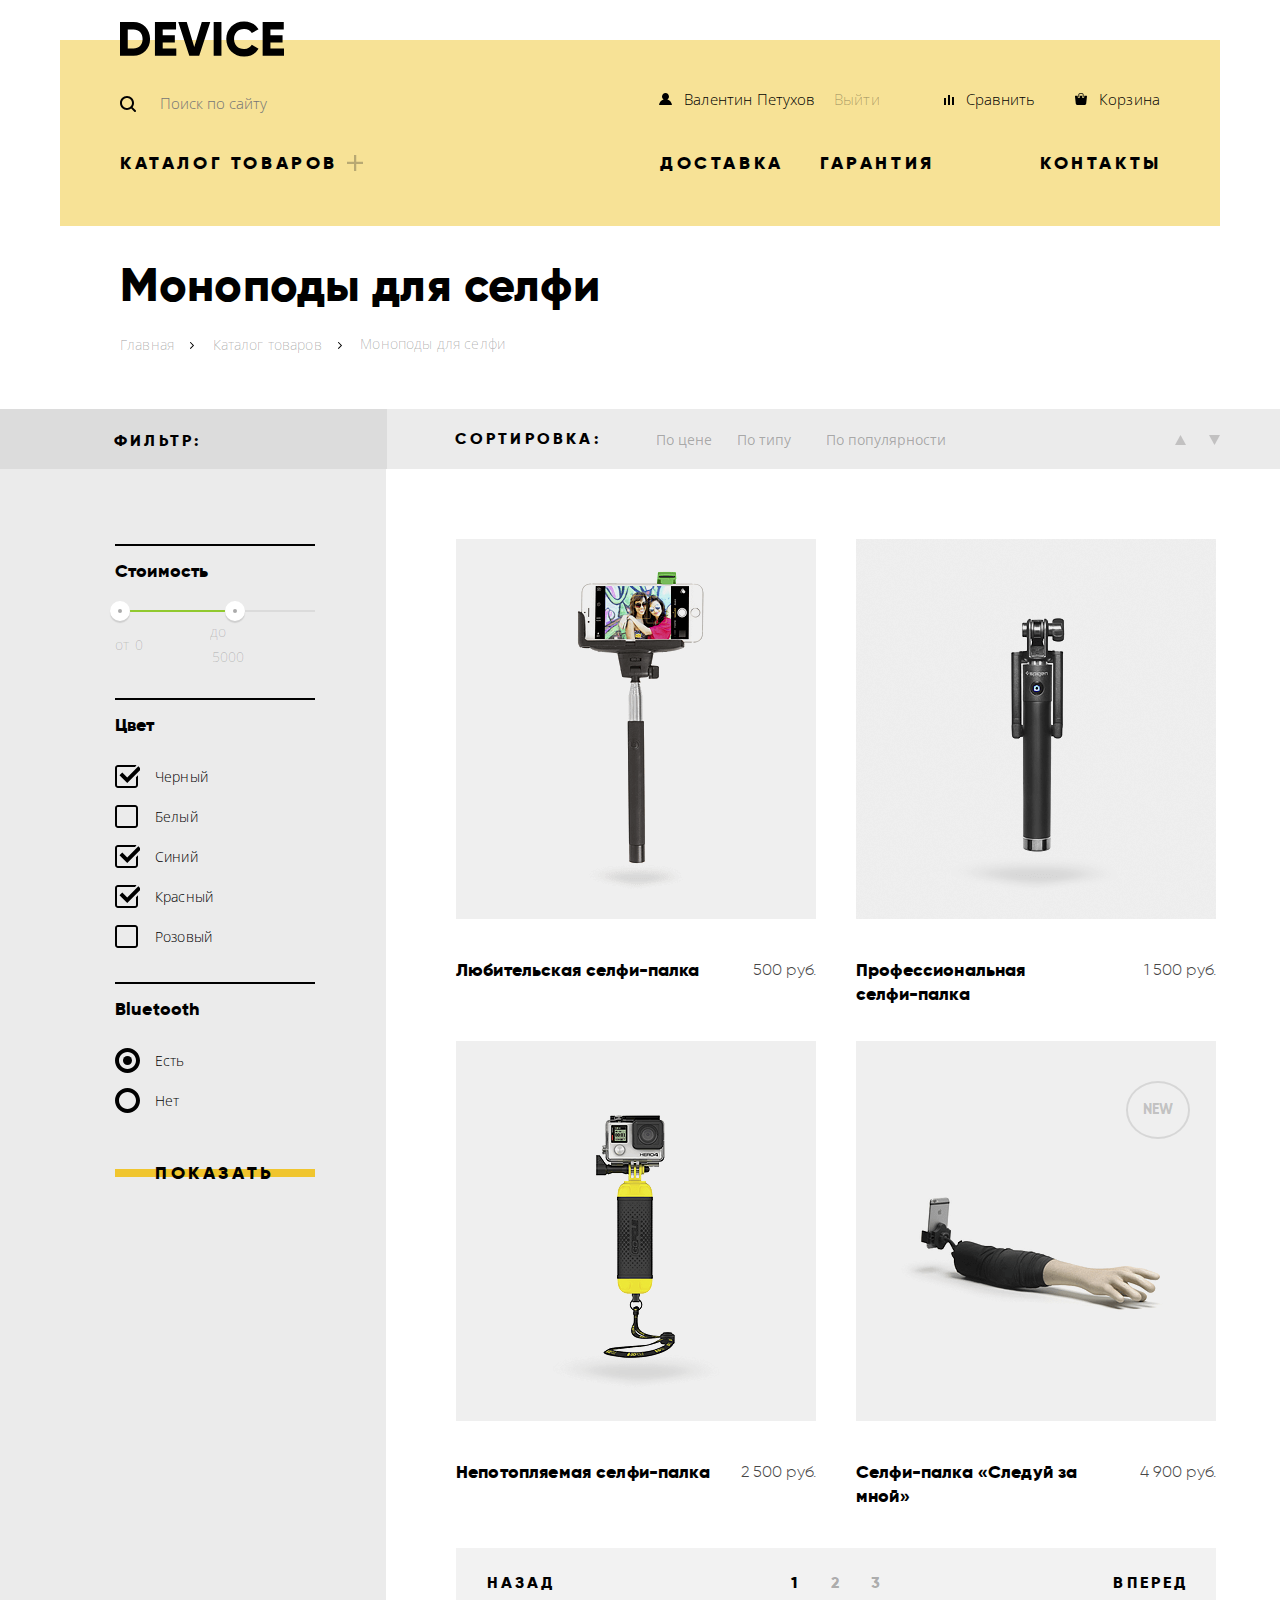
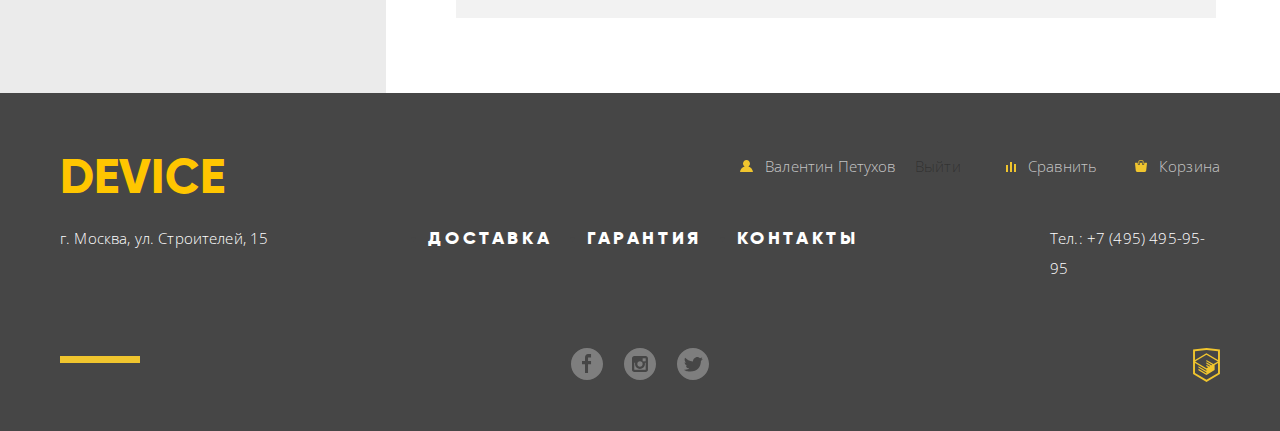
==== commit 0f7ef525: "Внес правки и добавил доп критерии" ====
--- a/catalog.html
+++ b/catalog.html
@@ -5,7 +5,7 @@
     <title>Каталог</title>
     <link href="https://fonts.googleapis.com/css?family=Open+Sans:300,400&subset=cyrillic" rel="stylesheet">
     <link rel="stylesheet" href="css/normalize.css">
-    <link rel="stylesheet" href="css/style.css">  
+    <link rel="stylesheet" href="css/style.min.css">  
   </head>
 
   <body>
@@ -109,40 +109,37 @@
         <h2 class="visually-hidden">Фильтр товаров</h2>
 
           <div class="color-filter-container">
-            <div class="container">
-              <div class="filter-container">
-                <div class="header-filter-container">
-                   <h3>Фильтр:</h3>
-                </div>
+            <div class="filter-container container">
+              <div class="header-filter-container">
+                  <h3>Фильтр:</h3>
+              </div>
               
-                <section class="sorting">
-                  <h2 class="visually-hidden">Сортировка товаров</h2>
+              <section class="sorting">
+                <h2 class="visually-hidden">Сортировка товаров</h2>
           
-                  <h3>Сортировка:</h3>
-                  <ul class="sorting-list">
-                    <li class="sorting-item sorting-item-price"><a href="#.html">По цене</a></li>
-                    <li class="sorting-item sorting-item-type"><a href="#.html">По типу</a></li>
-                    <li class="sorting-item sorting-item-popular"><a href="#.html">По популярности</a></li>
-                  </ul>
-                  <ul class="sorting-arrows">
-                    <li>
-                      <a href="#.html">
-                        <svg width="11px" height="10px" viewBox="0 0 11 10" class="arrow-icon">
-                        <polygon fill="#231F20" points="5.5,0 0,10 11,10 "/>
-                      </svg>
-                      </a>
-                    </li>
-                    <li>
-                      <a href="#.html">
-                        <svg width="11px" height="10px" viewBox="0 0 11 10" class="arrow-icon">
-                          <polyline fill="#231F20" points="5.5,10 0,0 11,0 "/>
-                        </svg>
-                      </a>
-                    </li>
-                  </ul>
-                </section>
-
-              </div>
+                <h3>Сортировка:</h3>
+                <ul class="sorting-list">
+                  <li class="sorting-item sorting-item-price"><a href="#.html">По цене</a></li>
+                  <li class="sorting-item sorting-item-type"><a href="#.html">По типу</a></li>
+                  <li class="sorting-item sorting-item-popular"><a href="#.html">По популярности</a></li>
+                </ul>
+                <ul class="sorting-arrows">
+                  <li>
+                    <a href="#.html">
+                      <svg width="11px" height="10px" viewBox="0 0 11 10" class="arrow-icon">
+                      <polygon fill="#231F20" points="5.5,0 0,10 11,10 "/>
+                    </svg>
+                    </a>
+                  </li>
+                  <li>
+                    <a href="#.html">
+                    <svg width="11px" height="10px" viewBox="0 0 11 10" class="arrow-icon">
+                      <polyline fill="#231F20" points="5.5,10 0,0 11,0 "/>
+                    </svg>
+                    </a>
+                  </li>
+                </ul>
+              </section>
             </div>
           </div>
         
@@ -180,7 +177,7 @@
                     <label for="white-color">Белый</label>
                   </li>
                   <li class="color-option">
-                    <input type="checkbox" name="blue" id="blue-color" class="visually-hidden"  checked>
+                    <input type="checkbox" name="blue" id="blue-color" class="visually-hidden" checked>
                     <label for="blue-color">Синий</label>
                   </li>
                   <li class="color-option">
@@ -385,7 +382,7 @@
           </li>
           </ul>
           <p class="copyright">
-            <a href="https://htmlacademy.ru/intensive/htmlcss" aria-label="HTML Academy">
+            <a href="https://htmlacademy.ru/intensive/htmlcss" aria-label="Сайт HTML Academy">
               <svg width="27px" height="34px" viewBox="0 0 26.943 34.09" class="html-icon" fill="#f0c52e">
                 <path d="M13.62,0.017L13.472,0L0,1.412v24.661l13.473,8.017l13.43-7.99l0.042-0.025V1.412L13.62,0.017z M25.019,12.127L13.495,5.334 L13.494,5.23l-0.087,0.05l-0.088-0.056v0.109L1.925,12.118V3.147l11.548-1.212l11.547,1.212V12.127z 
                 M13.405,6.787L24.923,13.5 l-4.479,2.64l-7.093-4.221l-0.014,1.415l5.904,3.513l-0.86,0.507l-5.03-2.992l-0.014,1.415l3.827,2.275l-0.782,0.523l-3.031-1.787 l-0.014,1.413l1.853,1.091l-1.8,1.081L2.034,13.622L13.405,6.787z 
--- a/css/style.min.css
+++ b/css/style.min.css
@@ -0,0 +1 @@
+@font-face{font-family:'Gilroy';src:url(../fonts/gilroylight.woff2) format('woff2'),url(../fonts/gilroylight.woff) format('woff');font-weight:300;font-style:normal}@font-face{font-family:'Gilroy';src:url(../fonts/gilroyextrabold.woff2) format('woff2'),url(../fonts/gilroyextrabold.woff) format('woff');font-weight:800;font-style:normal}body{min-width:1200px;margin:0;padding:0;font-family:"Open Sans",Arial,sans-serif;font-size:15px;line-height:30px;font-weight:300;letter-spacing:.01em;color:#464646;background-color:#fff}a{text-decoration:none}img{max-width:100%;height:auto}.visually-hidden:not(:focus):not(:active),input[type=checkbox].visually-hidden,input[type=radio].visually-hidden{position:absolute;width:1px;height:1px;margin:-1px;border:0;padding:0;white-space:nowrap;-webkit-clip-path:inset(100%);clip-path:inset(100%);clip:rect(0 0 0 0);overflow:hidden}.container{width:1160px;margin:0 auto;padding:0 20px}.main-header{position:relative;width:1040px;min-height:300px;margin:40px auto 0;padding:0 60px;background-color:#f7e296;border-top:1px solid transparent}.logo-device{position:absolute;top:-20px;width:164px;height:36px}.logo-device:focus,.logo-device:hover{opacity:.6}.logo-device:active{opacity:.3}.user-navigation{display:-webkit-box;display:-ms-flexbox;display:flex;-ms-flex-wrap:wrap;flex-wrap:wrap;-webkit-box-align:center;-ms-flex-align:center;align-items:center;margin:41px 0 0;padding:0;list-style:none}.search-form{position:relative;width:440px;top:5px}.search-form form{display:-webkit-box;display:-ms-flexbox;display:flex}.search-form input[type=search]{width:80%;padding-left:40px;font:inherit;color:rgba(0,0,0,.3);background-color:transparent;border:0;border-bottom:2px solid transparent}.search-form input[type=search]:hover,.user-navigation a:hover{color:rgba(0,0,0,.6)}.search-form input[type=search]:focus{outline:0;color:rgba(0,0,0,.6);border-bottom-color:#000}.search-form-button{position:absolute;right:0;bottom:0;visibility:hidden;display:block;margin-left:auto;padding:12px 20px;color:#000;background-color:transparent;border:2px solid #000}input[type=search]:focus~.search-form-button{color:#000;border:2px solid #000;background-color:transparent;visibility:visible}input[type=search]:focus~.search-form-button:hover{color:#fff;background-color:#000;visibility:visible}.search-form .search-form-button:focus{outline:0}.search-form .search-form-button:active{color:rgba(255,255,255,.3);background-color:#000;visibility:visible}.user-navigation::before{content:"";position:absolute;top:55px;width:16px;height:16px;background-image:url(../img/search.svg);background-repeat:no-repeat;background-position:0 0;z-index:2}.site-navigation a,.user-navigation a{display:block}.user-navigation a{color:#000;padding-left:4px}.user-text:active{color:rgba(0,0,0,.3)}.user-icon{padding-right:8px}.login-link{width:200px;margin-left:95px}.user-item:active .user-icon{opacity:.3}.cart,.comparison-goods{width:100px;margin-left:85px}.cart{margin-left:auto;text-align:right}.site-navigation{display:-webkit-box;display:-ms-flexbox;display:flex;-ms-flex-wrap:wrap;flex-wrap:wrap;margin:35px 0 0;padding:0;list-style:none}.site-navigation-item>a{font-family:"Gilroy",Arial,sans-serif;font-size:18px;line-height:24px;font-weight:800;text-transform:uppercase;letter-spacing:.2em;color:#000}.site-navigation-item>a:focus,.site-navigation-item>a:hover{color:rgba(0,0,0,.6)}.site-navigation-item>a:active{color:rgba(0,0,0,.3)}.catalog{display:-webkit-box;display:-ms-flexbox;display:flex;position:absolute;left:-60px;width:1160px;min-height:165px;margin:0;padding:20px 0 24px 60px;-webkit-box-sizing:border-box;box-sizing:border-box;background-color:#f7e296;visibility:hidden;z-index:2;list-style:none}.catalog:hover,.navigation-item-catalog a:hover~.catalog{visibility:visible}.catalog a{line-height:36px;color:#000}.catalog a:hover{color:rgba(0,0,0,.6)}.catalog a:focus{color:rgba(0,0,0,.6)}.catalog a:active{color:rgba(0,0,0,.3)}.catalog-list{display:-webkit-box;display:-ms-flexbox;display:flex;-webkit-box-orient:vertical;-webkit-box-direction:normal;-ms-flex-direction:column;flex-direction:column;width:200px;margin:0;padding:0;list-style:none}.catalog-list-wrist{width:160px;margin-left:40px}.catalog-list-machine{margin-left:30px}.navigation-item-catalog{position:relative;width:250px}.navigation-item-catalog>a::after{content:"";position:absolute;right:7px;top:4px;width:16px;height:16px;background-image:url(../img/plus.png);background-repeat:no-repeat;background-position:0 0;color:rgba(0,0,0,.3)}.navigation-item-delivery{position:relative;width:160px;margin-left:290px}.navigation-item-delivery>a::after{content:"";position:absolute;left:0;top:115px;width:100px;height:7px;background-color:#fff}.navigation-item-warranty{width:140px}.navigation-item-contacts{position:relative;width:120px;margin-left:auto}.image-block,.main-slider{position:relative;display:-webkit-box;display:-ms-flexbox;display:flex;-webkit-box-pack:center;-ms-flex-pack:center;justify-content:center}.main-slider::before{content:"";position:absolute;top:-130px;right:50px;font-family:"Gilroy",Arial,sans-serif;font-size:179px;line-height:100%;font-weight:800;letter-spacing:.01em;color:#fff}.selfie-stick-slider::before{content:"01"}.bracelet-slider::before{content:"02"}.quadrupter-slider::before{content:"03"}.image-block{-webkit-box-align:center;-ms-flex-align:center;align-items:center;top:-110px;left:-30px;width:526px;height:486px;padding-right:40px;-webkit-box-sizing:border-box;box-sizing:border-box}.description-column{position:relative;top:-35px;left:5px;width:495px}.description-column p{margin:0;padding:0}.description-column .description{margin-top:20px}.bracelet-slider .description{width:470px}.quadrupter-slider .slogan{width:600px}.slider-button{width:225px;margin-top:30px;padding:20px 40px}.slider-button::after{content:"";position:absolute;top:28px;left:0;width:220px;height:8px;background-color:#f0c52e;z-index:-1}.bracelet-slider,.quadrupter-slider,.selfie-stick-slider{display:none}.most-popular-goods{position:relative}.main-slider-controls{display:-webkit-box;display:-ms-flexbox;display:flex;-webkit-box-pack:justify;-ms-flex-pack:justify;justify-content:space-between;position:absolute;top:215px;right:80px;width:80px;margin:0;padding:0;z-index:5;list-style:none}.main-slider-controls-item label{display:block;width:12px;height:12px;background-image:url(../img/slider-button-empty.svg);background-size:12px 12px;background-position:0 0;background-repeat:no-repeat}.selfie-stick-radio:checked~.main-slider-controls .selfie-stick-label{background-image:url(../img/slider-button-checked.svg)}.selfie-stick-radio:checked~.goods-list .selfie-stick-slider{display:-webkit-box;display:-ms-flexbox;display:flex}.bracelet-radio:checked~.main-slider-controls .bracelet-label{background-image:url(../img/slider-button-checked.svg)}.bracelet-radio:checked~.goods-list .bracelet-slider{display:-webkit-box;display:-ms-flexbox;display:flex}.quadrupter-radio:checked~.main-slider-controls .quadrupter-label{background-image:url(../img/slider-button-checked.svg)}.quadrupter-radio:checked~.goods-list .quadrupter-slider{display:-webkit-box;display:-ms-flexbox;display:flex}.goods-list{margin:0;padding:0;list-style:none}.category-item h3,.slogan b,.table td{font-family:"Gilroy",Arial,sans-serif;font-size:47px;line-height:56px;font-weight:800;color:#000}.table,.table th{font-size:13px;line-height:20px}.table{font-family:"Open Sans",Arial,sans-serif;font-weight:300;letter-spacing:.01em;color:#464646;margin-top:35px}.table th{font:inherit}.category-item h3,.table td{font-size:36px;line-height:48px;font-weight:300}.table-width{width:255px;text-align:left}.table-cell{padding-top:5px}.button{position:relative;display:block;-webkit-box-sizing:border-box;box-sizing:border-box;font-family:"Gilroy",Arial,sans-serif;font-size:18px;line-height:24px;letter-spacing:.2em;font-weight:800;text-transform:uppercase;color:#000}.button:hover,.category-item:hover .popular-icon{background-color:#f0c52e}.button:active,.category-item:active h3{color:rgba(0,0,0,.3)}.category-list{display:-webkit-box;display:-ms-flexbox;display:flex;-webkit-box-pack:justify;-ms-flex-pack:justify;justify-content:space-between;-webkit-box-align:start;-ms-flex-align:start;align-items:start;margin:0;padding:0;list-style:none}.category-item{width:160px}.category-item a,.dji-item:hover::before,.gopro-item:hover::before,.spgadjets-item:hover::before,.vive-item:hover::before{display:block}.category-item h3{padding:0;margin:0;font-size:18px;line-height:24px;font-weight:800}.monopod-item h3{display:block;width:120px}.popular-icon{margin-bottom:15px;background-color:#f7e296}.category-item:active path{fill:rgba(0,0,0,.3)}.popular-icon+h3:active,.popular-icon:active circle,.popular-icon:active ellipse,.popular-icon:active path,.popular-icon:active polygon,.popular-icon:active rect,.popular-icon:active+h3{opacity:.3}.services{margin-top:180px;background-color:#e5e5e5}.services-container{display:-webkit-box;display:-ms-flexbox;display:flex;-ms-flex-wrap:wrap;flex-wrap:wrap;min-height:290px}.services-slider-controls{position:relative;top:-20px;width:280px;margin:0;padding:0;list-style:none}.services-description-list{position:relative;top:-25px;width:695px;margin:0;padding-left:120px;list-style:none}.services-description-list h3{margin:0 0 30px;font-family:"Gilroy",Arial,sans-serif;font-size:47px;line-height:48px;font-weight:800;color:#000}.services-description{width:435px;padding:0;margin:0}.services-slider-item{margin-bottom:15px}.services-slider-item label{cursor:pointer}.credit-description,.warranty-description{display:none}.button-service{padding:10px 20px;margin-bottom:20px}.button-credit{padding-left:35px}.button-service:active{width:280px;padding-right:100px;background-color:#000;color:#f7e184}.services-slider-controls::after{content:"";position:absolute;top:-80px;right:-3px;width:7px;height:320px;background-color:#000}.service-description-item{display:-webkit-box;display:-ms-flexbox;display:flex;-webkit-box-pack:justify;-ms-flex-pack:justify;justify-content:space-between}.service-container{width:440px}.service-description-item{display:none}.slider-delivery-radio:checked~.services-slider-controls .button-delivery{width:280px;padding-right:100px;background-color:#000;color:#f7e184}.slider-delivery-radio:checked~.services-description-list .delivery-item{display:-webkit-box;display:-ms-flexbox;display:flex}.slider-warranty-radio:checked~.services-slider-controls .button-warranty{width:280px;padding-right:100px;background-color:#000;color:#f7e184}.slider-warranty-radio:checked~.services-description-list .warranty-item{display:-webkit-box;display:-ms-flexbox;display:flex}.slider-credit-radio:checked~.services-slider-controls .button-credit{width:280px;padding-right:100px;background-color:#000;color:#f7e184}.slider-credit-radio:checked~.services-description-list .credit-item{display:-webkit-box;display:-ms-flexbox;display:flex}.brand-list{display:-webkit-box;display:-ms-flexbox;display:flex;-ms-flex-wrap:wrap;flex-wrap:wrap;-webkit-box-pack:justify;-ms-flex-pack:justify;justify-content:space-between;margin:95px 0 0;padding:0;list-style:none}.brand-item::before,.brand-list img{width:260px;height:100px}.brand-item{position:relative}.brand-item::before{content:"";position:absolute;z-index:-1}.dji-item::before{display:none;background-image:url(../img/dji-active.png)}.spgadjets-item::before{display:none;background-image:url(../img/spgadjets-active.png)}.gopro-item::before{display:none;background-image:url(../img/gopro-active.png)}.vive-item::before{display:none;background-image:url(../img/vive-active.png)}.store-info{display:-webkit-box;display:-ms-flexbox;display:flex;-ms-flex-wrap:wrap;flex-wrap:wrap;-webkit-box-pack:justify;-ms-flex-pack:justify;justify-content:space-between;margin-top:135px;margin-bottom:70px}.store-info h3{padding:0;margin:0;font-family:"Gilroy",Arial,sans-serif;font-size:47px;line-height:48px;font-weight:800;color:#000}.about-us{width:530px}.about-us p{width:475px;letter-spacing:0}.about-us-button{top:-12px}.about-us p,.contacts p{padding:0;margin:0}.about-us p:first-of-type,.contacts p:first-of-type{margin-top:45px}.about-us p:nth-of-type(2),.contacts p:nth-of-type(2){margin-top:30px}.about-us h3,.contacts h3{position:relative}.about-us h3::before,.contacts h3::before,.store-info-button::before{content:"";position:absolute;top:-55px;width:80px;height:7px;background-color:#000}.transport-company-list{margin:65px 0 0;padding:0 0 0 15px;list-style:circle}.transport-company-item{padding-left:20px;font-family:"Gilroy",Arial,sans-serif;font-size:16px;line-height:40px;font-weight:800;color:#e5e5e5}.transport-company-item b{color:#000}.contacts{width:560px}.store-info-button{width:265px;margin-top:65px;padding:10px 20px}.store-info-button::before{top:17px;left:0;width:260px;height:8px;background-color:#f0c52e;z-index:-1}.contacts .store-info-button{padding-left:40px;padding-right:40px}.main-footer{padding-top:55px;padding-bottom:40px;background-color:#464646}.logo-footer{width:200px;margin:0;padding:0;font-family:"Gilroy",Arial,sans-serif;font-size:48px;line-height:120%;font-weight:800;text-transform:uppercase;color:#ffc600}.logo-footer:focus,.logo-footer:hover{opacity:.6}.logo-footer:active{opacity:.3}.footer-top,.footer-user-navigation{display:-webkit-box;display:-ms-flexbox;display:flex;-ms-flex-wrap:wrap;flex-wrap:wrap}.footer-user-navigation{-webkit-box-pack:justify;-ms-flex-pack:justify;justify-content:space-between;width:320px;margin:0 0 0 auto;padding:0;list-style:none}.footer-user-text{line-height:36px;color:rgba(255,255,255,.7)}.footer-user-link:focus .footer-user-text,.footer-user-link:hover .footer-user-text{color:#fff}.footer-user-link:active .footer-user-text{color:rgba(255,255,255,.3)}.footer-user-link:hover .user-icon{opacity:.6}.footer-user-link:active .user-icon{opacity:.3}.footer-comparison-goods,.footer-login-item{width:100px}.footer-cart{width:100px;text-align:right}.user-icon+.footer-user-text:active{color:rgba(0,0,0,.3)}.footer-middle,.footer-services{display:-webkit-box;display:-ms-flexbox;display:flex;-ms-flex-wrap:wrap;flex-wrap:wrap}.footer-middle{margin-top:17px}.footer-middle p{margin:0;color:#fff}.footer-services{-webkit-box-pack:justify;-ms-flex-pack:justify;justify-content:space-between;width:430px;margin:0 0 0 160px;padding:0;text-transform:uppercase}.footer-services a{font-family:"Gilroy",Arial,sans-serif;font-size:18px;line-height:24px;letter-spacing:.2em;font-weight:800;color:#fff}.footer-services a:focus,.footer-services a:hover{color:rgba(255,255,255,.6)}.footer-services a:active{color:rgba(255,255,255,.3)}.footer-address{position:relative}.footer-address::before{content:"";position:absolute;bottom:-80px;width:80px;height:7px;background-color:#f0c52e}.footer-middle .footer-phone{width:170px;margin-left:auto}.footer-bottom,.footer-social{display:-webkit-box;display:-ms-flexbox;display:flex;-ms-flex-wrap:wrap;flex-wrap:wrap;margin:65px 0 0;padding:0}.footer-bottom p,.write-us-item p{margin:0}.footer-bottom .copyright{margin-left:auto}.footer-social{-ms-flex-pack:distribute;justify-content:space-around;width:160px;margin:0 0 0 500px;list-style:none}.social-link{opacity:.3}.social-link:hover{opacity:.6}.footer-social path:active,.footer-social svg:active,.social-link:active{opacity:.1}.color-option label:hover::before,.html-icon:hover{opacity:.6}.html-icon:active{opacity:.3}.form-container{display:-webkit-box;display:-ms-flexbox;display:flex;-ms-flex-wrap:wrap;flex-wrap:wrap;width:760px;margin:100px auto 0}.modal{position:fixed;background-color:#fff;visibility:hidden}.modal-map{bottom:40px;left:50%;margin-left:-480px;background-color:transparent}.modal-write-us{top:50%;left:50%;margin-left:-480px;margin-top:-200px}.write-us{width:960px;min-height:555px;-webkit-box-shadow:-10px 10px 20px 0 rgba(0,0,0,.2),2px -2px 20px 0 rgba(0,0,0,.2);box-shadow:-10px 10px 20px 0 rgba(0,0,0,.2),2px -2px 20px 0 rgba(0,0,0,.2);border-top:1px solid transparent}.write-us-list{display:-webkit-box;display:-ms-flexbox;display:flex;-ms-flex-wrap:wrap;flex-wrap:wrap;-webkit-box-pack:justify;-ms-flex-pack:justify;justify-content:space-between;margin:0;padding:0;list-style:none}.write-us-item label{font-family:"Gilroy",Arial,sans-serif;font-size:18px;line-height:24px;font-weight:800;color:#000}.write-us-item input,.write-us-item textarea{display:block;font-family:"Open Sans",Arial,sans-serif;font-size:14px;line-height:28px;font-weight:400;color:#464646;background-color:#f2f2f2;border:3px solid transparent;opacity:.5}.write-us-item input:hover,.write-us-item textarea:hover{opacity:.8}.write-us-item input:focus,.write-us-item textarea:focus{border:3px solid #f0c52e;background-color:transparent;outline:0;opacity:1}.write-us-item input[type=text]{width:340px;height:50px;padding-left:20px;margin-bottom:35px;font-family:"Open Sans",Arial,sans-serif;font-size:14px;line-height:18px;font-weight:400;vertical-align:middle}.write-us-item textarea{width:740px;min-height:160px;padding-top:15px;padding-left:20px;resize:none}.text-area-item{margin-top:10px}.modal-close,.write-us-button{border:0;background-color:transparent}.write-us-button{margin-left:100px;margin-top:30px;padding:10px 20px;width:200px}.write-us-button::after{content:"";position:absolute;top:17px;left:0;width:200px;height:8px;background-color:#f0c52e;z-index:-1}.modal-close{position:absolute;top:22px;right:22px;width:55px;height:55px;font-size:0;background-image:url(../img/modal-close.svg);opacity:.5;cursor:pointer}.modal-close:hover{opacity:1}.modal-close:active{opacity:.3}.modal-close:focus{outline:0}.catalog-header{min-height:185px}.container h1{padding:0 0 0 60px;margin:35px 0 0;font-family:"Gilroy",Arial,sans-serif;font-size:47px;line-height:48px;font-weight:800;color:#000}.logout-text{color:rgba(0,0,0,.3);padding-left:10px}.user-name{width:165px}.breadcrumbs{display:-webkit-box;display:-ms-flexbox;display:flex;-ms-flex-wrap:wrap;flex-wrap:wrap;-webkit-box-pack:justify;-ms-flex-pack:justify;justify-content:space-between;-webkit-box-align:center;-ms-flex-align:center;align-items:center;width:385px;margin-top:20px;padding:0 0 0 60px;list-style:none}.breadcrumbs-item a,.breadcrumbs-item-current{font-size:14px;line-height:24px;color:rgba(0,0,0,.3)}.breadcrumbs-item a:focus,.breadcrumbs-item a:hover{color:#000}.breadcrumbs-item a:active{color:rgba(0,0,0,.1)}.breadcrumbs-item a{position:relative}.breadcrumbs-item a::after{content:"";position:absolute;top:7px;right:-20px;width:4px;height:7px;background-image:url(../img/nav-arrow.svg);z-index:2}.color-list{margin:0;padding:0 0 20px}.filter-form{width:250px;padding-top:70px;padding-left:55px;padding-right:23px}.filter-container{display:-webkit-box;display:-ms-flexbox;display:flex;min-height:55px;margin-top:50px}.header-filter-container{width:270px;background-color:#dcdcdc}.header-filter-container:first-child{padding-top:20px;padding-left:54px;padding-right:25px}.color-filter-container{background-image:-webkit-gradient(linear,left top,right top,color-stop(50%,#dcdcdc),color-stop(50%,#ebebeb));background-image:-webkit-linear-gradient(left,#dcdcdc 50%,#ebebeb 50%);background-image:-o-linear-gradient(left,#dcdcdc 50%,#ebebeb 50%);background-image:linear-gradient(to right,#dcdcdc 50%,#ebebeb 50%)}.filter-container h3,.filter-fieldset legend{font-family:"Gilroy",Arial,sans-serif;line-height:24px;font-weight:800;color:#000}.filter-container h3{letter-spacing:.2em;text-transform:uppercase;margin:0;padding:0;font-size:16px}.color-catalog-container{background-image:-webkit-gradient(linear,left top,right top,color-stop(50%,#ebebeb),color-stop(50%,#fff));background-image:-webkit-linear-gradient(left,#ebebeb 50%,#fff 50%);background-image:-o-linear-gradient(left,#ebebeb 50%,#fff 50%);background-image:linear-gradient(to right,#ebebeb 50%,#fff 50%)}.catalog-columns{display:-webkit-box;display:-ms-flexbox;display:flex}.filter-fieldset{position:relative;margin:0;padding:0;border:0}.range-filter{width:200px}.range-controls{position:relative;-webkit-box-sizing:border-box;box-sizing:border-box;height:40px;padding-top:7px}.range-controls .scale{height:2px;background:#dbdbdb}.range-controls .bar{width:58%;height:2px;background-color:#91c92f}.range-controls .toggle{position:absolute;top:-2px;left:0;width:4px;height:4px;padding:0;border:8px solid #fff;background-color:#ababab;-webkit-box-shadow:0 2px 1px 0 #cfcfcf;box-shadow:0 2px 1px 0 #cfcfcf;border-radius:50%;cursor:pointer}.range-controls .toggle:active{border-width:9px}.range-controls .toggle-min{left:-5px}.range-controls .toggle-max{left:110px}.price-controls{font-size:0;width:200px}.price-controls input,.price-controls label{font-size:14px;line-height:24px;color:rgba(0,0,0,.2)}.price-controls label{position:relative;top:-23px;display:inline-block;vertical-align:middle;width:40%}.price-controls input{-webkit-box-sizing:border-box;box-sizing:border-box;width:60px;font-family:"Open Sans",Arial,sans-serif;font-weight:300;text-align:left;background-color:#ebebeb;border:0}.max-price{padding-left:15px}.filter-fieldset legend{padding:20px 0 0;margin:0 0 20px;font-size:18px}.filter-fieldset legend:first-child::before{content:"";position:absolute;top:5px;width:200px;height:2px;background:#000}.filter-fieldset ul{list-style:none}.blutooth-option-item label,.color-option label{position:relative;padding-left:40px;font-size:14px;line-height:40px;color:#000;cursor:pointer}.color-option label::before{content:"";position:absolute;top:-2px;left:0;width:25px;height:23px;background-image:url(../img/checkbox-off.svg);background-repeat:no-repeat}.color-option input:checked~label:before{background-image:url(../img/checkbox-on.svg)}.color-option input:disabled~label,.color-option input:disabled~label::before{opacity:.25}.blutooth-option-list{margin:0;padding:0}.blutooth-option-item label::before{content:"";position:absolute;top:-3px;left:0;width:25px;height:25px;background-image:url(../img/radio-off.svg)}.blutooth-option-item input:checked~label::before{background-image:url(../img/radio-on.svg)}.blutooth-option-item label:hover::before{opacity:.6}.blutooth-option-item input:disabled~label,.blutooth-option-item input:disabled~label::before{opacity:.25}.filter-button{width:200px;padding:10px 20px;margin-top:30px;border:0;background-color:transparent;z-index:1}.filter-button::after{content:"";position:absolute;top:18px;left:0;width:200px;height:8px;background-color:#f0c52e;z-index:-1}.sorting,.sorting-arrows,.sorting-list{display:-webkit-box;display:-ms-flexbox;display:flex}.sorting{-ms-flex-wrap:wrap;flex-wrap:wrap;-webkit-box-align:center;-ms-flex-align:center;align-items:center;width:835px;padding-left:68px;background-color:#ebebeb}.sorting-arrows,.sorting-list{list-style:none}.sorting-list{-ms-flex-wrap:wrap;flex-wrap:wrap;margin:0 0 0 15px;padding:0}.sorting-arrows{-webkit-box-pack:justify;-ms-flex-pack:justify;justify-content:space-between;width:45px;margin-left:auto}.arrow-icon{opacity:.2}.arrow-icon:hover{opacity:.4}.arrow-icon:active{opacity:1}.sorting-item a{font-family:"Open Sans",Arial,sans-serif;font-size:14px;line-height:18px;font-weight:400;letter-spacing:0;color:rgba(0,0,0,.3)}.sorting-item a:focus,.sorting-item a:hover{color:rgba(0,0,0,.6)}.pagination-item-current a:hover,.sorting-item a:active{color:#000}.sorting-item-price{margin-left:40px}.sorting-item-type{margin-left:25px}.sorting-item-popular{margin-left:35px}.goods-info-column{width:770px;padding-left:70px;padding-top:70px;padding-bottom:75px;background-color:#fff}.selfie-sticks-list{display:-webkit-box;display:-ms-flexbox;display:flex;-webkit-box-pack:justify;-ms-flex-pack:justify;justify-content:space-between;-ms-flex-wrap:wrap;flex-wrap:wrap;width:760px;margin:0;padding:0;list-style:none}.selfie-sticks-price{margin:0 0 0 auto;padding:0}.selfie-stick-info-line{display:-webkit-box;display:-ms-flexbox;display:flex;-ms-flex-wrap:wrap;flex-wrap:wrap;-webkit-box-align:start;-ms-flex-align:start;align-items:flex-start}.selfie-sticks-item{position:relative}.selfie-sticks-item img{width:360px;height:380px}.goods-image{margin-bottom:30px}.user-action-block{display:none;position:absolute;top:0;left:0;width:360px;height:380px;background-color:rgba(238,238,238,.7)}.selfie-sticks-item:hover .user-action-block{display:block}.user-link-block{width:200px;margin:150px auto}.add-to-comparsion{padding-top:10px;padding-left:30px}.button.add-to-cart b{position:relative;z-index:4}.add-to-cart b:active{color:rgba(0,0,0,.3)}.button.add-to-cart::after{content:"";position:absolute;left:0;top:40%;width:200px;height:8px;background-color:#f0c52e}.goods-page h3,.selfie-sticks-price{font-family:"Gilroy",Arial,sans-serif;line-height:24px}.goods-page h3{width:260px;margin:0 0 35px;color:#000;font-size:18px;font-weight:800}.goods-page.professional-stick h3{width:115px}.selfie-sticks-price{font-size:16px;font-weight:300}.add-to-cart{width:210px;padding:15px 40px}.add-to-comparsion{font-size:13px;line-height:20px;font-weight:300;color:rgba(0,0,0,.5)}.add-to-comparsion:focus,.add-to-comparsion:hover{color:#000}.add-to-comparsion:active{color:rgba(0,0,0,.2)}.follow-me-stick{position:relative}.follow-me-stick::before{content:"new";position:absolute;right:26px;top:40px;padding:15px;font-family:"Gilroy",Arial,sans-serif;font-size:14px;line-height:24px;font-weight:800;text-transform:uppercase;color:rgba(0,0,0,.2);border:2px solid rgba(0,0,0,.1);border-radius:50%}.pagination-item,.pagination-list{display:-webkit-box;display:-ms-flexbox;display:flex;-ms-flex-wrap:wrap;flex-wrap:wrap}.pagination-list{margin:5px 0 0;padding:0;background-color:#f2f2f2;text-transform:uppercase;list-style:none;width:760px}.pagination-item{-webkit-box-align:center;-ms-flex-align:center;align-items:center;width:25px;margin-left:15px}.pagination-item-previous{margin-right:auto;margin-left:0}.pagination-item-next{position:relative;left:-105px;display:block;margin-left:auto;margin-right:0}.pagination-item a,.pagination-item-current{font-family:"Gilroy",Arial,sans-serif;font-size:16px;line-height:24px;font-weight:800;letter-spacing:.2em;color:rgba(0,0,0,.3)}.pagination-item a:focus,.pagination-item a:hover{color:rgba(0,0,0,.6)}.pagination-item a:active{color:#000}.pagination-item-next a,.pagination-item-previous a{display:-webkit-box;display:-ms-flexbox;display:flex;-webkit-box-pack:center;-ms-flex-pack:center;justify-content:center;-webkit-box-align:center;-ms-flex-align:center;align-items:center;-webkit-box-sizing:border-box;box-sizing:border-box;width:130px;height:70px}.pagination-item-next a:focus,.pagination-item-next a:hover,.pagination-item-previous a:focus,.pagination-item-previous a:hover{background-color:#d9d9d9}.pagination-item-next a:active,.pagination-item-previous a:active{color:rgba(0,0,0,.3)}.pagination-item-current a,.pagination-item-next a,.pagination-item-previous a{color:#000}.pagination-item.pagination-item-previous{display:block}.header-user-name{margin-left:95px}.catalog-comparison-goods{width:100px;margin-left:60px}.catalog-footer-user-navigation{display:-webkit-box;display:-ms-flexbox;display:flex;-ms-flex-wrap:wrap;flex-wrap:wrap;padding:0;width:480px;margin:0 0 0 auto;list-style:none}.catalog-footer-comparison-goods{width:100px;margin-left:45px}